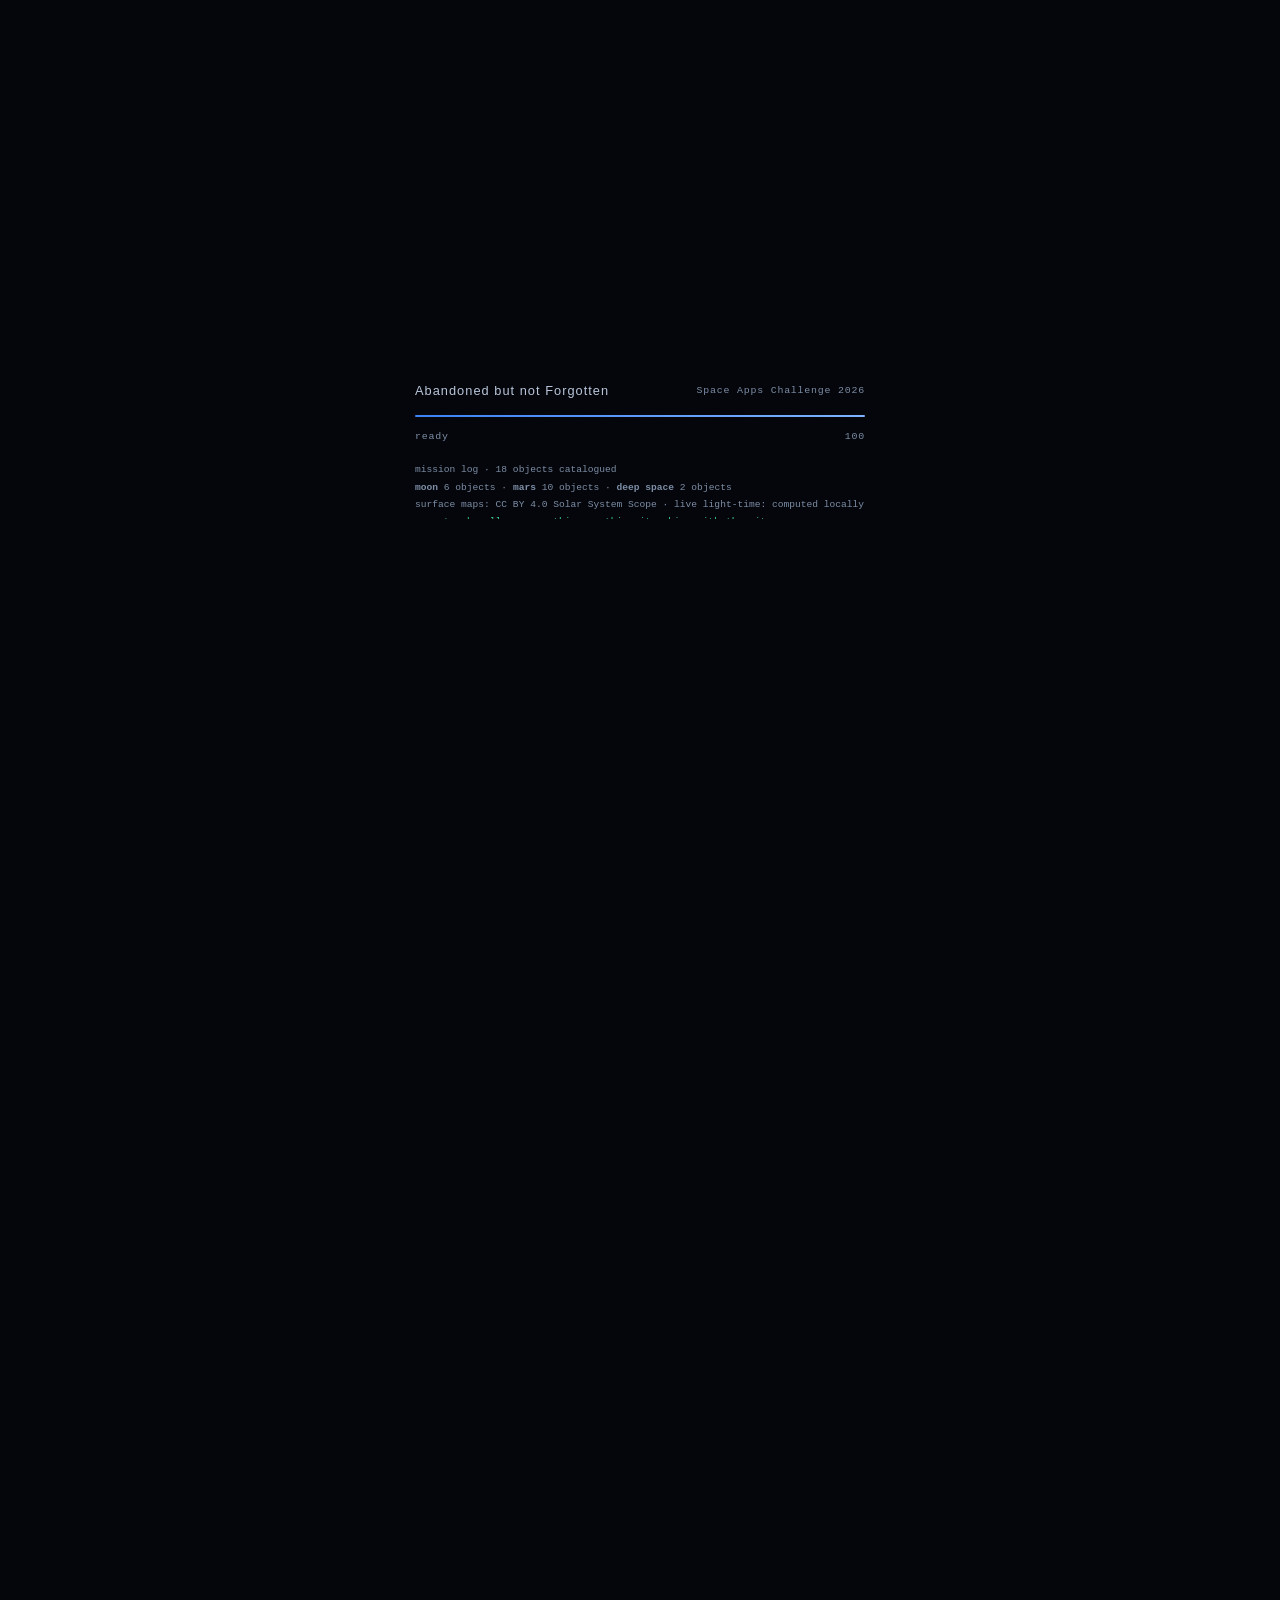
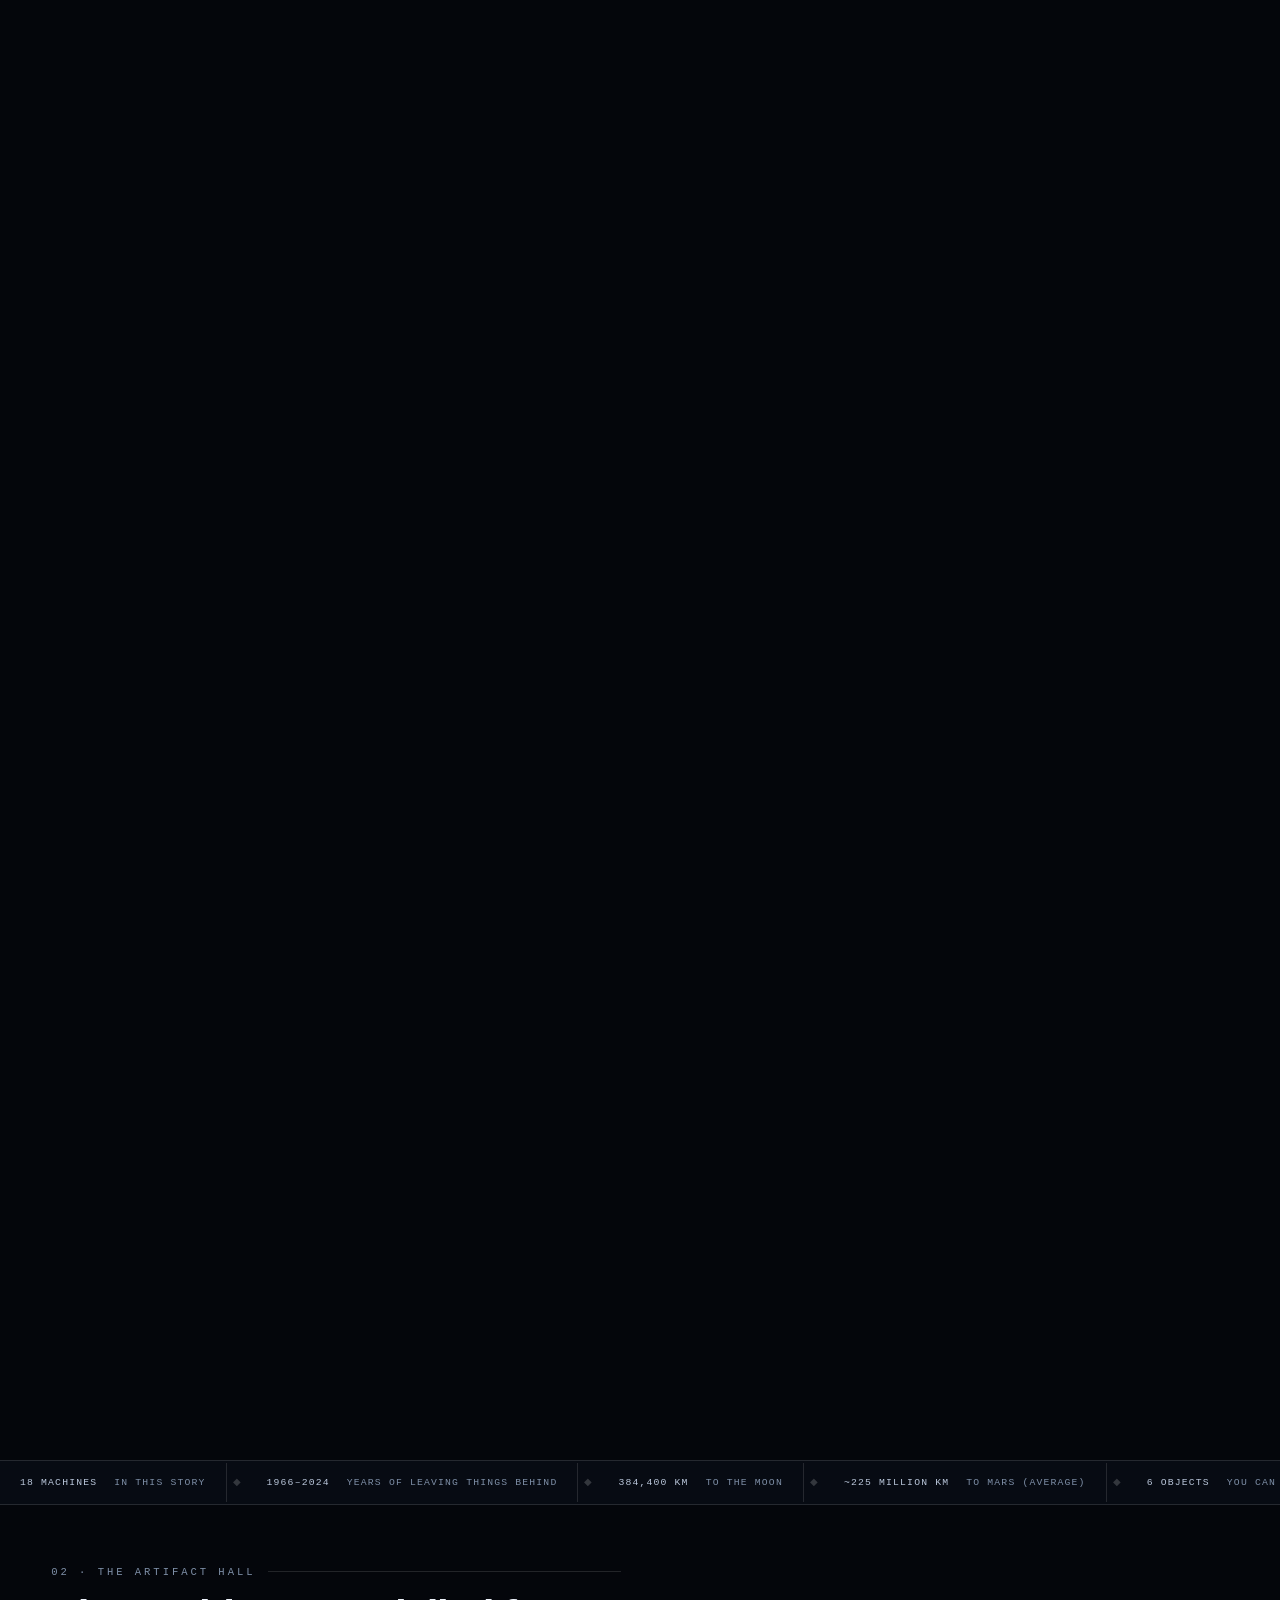
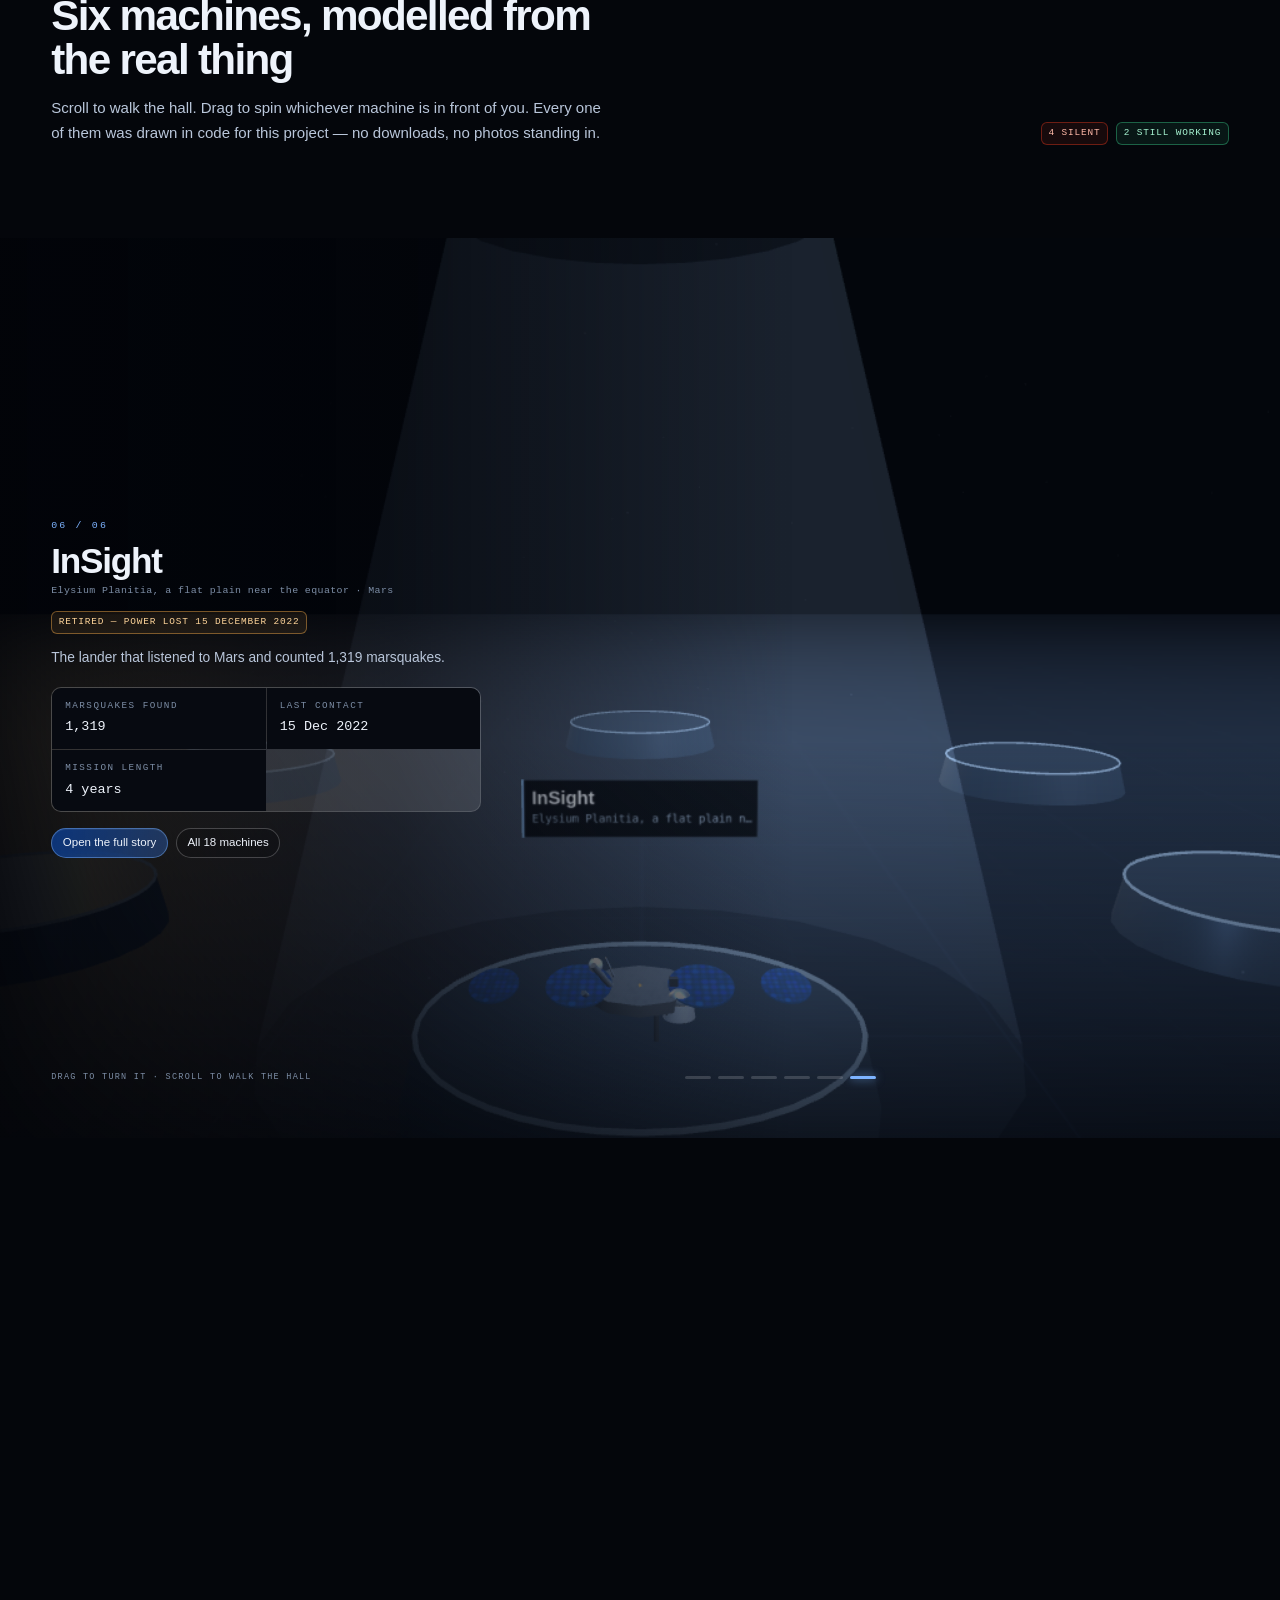
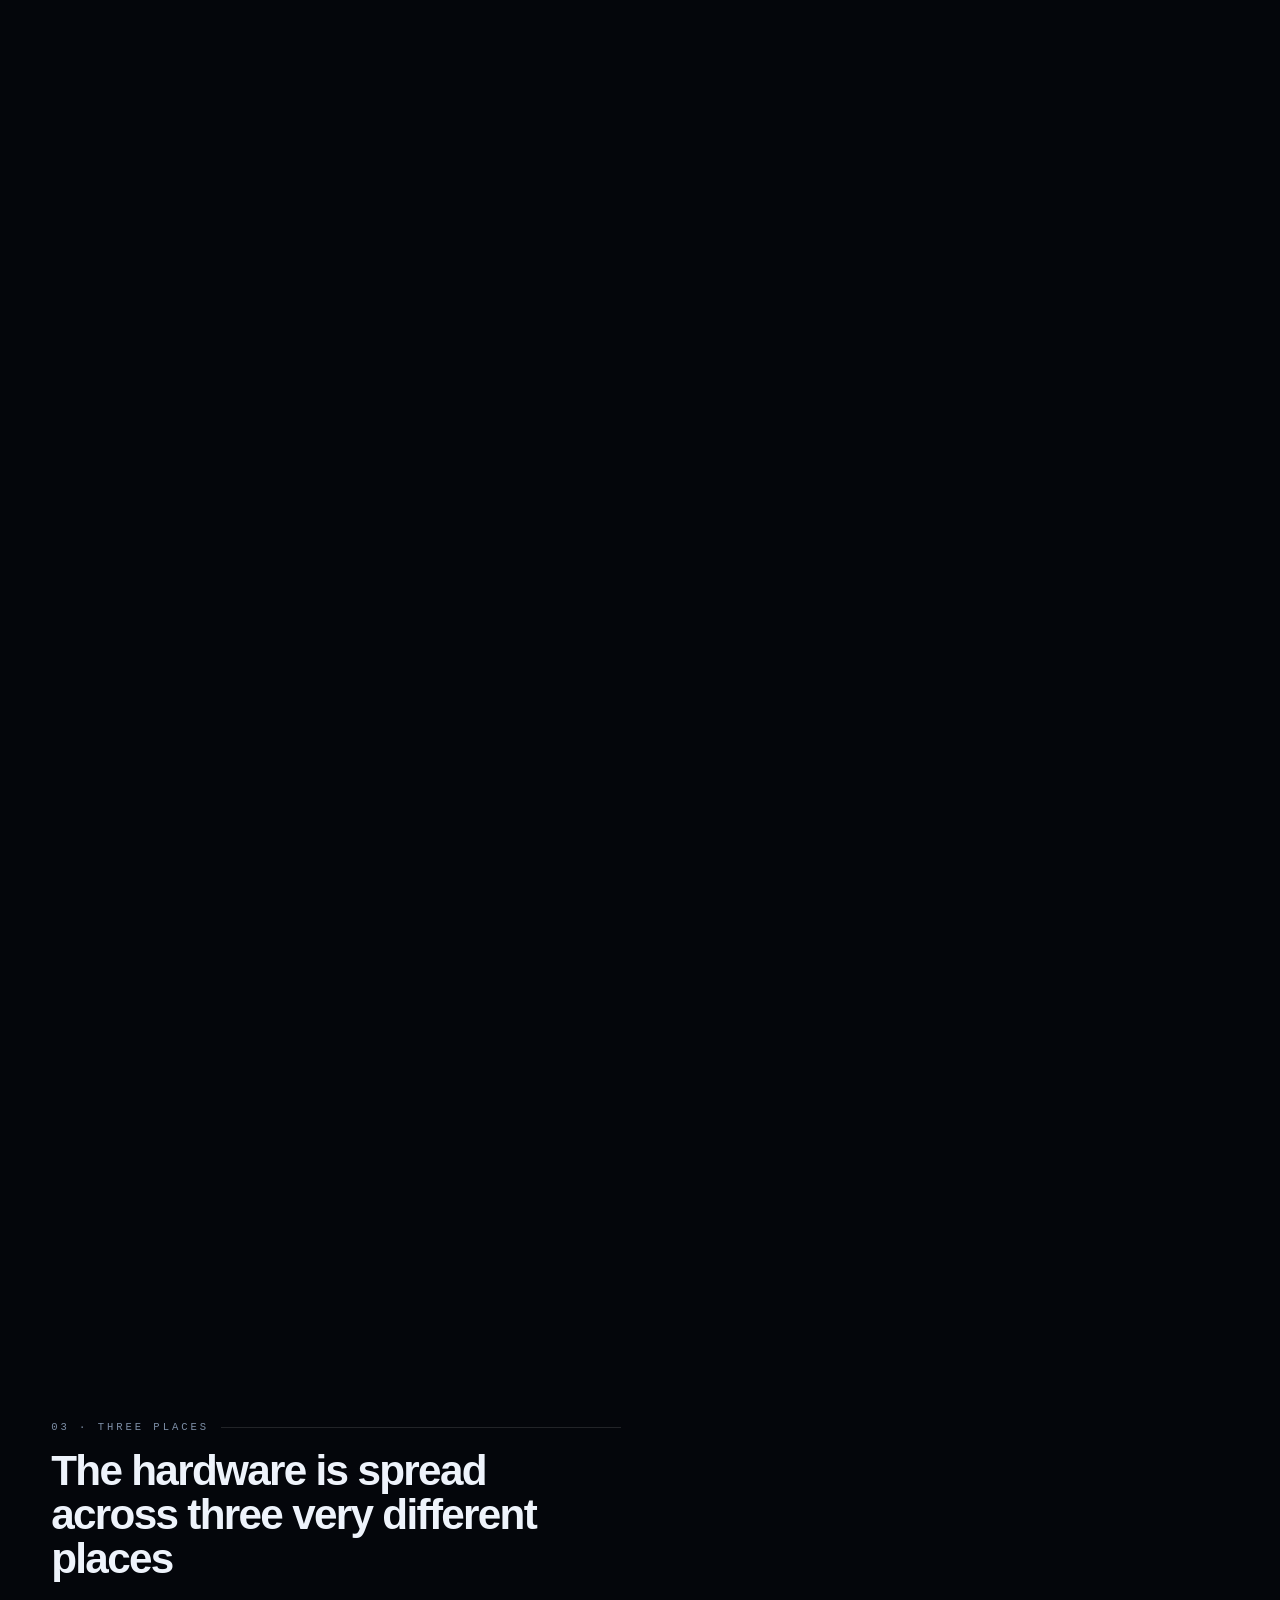
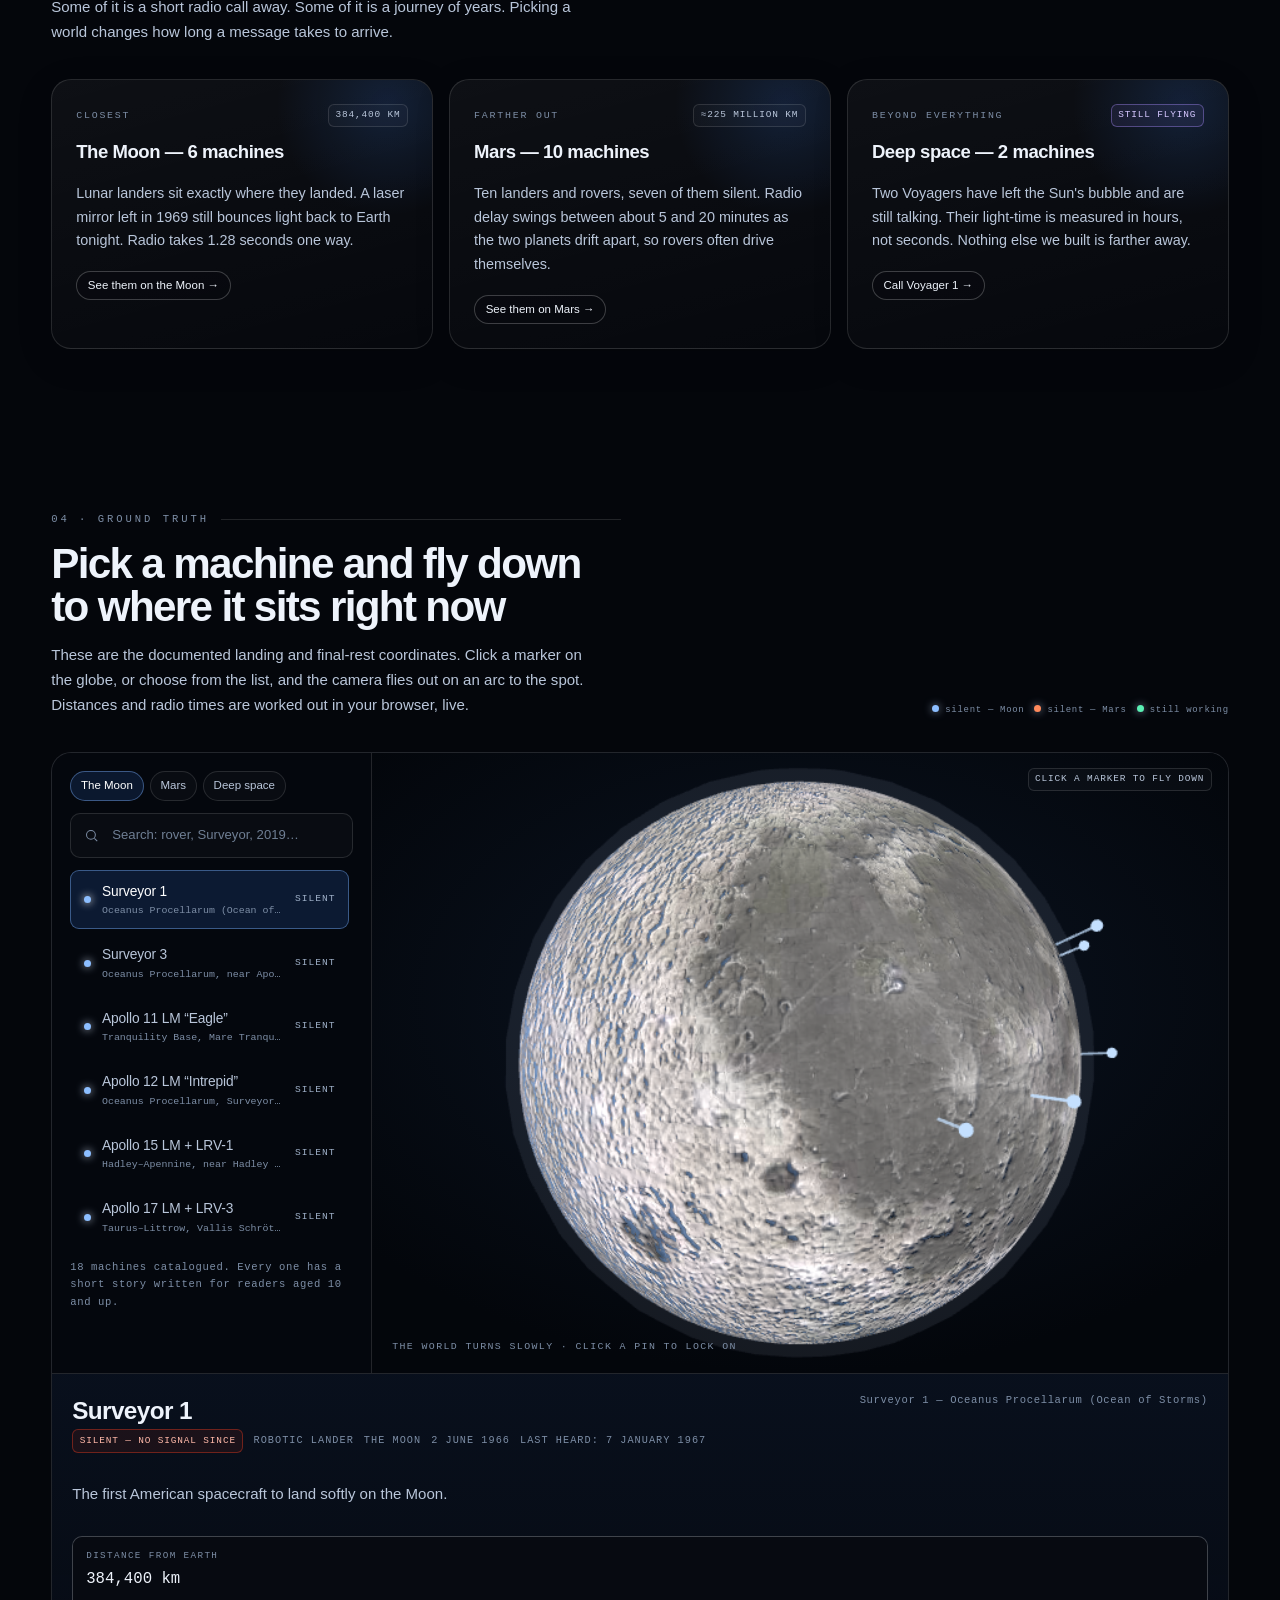
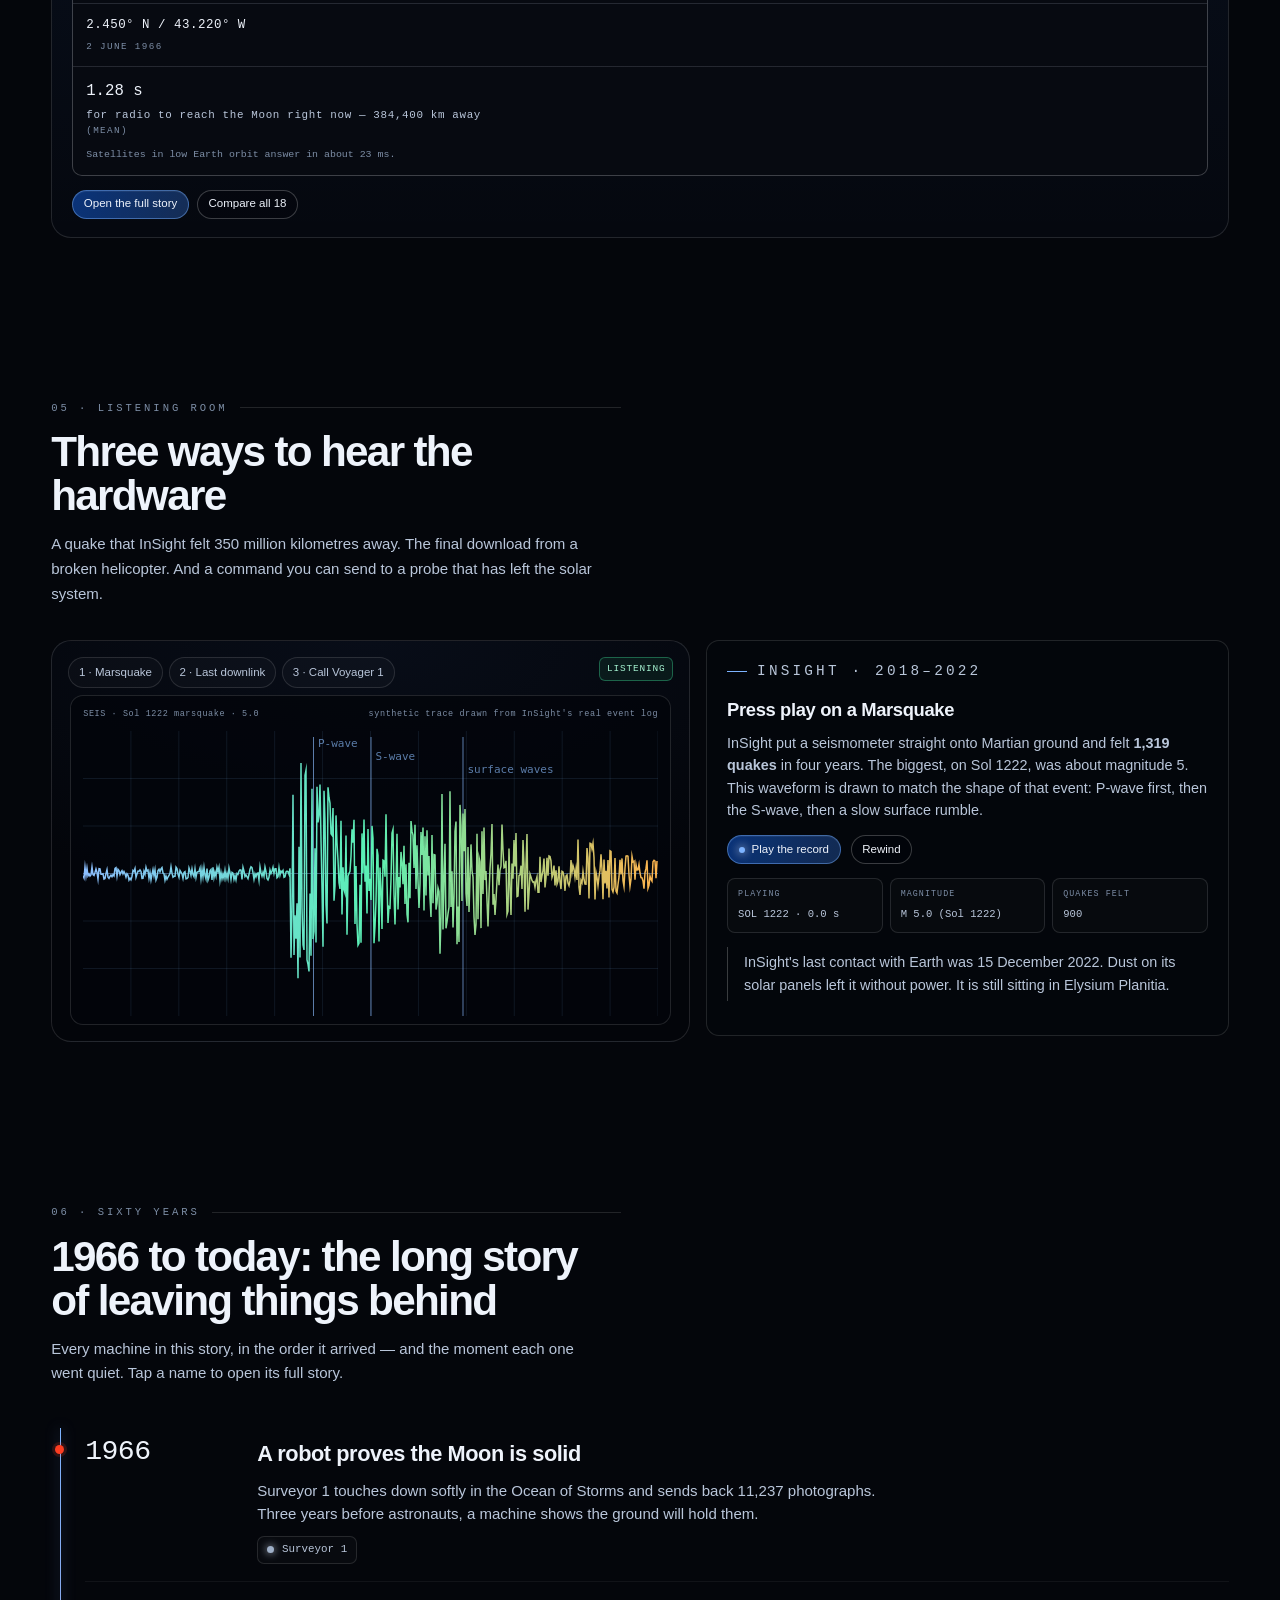
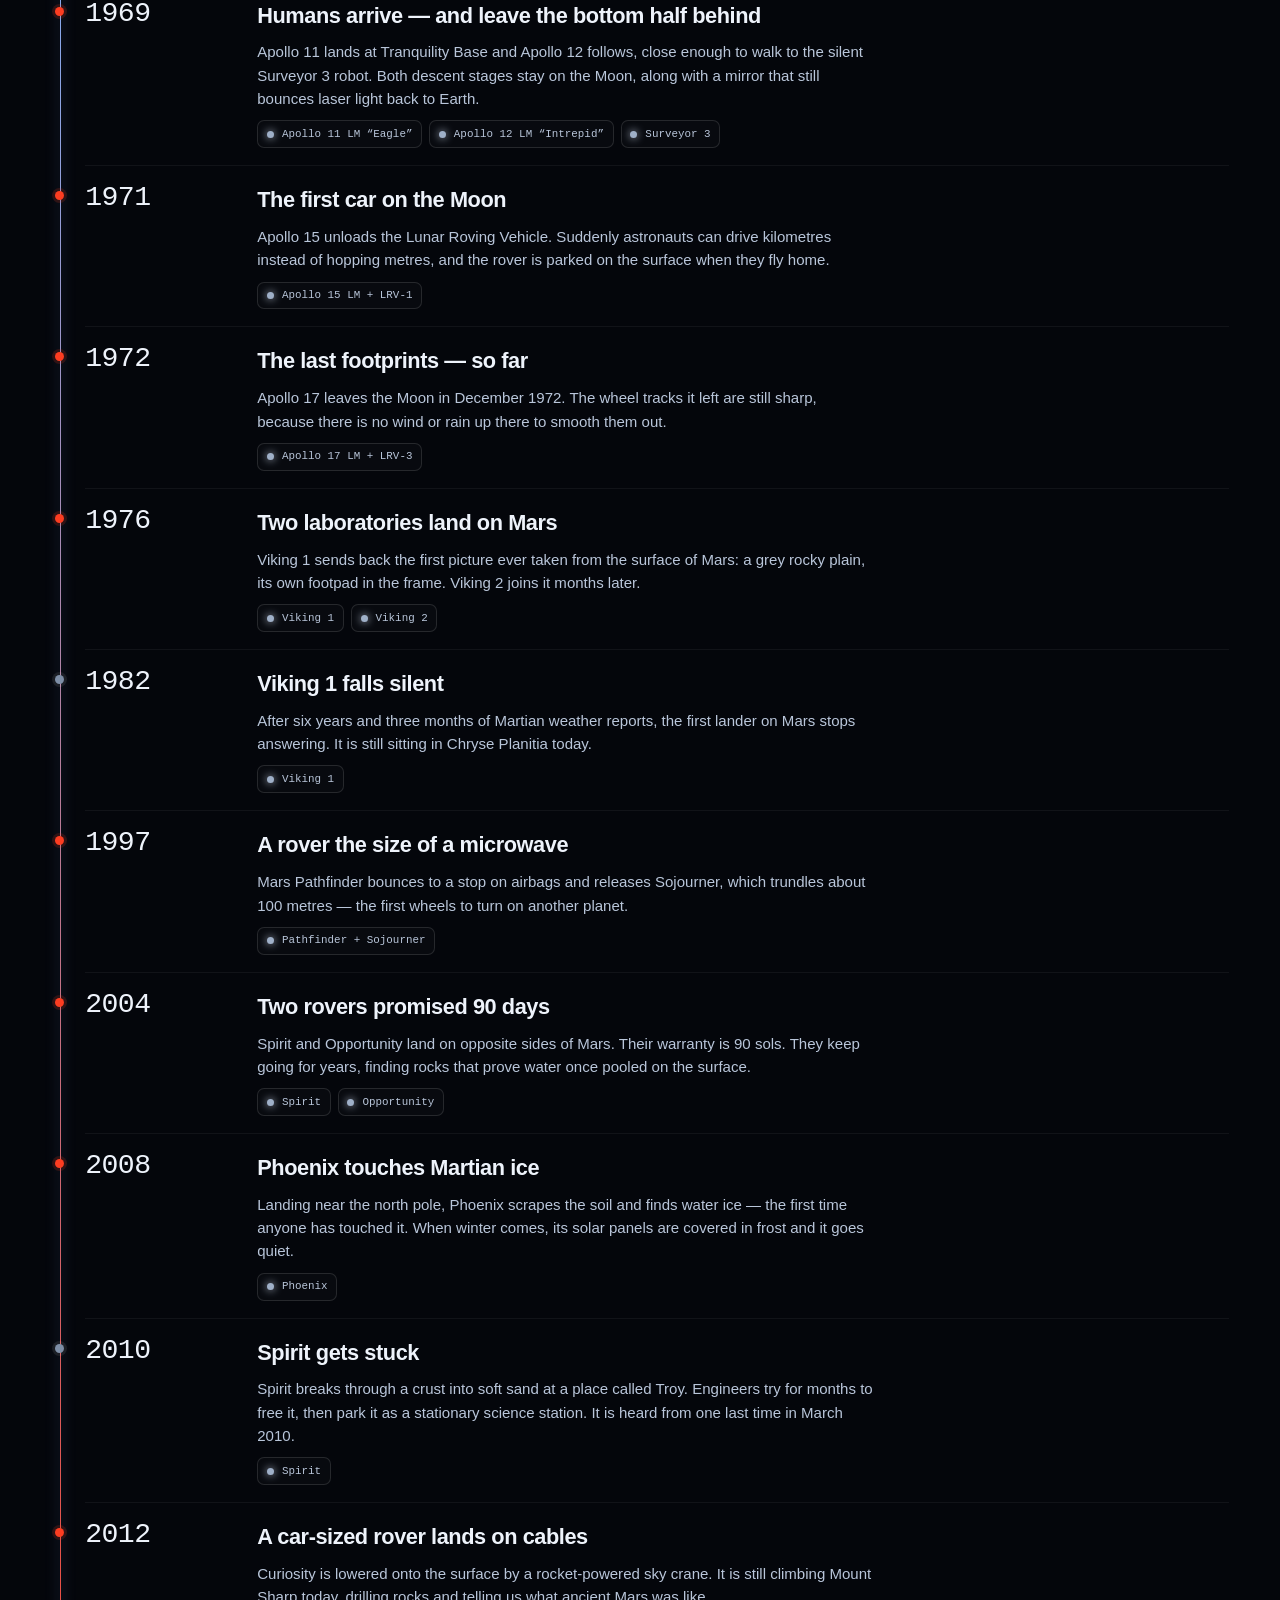
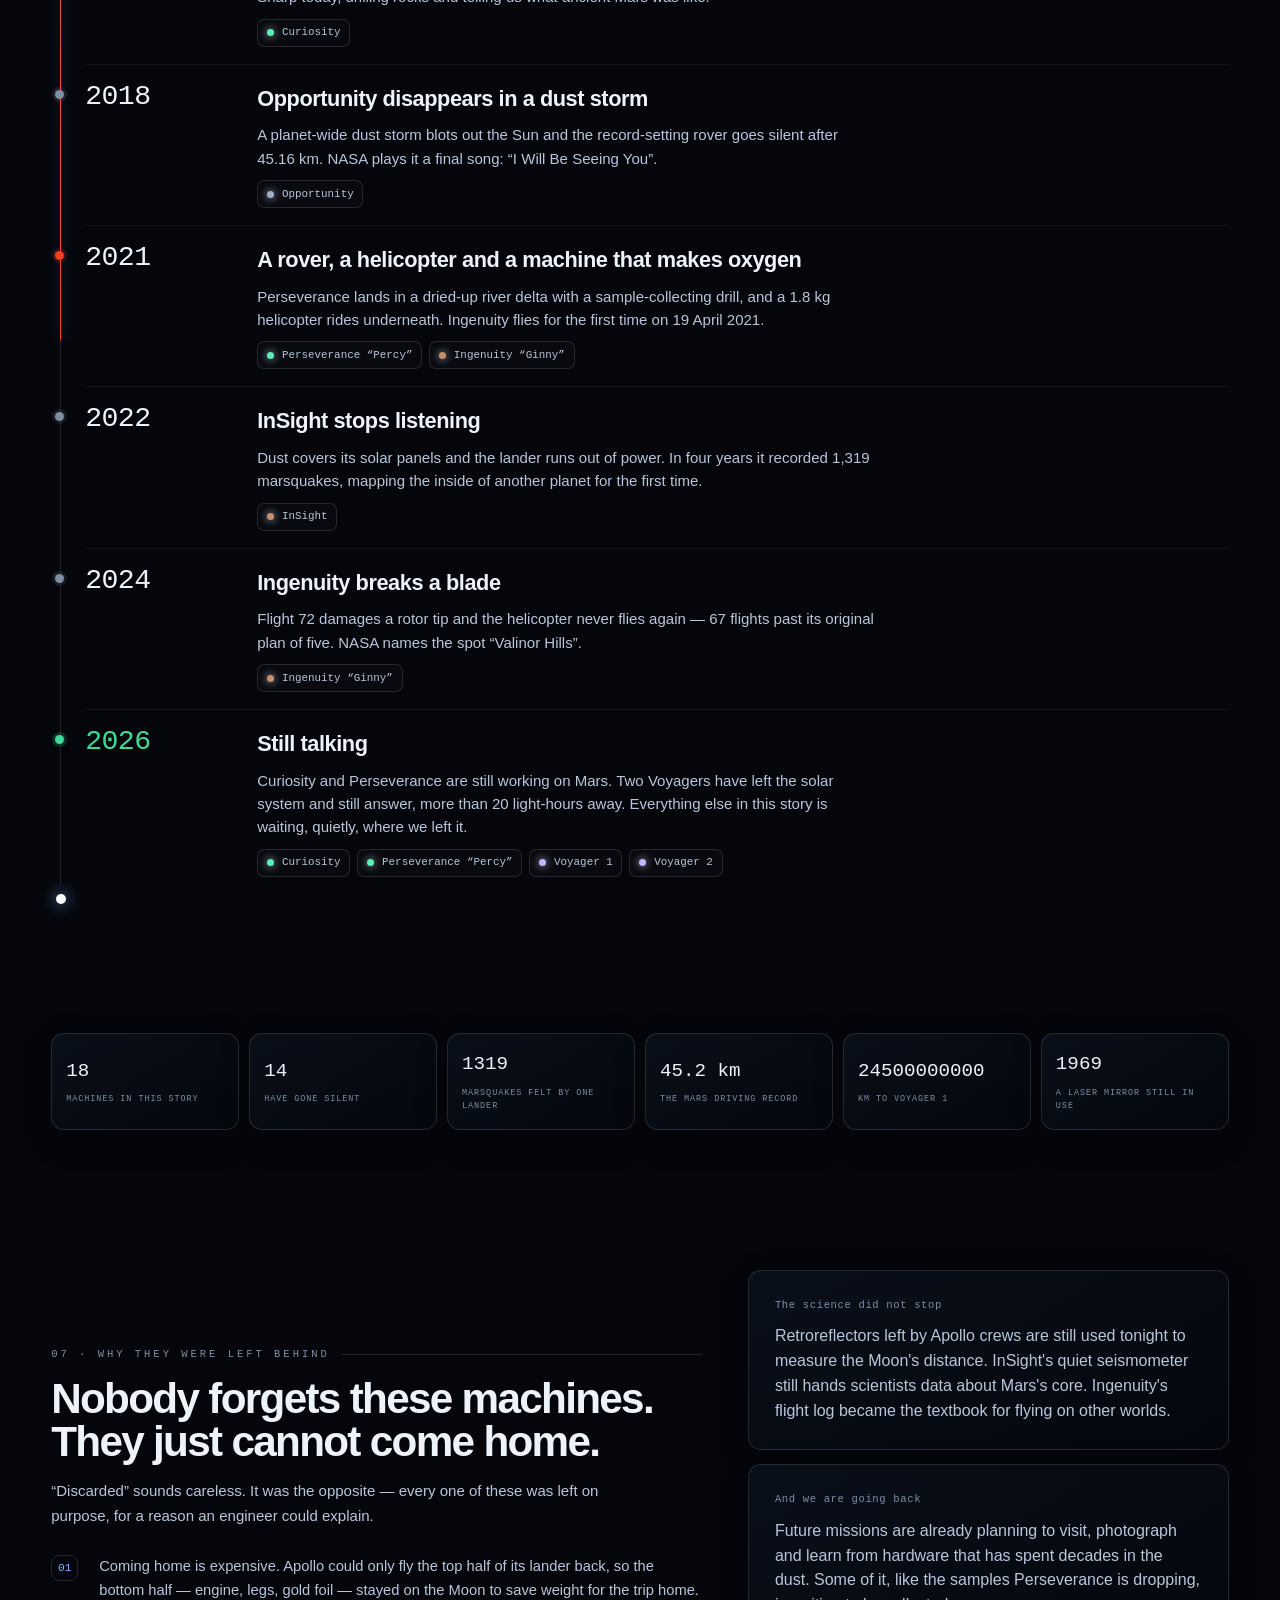
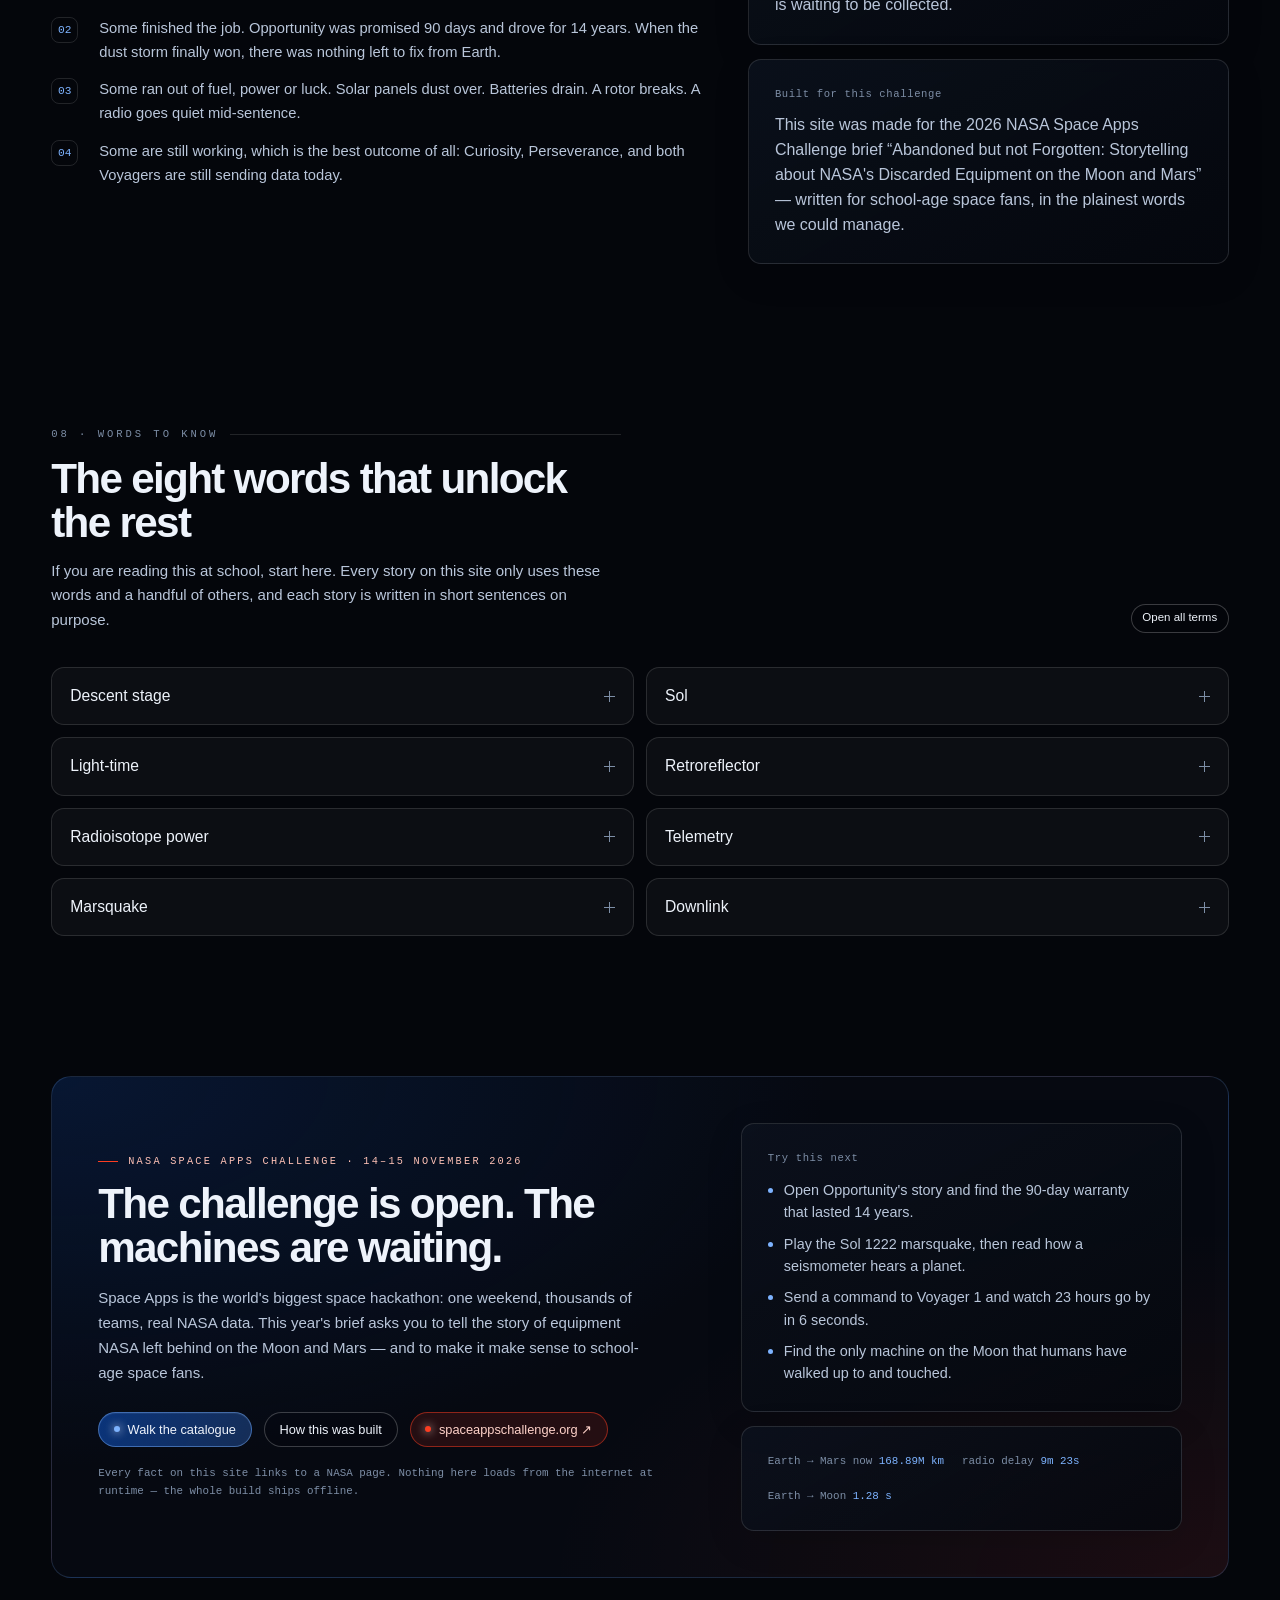
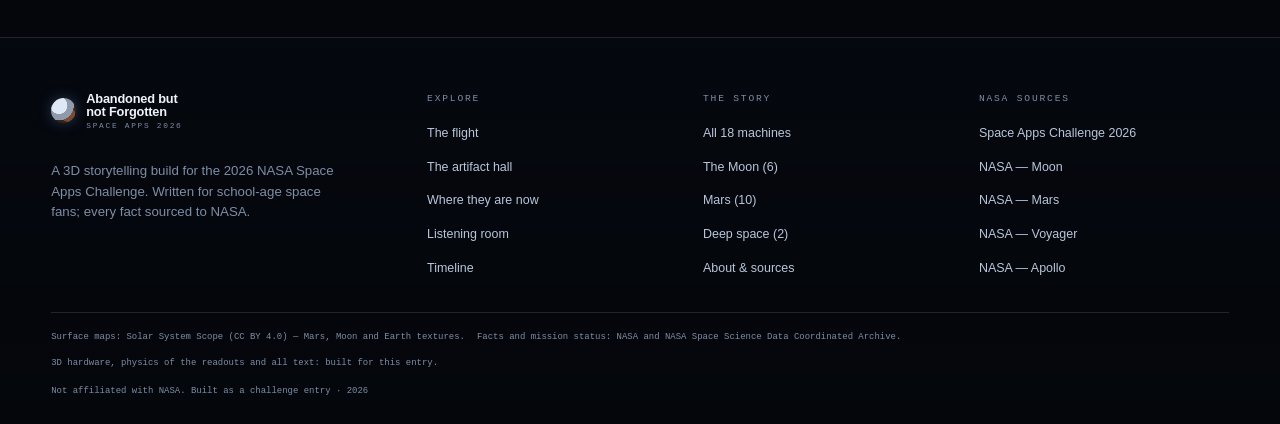
==== index.html @ 7de6fc60 "Initial commit: Abandoned but not Forgotten 3D NASA Space Apps project" ====
<!doctype html>
<html lang="en">
<head>
<meta charset="utf-8">
<meta name="viewport" content="width=device-width, initial-scale=1">
<title>Abandoned but not Forgotten — the machines NASA left on the Moon and Mars</title>
<meta name="description" content="A 3D story for the NASA Space Apps Challenge 2026: the landers, rovers and probes NASA left behind on the Moon, on Mars and in deep space — and the science they made possible.">
<meta name="theme-color" content="#04060b">
<link rel="icon" href="data:image/svg+xml,%3Csvg xmlns='http://www.w3.org/2000/svg' viewBox='0 0 32 32'%3E%3Ccircle cx='16' cy='16' r='14' fill='%230b3d91'/%3E%3Ccircle cx='12' cy='12' r='6' fill='%23dfe8f5'/%3E%3Ccircle cx='21' cy='21' r='5' fill='%237a4b34'/%3E%3C/svg%3E">
<link rel="stylesheet" href="css/main.css">
<link rel="stylesheet" href="css/components.css">
</head>
<body class="page-home">

<!-- ══════════════════════════════════════════════════════ loader -->
<div id="loader">
  <div class="loader-in">
    <div class="loader-top">
      <b>Abandoned but not Forgotten</b>
      <span>Space Apps Challenge 2026</span>
    </div>
    <div class="loader-bar"><i id="loader-fill"></i></div>
    <div class="loader-top" style="margin-top:12px">
      <span id="loader-status">spinning up the renderer</span>
      <span id="loader-pct">00</span>
    </div>
    <div class="loader-log mono">
      <div>mission log · 18 objects catalogued</div>
      <div><b>moon</b> 6 objects · <b>mars</b> 10 objects · <b>deep space</b> 2 objects</div>
      <div>surface maps: CC BY 4.0 Solar System Scope · live light-time: computed locally</div>
      <div class="ok">no network calls · everything on this site ships with the site</div>
    </div>
  </div>
</div>

<!-- ══════════════════════════════════════════════════════ nav -->
<header class="nav" id="site-head">
  <div class="nav__in">
    <a class="brand" href="index.html">
      <span class="brand__mark" aria-hidden="true"></span>
      <span>Abandoned but<br>not Forgotten<small>Space Apps 2026</small></span>
    </a>
    <nav class="nav__links" aria-label="Sections">
      <a href="#flight" data-spy="flight">The flight</a>
      <a href="#hall" data-spy="hall">The hall</a>
      <a href="#explorer" data-spy="explorer">Where they are</a>
      <a href="#signal" data-spy="signal">Listening room</a>
      <a href="#timeline" data-spy="timeline">Timeline</a>
      <a href="catalog.html">Catalogue</a>
    </nav>
    <div class="nav__cta">
      <button class="motion" type="button" data-motion-toggle aria-label="Motion level: Balanced">
        <span class="motion__bars" aria-hidden="true"><i></i><i></i><i></i></span>
        <span class="motion__txt"><b data-motion-label>Balanced</b><small>motion</small></span>
      </button>
      <a class="btn btn--sm btn--primary" href="catalog.html"><span class="dot"></span>All 18 machines</a>
    </div>
    <button class="burger" data-nav-toggle aria-expanded="false" aria-label="Open menu">
      <span></span><span></span>
    </button>
  </div>
</header>

<div class="sheet" id="nav-sheet">
  <div class="wrap">
    <a href="#flight">The flight</a>
    <a href="#hall">The hall — turn the hardware in 3D</a>
    <a href="#explorer">Where they are now</a>
    <a href="#signal">Listening room</a>
    <a href="#timeline">Timeline 1966 → today</a>
    <a href="#why">Why they were left behind</a>
    <a href="#glossary">Words to know</a>
    <a href="catalog.html">The catalogue — 18 machines</a>
    <a href="about.html">About this build</a>
    <button class="sheet-motion" type="button" data-motion-toggle aria-label="Motion level: Balanced">
      <span>Motion level<small>tap to change</small></span><b data-motion-label>Balanced</b>
    </button>
    <a class="btn btn--primary" href="catalog.html">Open the catalogue</a>
  </div>
</div>

<!-- ══════════════════════════════════════════════════════ 01 · the flight -->
<section class="journey" id="flight" style="--journey-len:340vh">
  <div class="journey__pin">
    <div class="journey__frame"><canvas id="flight-canvas"></canvas></div>

    <div class="journey__ui">
      <div class="hero-copy">
        <span class="hero-badge"><s aria-hidden="true"></s>NASA Space Apps Challenge 2026 · Abandoned but not Forgotten</span>
        <h1 class="display hero-title">We left our machines on the Moon and on Mars. They are still there.</h1>
        <p class="lede hero-lede">A descent stage at Tranquility Base. Rovers parked in the dust. Fourteen machines that have gone quiet, and four that still answer. Scroll through a few light 3D waypoints — then turn the hardware in your hands.</p>
      </div>

      <div class="hero-actions">
        <a class="btn btn--primary" href="#hall"><span class="dot"></span>Enter the hall</a>
        <a class="btn btn--ghost" href="#explorer">Find them on the map</a>
      </div>

      <div class="hero-stats">
        <div><b>18</b><span>machines in this story</span></div>
        <div><b>14</b><span>have gone silent</span></div>
        <div><b>4</b><span>still answer</span></div>
        <div><b data-live-mars>—</b><span>Earth to Mars today</span></div>
        <div><b data-live-mars-light>—</b><span>radio one-way</span></div>
      </div>

      <article class="beat" data-side="left">
        <span class="beat__no">01 · leaving Earth</span>
        <h3>Everything starts with a launch</h3>
        <p>Six days of flying gets a spacecraft to the Moon. Seven months gets it to Mars. Whatever you send has to work — because you cannot pop back to fix it.</p>
        <div class="beat__meta"><span>Earth escape</span><span>Moon: ~3 days</span><span>Mars: ~7 months</span></div>
      </article>

      <article class="beat" data-side="right">
        <span class="beat__no">02 · the Moon, our first workshop</span>
        <h3>Twelve people walked here. They left 6 machines behind.</h3>
        <p>Descent stages, rovers, a laser mirror and a robot called Surveyor 3 that Apollo 12 astronauts walked over to and cut pieces off. The Moon has no wind and no rain, so everything is exactly where it was left.</p>
        <div class="beat__meta"><span>384,400 km away</span><span>radio delay 1.28 s</span><span>footprints since 1969</span></div>
      </article>

      <article class="beat" data-side="left">
        <span class="beat__no">03 · Mars, the long quiet</span>
        <h3>Ten machines, and a dust storm that ended one</h3>
        <p>Viking landed in 1976 and sent home the first picture from another planet's surface. Spirit, Opportunity, Phoenix, InSight and Ingenuity have all gone quiet since. Curiosity and Perseverance are still driving.</p>
        <div class="beat__meta"><span>average 225 million km</span><span>radio delay 5–20 min</span><span>1,319 marsquakes felt</span></div>
      </article>

      <article class="beat" data-side="right">
        <span class="beat__no">04 · and two that never stopped</span>
        <h3>Far past the planets, two Voyagers are still calling home</h3>
        <p>Launched in 1977, both left the solar system. Their signal is weaker than a watch battery and takes more than 20 hours to reach us — but they answer. Voyager 2 is still the only visitor to Uranus and Neptune.</p>
        <div class="beat__meta"><span>24 billion km</span><span>light-time ≈ 23 h</span><span>still flying</span></div>
      </article>

      <div class="journey-readout">
        <div>distance to target <b>—</b></div>
        <div>radio one-way <b>—</b></div>
        <div>route flown <b>—</b></div>
      </div>
      <div class="hud" aria-hidden="true"><i class="is-on"></i><i></i><i></i><i></i></div>
      <div class="scroll-cue"><span>scroll to fly</span><i aria-hidden="true"></i></div>
    </div>
    <p class="webgl-note">This browser cannot show 3D — the story below reads perfectly on its own.</p>
  </div>
</section>

<!-- ══════════════════════════════════════════════════════ ticker -->
<div class="strip" aria-hidden="true">
  <div class="strip__row" id="strip-track"></div>
</div>

<!-- ══════════════════════════════════════════════════════ 02 · the hall -->
<section class="section--tight" aria-labelledby="hall-title">
  <div class="wrap">
    <div class="section-head">
      <div class="section-head__l">
        <div class="sec-num">02 · the artifact hall</div>
        <h2 class="h2" id="hall-title">Six machines, modelled from the real thing</h2>
        <p class="lede">Scroll to walk the hall. Drag to spin whichever machine is in front of you. Every one of them was drawn in code for this project — no downloads, no photos standing in.</p>
      </div>
      <div class="pill-row">
        <span class="tag tag--silent">4 silent</span>
        <span class="tag tag--active">2 still working</span>
      </div>
    </div>
  </div>
</section>

<section class="gallery" id="hall" style="--gallery-len:300vh">
  <div class="gallery__pin">
    <div class="gallery__canvas"><canvas id="hall-canvas"></canvas></div>
    <div class="gallery__veil" aria-hidden="true"></div>
    <div class="hall-drag gallery-drag" aria-hidden="true"></div>

    <div class="gallery__ui">
      <div class="artifact-card hall-panel">
        <div class="artifact-card__idx" data-hall-idx>01 / 06</div>
        <h3 class="hall-name" data-hall-name>Apollo 11 LM “Eagle”</h3>
        <div class="artifact-card__site" data-hall-site>Tranquility Base · The Moon</div>
        <div class="hall-tagline"><span class="tag tag--silent" data-hall-tag>Silent</span></div>
        <p class="hall-story" data-hall-story>The base of the first spacecraft to land humans on the Moon — and it is still there.</p>
        <div class="specs hall-stats" data-hall-specs></div>
        <div class="artifact-card__acts">
          <button class="btn btn--primary btn--sm" data-hall-open data-object="apollo11lm">Open the full story</button>
          <a class="btn btn--sm btn--ghost" href="catalog.html">All 18 machines</a>
        </div>
      </div>
    </div>

    <div class="gallery__nav">
      <span class="gallery__hint">drag to turn it · scroll to walk the hall</span>
      <div class="gallery__dots hall-dots">
        <button data-hall-dot aria-label="Machine 1"></button>
        <button data-hall-dot aria-label="Machine 2"></button>
        <button data-hall-dot aria-label="Machine 3"></button>
        <button data-hall-dot aria-label="Machine 4"></button>
        <button data-hall-dot aria-label="Machine 5"></button>
        <button data-hall-dot aria-label="Machine 6"></button>
      </div>
    </div>
    <p class="webgl-note">3D is unavailable here — the six machines are in the catalogue below.</p>
  </div>
</section>

<!-- ══════════════════════════════════════════════════════ 03 · three worlds -->
<section class="section" id="worlds">
  <div class="wrap">
    <div class="section-head">
      <div class="section-head__l">
        <div class="sec-num">03 · three places</div>
        <h2 class="h2">The hardware is spread across three very different places</h2>
        <p class="lede">Some of it is a short radio call away. Some of it is a journey of years. Picking a world changes how long a message takes to arrive.</p>
      </div>
    </div>
    <div class="grid grid--3">
      <article class="card console console--pad" data-reveal>
        <div class="card__glow" aria-hidden="true"></div>
        <div class="card__top"><span class="card-body">Closest</span><span class="tag">384,400 km</span></div>
        <h3 class="card__name" style="margin-top:14px">The Moon — 6 machines</h3>
        <p class="card__body">Lunar landers sit exactly where they landed. A laser mirror left in 1969 still bounces light back to Earth tonight. Radio takes 1.28 seconds one way.</p>
        <div class="card__foot">
          <a class="btn btn--sm btn--ghost" href="#explorer">See them on the Moon →</a>
        </div>
      </article>
      <article class="card console console--pad" data-reveal>
        <div class="card__glow" aria-hidden="true"></div>
        <div class="card__top"><span class="card-body">Farther out</span><span class="tag">≈225 million km</span></div>
        <h3 class="card__name" style="margin-top:14px">Mars — 10 machines</h3>
        <p class="card__body">Ten landers and rovers, seven of them silent. Radio delay swings between about 5 and 20 minutes as the two planets drift apart, so rovers often drive themselves.</p>
        <div class="card__foot">
          <a class="btn btn--sm btn--ghost" href="#explorer">See them on Mars →</a>
        </div>
      </article>
      <article class="card console console--pad" data-reveal>
        <div class="card__glow" aria-hidden="true"></div>
        <div class="card__top"><span class="card-body">Beyond everything</span><span class="tag tag--travelling">Still flying</span></div>
        <h3 class="card__name" style="margin-top:14px">Deep space — 2 machines</h3>
        <p class="card__body">Two Voyagers have left the Sun's bubble and are still talking. Their light-time is measured in hours, not seconds. Nothing else we built is farther away.</p>
        <div class="card__foot">
          <a class="btn btn--sm btn--ghost" href="#signal">Call Voyager 1 →</a>
        </div>
      </article>
    </div>
  </div>
</section>

<!-- ══════════════════════════════════════════════════════ 04 · explorer -->
<section class="section explorer" id="explorer">
  <div class="wrap">
    <div class="section-head">
      <div class="section-head__l">
        <div class="sec-num">04 · ground truth</div>
        <h2 class="h2">Pick a machine and fly down to where it sits right now</h2>
        <p class="lede">These are the documented landing and final-rest coordinates. Click a marker on the globe, or choose from the list, and the camera flies out on an arc to the spot. Distances and radio times are worked out in your browser, live.</p>
      </div>
      <div class="explorer__legend" style="position:static">
        <span><i class="legend-dot" style="background:#8cbeff"></i>silent — Moon</span>
        <span><i class="legend-dot" style="background:#ff8a5c"></i>silent — Mars</span>
        <span><i class="legend-dot" style="background:#5af0b4"></i>still working</span>
      </div>
    </div>

    <div class="explorer__stage explorer-stage">
      <div class="explorer-body">
        <aside class="explorer-side">
          <div class="explorer-tabs">
            <button class="chip is-active" data-body="moon">The Moon</button>
            <button class="chip" data-body="mars">Mars</button>
            <button class="chip" data-body="deep">Deep space</button>
          </div>
          <div class="search">
            <svg viewBox="0 0 24 24" aria-hidden="true"><circle cx="11" cy="11" r="7"></circle><path d="M16.5 16.5 21 21"></path></svg>
            <input type="search" data-object-search placeholder="Search: rover, Surveyor, 2019…" aria-label="Search the hardware">
          </div>
          <div class="explorer-list" data-object-list role="list"></div>
          <p class="fineprint">18 machines catalogued. Every one has a short story written for readers aged 10 and up.</p>
        </aside>

        <div class="explorer__canvas">
          <canvas id="globe-canvas"></canvas>
          <div class="explorer__hud explorer-hud" data-explorer-hud>
            <span class="tag">click a marker to fly down</span>
          </div>
          <div class="explorer-hint">the world turns slowly · click a pin to lock on</div>
          <div data-deep></div>
        </div>
      </div>

      <div class="explorer-panel" data-explorer-panel>
        <div class="explorer-panel__top">
          <div>
            <h3 data-explorer-name>—</h3>
            <div class="explorer-meta" data-explorer-meta></div>
          </div>
          <span class="fineprint" data-explorer-stagetitle>The Moon</span>
        </div>
        <p class="lede" data-explorer-story style="max-width:86ch">—</p>
        <div class="explorer-readout">
          <div><span>distance from Earth</span><b data-explorer-distance>—</b></div>
          <div data-explorer-coords></div>
          <div data-explorer-light></div>
        </div>
        <div class="pill-row">
          <button class="btn btn--sm btn--primary" data-object="apollo11lm">Open the full story</button>
          <a class="btn btn--sm btn--ghost" href="catalog.html">Compare all 18</a>
        </div>
      </div>
    </div>
  </div>
</section>

<!-- ══════════════════════════════════════════════════════ 05 · signal lab -->
<section class="section" id="signal">
  <div class="wrap">
    <div class="section-head">
      <div class="section-head__l">
        <div class="sec-num">05 · listening room</div>
        <h2 class="h2">Three ways to hear the hardware</h2>
        <p class="lede">A quake that InSight felt 350 million kilometres away. The final download from a broken helicopter. And a command you can send to a probe that has left the solar system.</p>
      </div>
    </div>

    <div class="signal-grid">
      <div class="signal-stage">
        <div class="signal-stage__canvas">
          <canvas id="signal-canvas"></canvas>
          <div class="seismo-overlay" data-signal-panel="insight">
            <div class="seismo-wrap">
              <div class="scope__leg scope__leg--top">
                <span>SEIS · Sol 1222 marsquake · 5.0</span>
                <span>synthetic trace drawn from InSight's real event log</span>
              </div>
              <canvas id="seismo-canvas"></canvas>
            </div>
          </div>
        </div>
        <div class="signal-stage__tabs">
          <button class="chip is-on" data-signal-mode="insight">1 · Marsquake</button>
          <button class="chip" data-signal-mode="ingenuity">2 · Last downlink</button>
          <button class="chip" data-signal-mode="voyager">3 · Call Voyager 1</button>
        </div>
        <div class="signal-stage__badge"><span class="tag tag--active">listening</span></div>
      </div>

      <div>
        <div class="signal-panel-in" data-signal-panel="insight">
          <p class="kicker kicker--blue">InSight · 2018–2022</p>
          <h3>Press play on a Marsquake</h3>
          <p>InSight put a seismometer straight onto Martian ground and felt <b>1,319 quakes</b> in four years. The biggest, on Sol 1222, was about magnitude 5. This waveform is drawn to match the shape of that event: P-wave first, then the S-wave, then a slow surface rumble.</p>
          <div class="signal-actions">
            <button class="btn btn--primary btn--sm" data-seismo-play><span class="dot"></span>Play the record</button>
            <button class="btn btn--ghost btn--sm" data-seismo-reset>Rewind</button>
          </div>
          <div class="signal-readout">
            <div><span>playing</span><b data-seismo-clock>SOL 1222 · 0.0 s</b></div>
            <div><span>magnitude</span><b data-seismo-mag>M 5.0 (Sol 1222)</b></div>
            <div><span>quakes felt</span><b data-seismo-count>900</b></div>
          </div>
          <p class="note" style="margin-top:14px">InSight's last contact with Earth was 15 December 2022. Dust on its solar panels left it without power. It is still sitting in Elysium Planitia.</p>
        </div>

        <div class="signal-panel-in" data-signal-panel="ingenuity">
          <p class="kicker kicker--blue">Ingenuity · the last flight</p>
          <h3>Download the final frames</h3>
          <p>The helicopter was built for <b>5 flights</b> and made <b>72</b>. On flight 72 a rotor blade broke and it never flew again. Watch its last data downlink come home through a Mars orbiter relay.</p>
          <div class="signal-actions">
            <button class="btn btn--primary btn--sm" data-burst-run><span class="dot"></span>Start the download</button>
            <span class="tag tag--retired" data-burst-state>link idle</span>
          </div>
          <div class="progress"><i data-burst-fill></i></div>
          <div class="log-box" data-burst-log></div>
        </div>

        <div class="signal-panel-in" data-signal-panel="voyager">
          <p class="kicker kicker--blue">Voyager 1 · still answering</p>
          <h3>Send a command and wait</h3>
          <p>Voyager 1 is about <b data-voyager-dist>24.50B km from Earth</b>. Radio travels at the speed of light, so your command still needs the better part of a day to arrive — and the reply needs the same again on the way back.</p>
          <div class="dsn">
            <div class="dsn__route">
              <div class="dsn__node"><b>Earth</b><span>Command</span></div>
              <div class="dsn__line"><i data-voyager-bar></i></div>
              <div class="dsn__node"><b>V1</b><span>24 billion km</span></div>
            </div>
            <div class="dsn__log">
              <div><b>timeline</b> <span data-voyager-clock>0.0 hours of 22.7 h</span></div>
              <div data-voyager-state>Outbound leg: the command is on its way at light speed.</div>
            </div>
            <div class="signal-actions">
              <button class="btn btn--primary btn--sm" data-voyager-send><span class="dot dot--red"></span>Send command</button>
              <span class="fineprint">1 second here = about 4 hours of real waiting</span>
            </div>
          </div>
        </div>
      </div>
    </div>
  </div>
</section>

<!-- ══════════════════════════════════════════════════════ 06 · timeline -->
<section class="section" id="timeline">
  <div class="wrap">
    <div class="section-head">
      <div class="section-head__l">
        <div class="sec-num">06 · sixty years</div>
        <h2 class="h2">1966 to today: the long story of leaving things behind</h2>
        <p class="lede">Every machine in this story, in the order it arrived — and the moment each one went quiet. Tap a name to open its full story.</p>
      </div>
    </div>
    <div class="timeline__rail">
      <div class="timeline-rail">
        <span class="timeline-fill" data-timeline-fill aria-hidden="true"></span>
        <span class="timeline-knob" data-timeline-knob aria-hidden="true"></span>
        <ol id="timeline-track" style="list-style:none;margin:0;padding:0"></ol>
      </div>
    </div>
  </div>
</section>

<!-- ══════════════════════════════════════════════════════ 07 · numbers -->
<section class="section--tight" id="numbers">
  <div class="wrap">
    <div class="fact-row">
      <div class="fact console"><b><span data-count="18">18</span></b><span>machines in this story</span></div>
      <div class="fact console"><b><span data-count="14">14</span></b><span>have gone silent</span></div>
      <div class="fact console"><b><span data-count="1319">1,319</span></b><span>marsquakes felt by one lander</span></div>
      <div class="fact console"><b><span data-count="45.16">45.16</span> km</b><span>the Mars driving record</span></div>
      <div class="fact console"><b><span data-count="24500000000">24.5B</span></b><span>km to Voyager 1</span></div>
      <div class="fact console"><b><span data-count="1969">1969</span></b><span>a laser mirror still in use</span></div>
    </div>
  </div>
</section>

<!-- ══════════════════════════════════════════════════════ 08 · why -->
<section class="section" id="why">
  <div class="wrap">
    <div class="split split--wideL">
      <div>
        <div class="sec-num">07 · why they were left behind</div>
        <h2 class="h2">Nobody forgets these machines. They just cannot come home.</h2>
        <p class="lede">“Discarded” sounds careless. It was the opposite — every one of these was left on purpose, for a reason an engineer could explain.</p>
        <ul class="step-list" style="margin-top:26px">
          <li>Coming home is expensive. Apollo could only fly the top half of its lander back, so the bottom half — engine, legs, gold foil — stayed on the Moon to save weight for the trip home.</li>
          <li>Some finished the job. Opportunity was promised 90 days and drove for 14 years. When the dust storm finally won, there was nothing left to fix from Earth.</li>
          <li>Some ran out of fuel, power or luck. Solar panels dust over. Batteries drain. A rotor breaks. A radio goes quiet mid-sentence.</li>
          <li>Some are still working, which is the best outcome of all: Curiosity, Perseverance, and both Voyagers are still sending data today.</li>
        </ul>
      </div>
      <div class="stack">
        <div class="console console--pad">
          <p class="fineprint">The science did not stop</p>
          <p style="margin:10px 0 0;color:var(--ink-2)">Retroreflectors left by Apollo crews are still used tonight to measure the Moon's distance. InSight's quiet seismometer still hands scientists data about Mars's core. Ingenuity's flight log became the textbook for flying on other worlds.</p>
        </div>
        <div class="console console--pad">
          <p class="fineprint">And we are going back</p>
          <p style="margin:10px 0 0;color:var(--ink-2)">Future missions are already planning to visit, photograph and learn from hardware that has spent decades in the dust. Some of it, like the samples Perseverance is dropping, is waiting to be collected.</p>
        </div>
        <div class="console console--pad">
          <p class="fineprint">Built for this challenge</p>
          <p style="margin:10px 0 0;color:var(--ink-2)">This site was made for the 2026 NASA Space Apps Challenge brief “Abandoned but not Forgotten: Storytelling about NASA's Discarded Equipment on the Moon and Mars” — written for school-age space fans, in the plainest words we could manage.</p>
        </div>
      </div>
    </div>
  </div>
</section>

<!-- ══════════════════════════════════════════════════════ 09 · glossary -->
<section class="section" id="glossary">
  <div class="wrap">
    <div class="section-head">
      <div class="section-head__l">
        <div class="sec-num">08 · words to know</div>
        <h2 class="h2">The eight words that unlock the rest</h2>
        <p class="lede">If you are reading this at school, start here. Every story on this site only uses these words and a handful of others, and each story is written in short sentences on purpose.</p>
      </div>
      <button class="btn btn--ghost btn--sm" data-glossary-toggle>Open all terms</button>
    </div>
    <div id="glossary-list"></div>
  </div>
</section>

<!-- ══════════════════════════════════════════════════════ 10 · CTA -->
<section class="section--tight">
  <div class="wrap">
    <div class="cta-panel">
      <div class="split">
        <div>
          <p class="kicker kicker--red">NASA Space Apps Challenge · 14–15 November 2026</p>
          <h2 class="h2">The challenge is open. The machines are waiting.</h2>
          <p class="lede" style="margin-top:16px">Space Apps is the world's biggest space hackathon: one weekend, thousands of teams, real NASA data. This year's brief asks you to tell the story of equipment NASA left behind on the Moon and Mars — and to make it make sense to school-age space fans.</p>
          <div class="cta-row">
            <a class="btn btn--primary" href="catalog.html"><span class="dot"></span>Walk the catalogue</a>
            <a class="btn btn--ghost" href="about.html">How this was built</a>
            <a class="btn btn--red" href="https://www.spaceappschallenge.org/2026/" target="_blank" rel="noopener"><span class="dot dot--red"></span>spaceappschallenge.org ↗</a>
          </div>
          <p class="cta-note">Every fact on this site links to a NASA page. Nothing here loads from the internet at runtime — the whole build ships offline.</p>
        </div>
        <div class="stack">
          <div class="console console--pad">
            <p class="fineprint">Try this next</p>
            <ul class="dots" style="margin-top:12px">
              <li>Open Opportunity's story and find the 90-day warranty that lasted 14 years.</li>
              <li>Play the Sol 1222 marsquake, then read how a seismometer hears a planet.</li>
              <li>Send a command to Voyager 1 and watch 23 hours go by in 6 seconds.</li>
              <li>Find the only machine on the Moon that humans have walked up to and touched.</li>
            </ul>
          </div>
          <div class="console console--pad">
            <div class="now-line">
              <span>Earth → Mars now <b data-live-mars>—</b></span>
              <span>radio delay <b data-live-mars-light>—</b></span>
              <span>Earth → Moon <b data-live-moon-light>1.28 s</b></span>
            </div>
          </div>
        </div>
      </div>
    </div>
  </div>
</section>

<!-- ══════════════════════════════════════════════════════ footer -->
<footer class="footer">
  <div class="wrap">
    <div class="footer__grid">
      <div>
        <a class="brand" href="index.html" style="margin-bottom:18px">
          <span class="brand__mark" aria-hidden="true"></span>
          <span>Abandoned but<br>not Forgotten<small>Space Apps 2026</small></span>
        </a>
        <p class="small" style="max-width:40ch">A 3D storytelling build for the 2026 NASA Space Apps Challenge. Written for school-age space fans; every fact sourced to NASA.</p>
      </div>
      <div>
        <h4>Explore</h4>
        <ul>
          <li><a href="#flight">The flight</a></li>
          <li><a href="#hall">The artifact hall</a></li>
          <li><a href="#explorer">Where they are now</a></li>
          <li><a href="#signal">Listening room</a></li>
          <li><a href="#timeline">Timeline</a></li>
        </ul>
      </div>
      <div>
        <h4>The story</h4>
        <ul>
          <li><a href="catalog.html">All 18 machines</a></li>
          <li><a href="catalog.html#catalog">The Moon (6)</a></li>
          <li><a href="catalog.html">Mars (10)</a></li>
          <li><a href="catalog.html">Deep space (2)</a></li>
          <li><a href="about.html">About &amp; sources</a></li>
        </ul>
      </div>
      <div>
        <h4>NASA sources</h4>
        <ul>
          <li><a href="https://www.spaceappschallenge.org/2026/" target="_blank" rel="noopener">Space Apps Challenge 2026</a></li>
          <li><a href="https://science.nasa.gov/moon/" target="_blank" rel="noopener">NASA — Moon</a></li>
          <li><a href="https://science.nasa.gov/mars/" target="_blank" rel="noopener">NASA — Mars</a></li>
          <li><a href="https://science.nasa.gov/mission/voyager/" target="_blank" rel="noopener">NASA — Voyager</a></li>
          <li><a href="https://www.nasa.gov/the-apollo-program/" target="_blank" rel="noopener">NASA — Apollo</a></li>
        </ul>
      </div>
    </div>
    <div class="footer__bottom">
      <div class="credits">
        <span>Surface maps: Solar System Scope (CC BY 4.0) — Mars, Moon and Earth textures.</span>
        <span>Facts and mission status: NASA and NASA Space Science Data Coordinated Archive.</span>
        <span>3D hardware, physics of the readouts and all text: built for this entry.</span>
      </div>
      <div>
        <span>Not affiliated with NASA. Built as a challenge entry · <span data-year>2026</span></span>
      </div>
    </div>
  </div>
</footer>

<!-- ══════════════════════════════════════════════════════ story modal -->
<div class="modal" id="object-modal" aria-hidden="true" role="dialog" aria-modal="true" aria-label="Machine story">
  <div class="modal-backdrop"></div>
  <div class="modal__in" data-modal-scroll>
    <button class="modal__close" data-modal-close aria-label="Close story">
      <svg viewBox="0 0 24 24" width="16" height="16" fill="none" stroke="currentColor" stroke-width="1.7" aria-hidden="true"><path d="M6 6l12 12M18 6L6 18"></path></svg>
    </button>
    <div data-modal-body></div>
  </div>
</div>

<script src="vendor/three.min.js"></script>
<script src="js/core.js"></script>
<script src="js/data.js"></script>
<script src="js/hw.js"></script>
<script src="js/artifacts.js"></script>
<script src="js/journey.js"></script>
<script src="js/globes.js"></script>
<script src="js/signal.js"></script>
<script src="js/timeline.js"></script>
<script src="js/pages.js"></script>
</body>
</html>
---- css/main.css ----
/* ======================================================================
   ABANDONED BUT NOT FORGOTTEN — visual system
   Local CSS only. The Balanced default keeps the story clear and light.
   ====================================================================== */
:root{
  --bg:#04060b;--bg-2:#070b13;--bg-3:#0a101a;
  --ink:#eef3fb;--ink-2:#b9c6da;--ink-3:#7d8ea6;
  --blue:#3b82f6;--blue-bright:#7db3ff;--nasa-blue:#0b3d91;--red:#fc3d21;
  --amber:#ffb44d;--green:#3ddc97;--violet:#a78bfa;
  --line:rgba(255,255,255,.12);--line-2:rgba(255,255,255,.22);
  --panel:rgba(255,255,255,.035);--panel-2:rgba(255,255,255,.065);
  --radius:13px;--radius-lg:20px;--nav-h:70px;
  --shell:min(1200px,92vw);
  --ease:cubic-bezier(.16,1,.3,1);--ease-soft:cubic-bezier(.4,0,.2,1);
  --mono:"SFMono-Regular",ui-monospace,Menlo,Consolas,"Liberation Mono",monospace;
  --sans:"Inter","SF Pro Display",-apple-system,BlinkMacSystemFont,"Segoe UI",Roboto,Helvetica,Arial,sans-serif;
  font-synthesis-weight:none;
}
*,*::before,*::after{box-sizing:border-box}
html{scroll-behavior:smooth;color-scheme:dark;-webkit-text-size-adjust:100%}
@media(prefers-reduced-motion:reduce){html{scroll-behavior:auto}}
body{margin:0;background:var(--bg);color:var(--ink);font-family:var(--sans);font-size:16px;line-height:1.55;-webkit-font-smoothing:antialiased;overflow-x:hidden}
body.is-locked,html.is-locked{overflow:hidden}
img,svg{max-width:100%}canvas{display:block}
[hidden]{display:none!important}
a{color:inherit;text-decoration:none}
button,input,textarea,select{font:inherit;color:inherit}
button{border:0;background:none}
button:focus-visible,a:focus-visible,input:focus-visible{outline:2px solid var(--blue-bright);outline-offset:3px}
::selection{background:rgba(59,130,246,.35);color:#fff}

/* type and layout */
.wrap{width:var(--shell);margin-inline:auto}
.section{position:relative;padding:clamp(68px,9vh,116px) 0}
.section--tight{position:relative;padding:clamp(42px,6.5vh,78px) 0}
.display{font-size:clamp(2.15rem,4.8vw,4.25rem);font-weight:600;line-height:.99;letter-spacing:-.045em;margin:0}
.h2{font-size:clamp(1.9rem,3.3vw,3.05rem);font-weight:600;line-height:1.04;letter-spacing:-.04em;margin:0}
.h3{font-size:clamp(1.2rem,2vw,1.65rem);font-weight:600;line-height:1.1;letter-spacing:-.025em;margin:0}
.lede{max-width:66ch;color:var(--ink-2);font-size:clamp(.94rem,1.15vw,1.08rem);line-height:1.65}
.small{font-size:.83rem;color:var(--ink-3)}
.mono{font-family:var(--mono)}
.kicker{display:flex;align-items:center;gap:10px;font-family:var(--mono);font-size:.64rem;letter-spacing:.22em;line-height:1.4;text-transform:uppercase;color:var(--ink-3);margin:0 0 14px}
.kicker::before{content:"";width:20px;height:1px;background:var(--blue-bright);flex:0 0 auto}
.kicker--red{color:#ffc2b6}.kicker--red::before{background:var(--red)}
.kicker--blue{color:#bad3ff}.kicker--blue::before{background:var(--blue-bright)}
.fineprint{margin:0;font-family:var(--mono);font-size:.64rem;letter-spacing:.07em;line-height:1.65;color:var(--ink-3)}
.blue{color:var(--blue-bright)}
.stack{display:grid;gap:14px}
.split{display:grid;grid-template-columns:1fr 1fr;gap:clamp(24px,4vw,54px);align-items:center}
.split--wideL{grid-template-columns:1.12fr .88fr;align-items:start}
.grid{display:grid;gap:16px}
.grid--2{grid-template-columns:repeat(2,minmax(0,1fr))}
.grid--3{grid-template-columns:repeat(3,minmax(0,1fr))}
.grid--4{grid-template-columns:repeat(4,minmax(0,1fr))}
.section-head{display:flex;align-items:flex-end;justify-content:space-between;gap:24px;flex-wrap:wrap;margin-bottom:30px}
.section-head__l{max-width:72ch}
.section-head h2{margin-bottom:12px}
.section-head .lede{margin:0}
.sec-num{display:flex;align-items:center;gap:12px;font-family:var(--mono);font-size:.62rem;letter-spacing:.24em;text-transform:uppercase;color:var(--ink-3);margin:0 0 13px}
.sec-num::after{content:"";height:1px;background:var(--line);flex:1}
.pill-row,.tag-row{display:flex;align-items:center;gap:8px;flex-wrap:wrap}
.note{padding-left:15px;border-left:1px solid var(--line-2);color:var(--ink-3);font-size:.84rem;line-height:1.6}

/* buttons, tags, data panels */
.btn{position:relative;display:inline-flex;align-items:center;justify-content:center;gap:.6em;padding:.72em 1.15em;border:1px solid var(--line-2);border-radius:999px;background:rgba(255,255,255,.045);color:var(--ink);font-size:.8rem;font-weight:500;line-height:1.2;white-space:nowrap;cursor:pointer;transition:background .2s ease,border-color .2s ease,transform .2s ease}
.btn:hover{background:rgba(255,255,255,.09);border-color:rgba(255,255,255,.36);transform:translateY(-1px)}
.btn:active{transform:translateY(0)}
.btn--primary{background:linear-gradient(115deg,rgba(11,61,145,.82),rgba(59,130,246,.3));border-color:rgba(125,179,255,.45);box-shadow:inset 0 1px rgba(255,255,255,.06)}
.btn--primary:hover{background:linear-gradient(115deg,rgba(11,61,145,.95),rgba(59,130,246,.42));border-color:var(--blue-bright)}
.btn--ghost{background:rgba(4,6,11,.15)}
.btn--sm{padding:.58em .92em;font-size:.72rem}
.btn--red{border-color:rgba(252,61,33,.5);background:rgba(252,61,33,.12);color:#ffd3ca}
.btn--red:hover{background:rgba(252,61,33,.2);border-color:var(--red)}
.dot{width:6px;height:6px;flex:0 0 auto;border-radius:50%;background:var(--blue-bright);box-shadow:0 0 10px currentColor}
.dot--red{background:var(--red)}
.tag{display:inline-flex;align-items:center;gap:7px;padding:.36em .7em;border-radius:6px;border:1px solid var(--line);background:rgba(255,255,255,.025);font-family:var(--mono);font-size:.59rem;letter-spacing:.09em;text-transform:uppercase;color:var(--ink-2);white-space:nowrap}
.tag--silent{border-color:rgba(252,61,33,.38);color:#ffb9a9;background:rgba(252,61,33,.08)}
.tag--active{border-color:rgba(61,220,151,.38);color:#a6f4d2;background:rgba(61,220,151,.08)}
.tag--travelling{border-color:rgba(167,139,250,.4);color:#d5c7ff;background:rgba(167,139,250,.08)}
.tag--retired{border-color:rgba(255,180,77,.42);color:#ffd59a;background:rgba(255,180,77,.08)}
.chip{display:inline-flex;align-items:center;justify-content:center;gap:.45em;padding:.47em .85em;border:1px solid var(--line);border-radius:999px;background:rgba(255,255,255,.025);color:var(--ink-2);font-size:.72rem;cursor:pointer;transition:background .2s,border-color .2s,color .2s}
.chip:hover,.chip.is-active{background:rgba(59,130,246,.14);border-color:rgba(125,179,255,.42);color:#fff}
.console{position:relative;border:1px solid var(--line);border-radius:var(--radius);background:linear-gradient(150deg,rgba(12,18,30,.8),rgba(5,8,14,.88));box-shadow:0 10px 36px rgba(0,0,0,.14)}
.console--pad{padding:clamp(18px,2.1vw,26px)}
.card{position:relative;overflow:hidden;border-radius:var(--radius-lg);border:1px solid var(--line);background:linear-gradient(165deg,rgba(255,255,255,.045),rgba(255,255,255,.012));padding:24px}
.card__glow{position:absolute;right:-70px;top:-90px;width:230px;height:230px;border-radius:50%;background:radial-gradient(circle,rgba(59,130,246,.16),transparent 68%);pointer-events:none}
.card__top{position:relative;display:flex;align-items:center;justify-content:space-between;gap:10px}
.card-body{position:relative;font-family:var(--mono);font-size:.62rem;letter-spacing:.15em;text-transform:uppercase;color:var(--ink-3)}
.card__name{position:relative;font-size:1.16rem;letter-spacing:-.025em;font-weight:600;line-height:1.2}
.card__body{position:relative;color:var(--ink-2);font-size:.9rem;line-height:1.65;margin:10px 0 18px}
.card__foot{position:relative;display:flex;align-items:center;justify-content:space-between;gap:12px;flex-wrap:wrap}
.legend-dot{display:inline-block;width:7px;height:7px;border-radius:50%;margin-right:6px;box-shadow:0 0 8px currentColor}

/* loader */
#loader{position:fixed;inset:0;z-index:120;display:grid;place-items:center;background:#04060b;transition:opacity .55s ease,visibility .55s ease}
#loader.is-done{opacity:0;visibility:hidden;pointer-events:none}
.loader-in{width:min(450px,84vw)}
.loader-top{display:flex;justify-content:space-between;align-items:center;gap:16px;color:var(--ink-3);font-family:var(--mono);font-size:.62rem;letter-spacing:.08em}
.loader-top b{color:var(--ink-2);font-family:var(--sans);font-size:.8rem;font-weight:500;letter-spacing:.08em}
.loader-bar{height:2px;margin-top:14px;background:rgba(255,255,255,.1);border-radius:2px;overflow:hidden}
.loader-bar i{display:block;width:0;height:100%;background:linear-gradient(90deg,var(--blue),var(--blue-bright));transition:width .3s ease}
.loader-log{height:auto;max-height:6em;margin-top:17px;overflow:hidden;font-family:var(--mono);font-size:.6rem;line-height:1.8;color:var(--ink-3)}
.loader-log .ok{color:var(--green)}
body.is-ready #loader{opacity:0;visibility:hidden;pointer-events:none}

/* fixed navigation */
.nav{position:fixed;top:0;left:0;right:0;height:var(--nav-h);z-index:90;display:flex;align-items:center;border-bottom:1px solid transparent;transition:background .25s ease,border-color .25s ease,transform .25s ease}
.nav.is-solid,.nav.is-stuck{background:rgba(4,6,11,.91);border-bottom-color:var(--line)}
html[data-motion="full"] .nav.is-solid,html[data-motion="full"] .nav.is-stuck{backdrop-filter:blur(14px);-webkit-backdrop-filter:blur(14px)}
.nav.is-hidden{transform:translateY(-105%)}
.nav__in{width:var(--shell);margin-inline:auto;display:flex;align-items:center;gap:20px}
.brand{display:inline-flex;align-items:center;gap:10px;flex:0 0 auto;font-size:.8rem;font-weight:600;line-height:1.05;letter-spacing:-.015em}
.brand__mark{position:relative;width:25px;height:25px;flex:0 0 auto;border-radius:50%;background:radial-gradient(circle at 32% 30%,#dfe8f5 0 34%,#8f9bab 35% 60%,transparent 61%),radial-gradient(circle at 68% 66%,#7a4b34 0 30%,#3b2418 31% 62%,transparent 63%),linear-gradient(140deg,#0b3d91,#04060b);box-shadow:0 0 16px -4px rgba(125,179,255,.65)}
.brand small{display:block;margin-top:3px;font-family:var(--mono);font-size:.49rem;letter-spacing:.22em;color:var(--ink-3);text-transform:uppercase;font-weight:400}
.nav__links{display:flex;align-items:center;gap:2px;margin-left:auto;white-space:nowrap}
.nav__links a{padding:.46em .68em;border-radius:999px;color:var(--ink-2);font-size:.7rem;transition:background .18s,color .18s}
.nav__links a:hover,.nav__links a.is-on{color:var(--ink);background:rgba(255,255,255,.06)}
.nav__cta{display:flex;align-items:center;gap:8px}
.burger{display:none;width:38px;height:38px;align-items:center;justify-content:center;flex-direction:column;gap:5px;border:1px solid var(--line);border-radius:10px;background:var(--panel);cursor:pointer}
.burger span{display:block;width:15px;height:1.5px;background:var(--ink);transition:transform .2s}
.sheet{position:fixed;inset:var(--nav-h) 0 auto;z-index:89;display:grid;gap:2px;padding:14px 0 22px;background:rgba(4,6,11,.98);border-bottom:1px solid var(--line);opacity:0;visibility:hidden;transform:translateY(-8px);transition:opacity .2s ease,transform .2s ease,visibility .2s ease}
.sheet.is-open{opacity:1;visibility:visible;transform:none}
.sheet a{display:block;padding:.72em 0;border-bottom:1px solid rgba(255,255,255,.065);color:var(--ink-2);font-size:.9rem}
.sheet .btn{margin-top:10px;justify-content:center}

/* the main scroll-controlled flight */
.journey{position:relative;height:var(--journey-len,340vh)}
.journey__pin{position:sticky;top:0;height:100vh;height:100svh;overflow:hidden;background:#010307}
.journey__frame{position:absolute;inset:0;background:#010307;overflow:hidden}
.journey__frame canvas{width:100%;height:100%;display:block}
.journey__ui{position:absolute;inset:0;z-index:4;width:var(--shell);margin-inline:auto;pointer-events:none}
.hero-copy{position:absolute;top:46%;left:0;right:0;transform:translateY(-50%);text-align:center}
.hero-title{max-width:22ch;margin:0 auto;text-wrap:balance;text-shadow:0 4px 36px rgba(1,3,6,.32)}
.hero-lede{max-width:52ch;margin:18px auto 0;color:var(--ink-2);text-shadow:0 2px 28px rgba(1,3,6,.88);font-size:.98rem}
.hero-badge{display:inline-flex;align-items:center;gap:9px;margin-bottom:18px;padding:.42em .8em;border:1px solid rgba(252,61,33,.3);border-radius:999px;background:rgba(252,61,33,.07);font-family:var(--mono);font-size:.55rem;letter-spacing:.17em;text-transform:uppercase;color:#ffd0c7}
.hero-badge s{display:inline-block;width:5px;height:5px;border-radius:50%;background:var(--red);box-shadow:0 0 8px var(--red);text-decoration:none}
.hero-actions{position:absolute;left:0;right:0;bottom:12%;display:flex;justify-content:center;gap:10px;pointer-events:auto;flex-wrap:wrap}
.hero-stats{position:absolute;left:0;right:0;bottom:5.8%;display:flex;justify-content:center;gap:clamp(16px,3vw,36px);text-align:center}
.hero-stats div{min-width:70px}
.hero-stats b{display:block;font-family:var(--mono);font-size:.92rem;font-weight:500;color:var(--ink)}
.hero-stats span{display:block;margin-top:6px;font-family:var(--mono);font-size:.49rem;letter-spacing:.17em;text-transform:uppercase;color:var(--ink-3)}
.scroll-cue{position:absolute;left:50%;bottom:2.2%;transform:translateX(-50%);display:grid;justify-items:center;gap:8px;font-family:var(--mono);font-size:.52rem;letter-spacing:.24em;text-transform:uppercase;color:var(--ink-3)}
.scroll-cue i{position:relative;display:block;width:1px;height:26px;overflow:hidden;background:linear-gradient(180deg,var(--line-2),transparent)}
.scroll-cue i::after{content:"";position:absolute;left:0;top:-26px;width:1px;height:26px;background:var(--blue-bright);animation:cue 2.4s var(--ease-soft) infinite}
@keyframes cue{0%{transform:translateY(0)}65%,100%{transform:translateY(52px)}}
.beat{position:absolute;left:0;bottom:24%;max-width:38ch;padding:18px 22px;border-left:1px solid rgba(252,61,33,.5);border-radius:0 12px 12px 0;background:radial-gradient(120% 140% at 0 60%,rgba(2,4,9,.84),rgba(2,4,9,.25) 65%,transparent);opacity:0;will-change:opacity,transform}
.beat[data-side="right"]{left:auto;right:0;text-align:right;border-left:0;border-right:1px solid rgba(59,130,246,.5);border-radius:12px 0 0 12px;background:radial-gradient(120% 140% at 100% 60%,rgba(2,4,9,.84),rgba(2,4,9,.25) 65%,transparent)}
.beat__no{display:block;margin-bottom:9px;font-family:var(--mono);font-size:.59rem;letter-spacing:.22em;color:var(--blue-bright)}
.beat h3{margin:0 0 7px;font-size:clamp(1.18rem,2.25vw,1.85rem);font-weight:600;letter-spacing:-.03em;line-height:1.08;text-shadow:0 2px 28px rgba(0,0,0,.85)}
.beat p{margin:0;color:var(--ink-2);font-size:.84rem;text-shadow:0 2px 24px rgba(0,0,0,.9)}
.beat .beat__meta{display:flex;gap:8px;flex-wrap:wrap;margin-top:12px;font-family:var(--mono);font-size:.53rem;letter-spacing:.1em;text-transform:uppercase;color:var(--ink-3)}
.beat[data-side="right"] .beat__meta{justify-content:flex-end}
.hud{position:absolute;right:0;bottom:27%;display:grid;gap:7px;justify-items:end;font-family:var(--mono);font-size:.58rem;color:var(--ink-3)}
.hud i{display:block;width:15px;height:1.5px;background:rgba(255,255,255,.2);transition:width .2s,background .2s}
.hud i.is-on{width:27px;background:var(--blue-bright)}
.journey-readout{position:absolute;left:0;bottom:27%;font-family:var(--mono);font-size:.6rem;line-height:1.8;color:var(--ink-3);opacity:0}
.journey-readout b{color:var(--blue-bright);font-weight:400}
.webgl-note{display:none;position:absolute;left:0;right:0;bottom:12%;z-index:8;text-align:center;font-family:var(--mono);font-size:.66rem;color:var(--ink-3)}
.no-webgl .webgl-note{display:block}

/* lightweight fact strip */
.strip{position:relative;overflow-x:auto;scrollbar-width:none;border-top:1px solid var(--line);border-bottom:1px solid var(--line);background:var(--bg-2)}
.strip::-webkit-scrollbar{display:none}
.strip__row{display:flex;align-items:center;gap:0;width:max-content}
.strip__row span{display:flex;align-items:center;gap:8px;padding:12px 20px;border-right:1px solid var(--line);font-family:var(--mono);font-size:.61rem;letter-spacing:.12em;text-transform:uppercase;color:var(--ink-3);white-space:nowrap}
.strip__row b{color:var(--ink-2);font-weight:500}
.strip__row i{font-style:normal;color:var(--ink-3)}
.strip__row .strip-sep{padding-inline:5px;border:0;color:rgba(255,255,255,.18)}
html[data-motion="full"] .strip{overflow:hidden}
html[data-motion="full"] .strip__row{animation:slide 42s linear infinite}
.strip__row:hover{animation-play-state:paused}
@keyframes slide{from{transform:translateX(0)}to{transform:translateX(-50%)}}

/* artifact hall */
.gallery{position:relative;height:var(--gallery-len,300vh)}
.gallery__pin{position:sticky;top:0;height:100vh;height:100svh;overflow:hidden;background:#03060c}
.gallery__canvas{position:absolute;inset:0}
.gallery__canvas canvas{width:100%;height:100%;display:block}
.gallery__veil{position:absolute;inset:0;pointer-events:none;background:linear-gradient(90deg,rgba(2,4,9,.94) 0%,rgba(2,4,9,.62) 31%,transparent 62%),linear-gradient(0deg,rgba(2,4,9,.8),transparent 44%)}
.gallery__ui{position:absolute;inset:0;z-index:5;width:var(--shell);margin-inline:auto;display:flex;align-items:center;pointer-events:none}
.artifact-card{width:min(430px,42vw);pointer-events:auto}
.artifact-card__idx{font-family:var(--mono);font-size:.62rem;letter-spacing:.22em;color:var(--blue-bright)}
.artifact-card h3{margin:9px 0 4px;font-size:clamp(1.4rem,2.75vw,2.25rem);line-height:1.04;letter-spacing:-.035em;font-weight:600}
.artifact-card__site{font-family:var(--mono);font-size:.62rem;color:var(--ink-3);letter-spacing:.04em}
.artifact-card p{margin:13px 0 0;color:var(--ink-2);font-size:.86rem;line-height:1.6}
.artifact-card__acts{display:flex;gap:8px;flex-wrap:wrap;margin-top:16px}
.specs{display:grid;grid-template-columns:1fr 1fr;gap:1px;background:var(--line);border:1px solid var(--line);border-radius:9px;overflow:hidden;margin-top:15px}
.specs>div{display:grid;gap:4px;padding:9px 11px;background:rgba(5,8,14,.72)}
.specs span{font-family:var(--mono);font-size:.53rem;letter-spacing:.13em;text-transform:uppercase;color:var(--ink-3)}
.specs b{font-family:var(--mono);font-size:.76rem;font-weight:400;color:var(--ink)}
.gallery__nav{position:absolute;left:0;right:0;bottom:6%;z-index:7;display:flex;align-items:center;justify-content:space-between;gap:20px;width:var(--shell);margin:auto;pointer-events:none}
.gallery__hint{font-family:var(--mono);font-size:.53rem;letter-spacing:.15em;text-transform:uppercase;color:var(--ink-3)}
.gallery__dots{display:flex;align-items:center;gap:7px;pointer-events:auto}
.gallery__dots button{width:22px;height:3px;border-radius:2px;background:rgba(255,255,255,.18);cursor:pointer}
.gallery__dots button.is-on{background:var(--blue-bright);box-shadow:0 0 10px rgba(125,179,255,.6)}

/* numeric facts and CTA */
.fact-row{display:grid;grid-template-columns:repeat(6,minmax(0,1fr));gap:10px}
.fact{padding:16px 14px;min-height:96px;display:flex;flex-direction:column;justify-content:center;gap:7px}
.fact b{font-family:var(--mono);font-size:clamp(.95rem,1.5vw,1.3rem);font-weight:500;white-space:nowrap}
.fact>span{font-family:var(--mono);font-size:.53rem;letter-spacing:.11em;text-transform:uppercase;color:var(--ink-3)}
.cta-panel{position:relative;overflow:hidden;padding:clamp(24px,4vw,46px);border:1px solid rgba(125,179,255,.18);border-radius:var(--radius-lg);background:radial-gradient(110% 130% at 0 0,rgba(11,61,145,.26),transparent 60%),radial-gradient(100% 120% at 100% 100%,rgba(252,61,33,.09),transparent 58%),#060911}
.cta-panel .split{grid-template-columns:1.15fr .85fr;align-items:center}
.cta-row{display:flex;gap:9px;flex-wrap:wrap;margin-top:22px}
.cta-note{margin:15px 0 0;font-family:var(--mono);font-size:.58rem;line-height:1.6;color:var(--ink-3)}
.now-line{display:flex;gap:14px;flex-wrap:wrap;font-family:var(--mono);font-size:.62rem;color:var(--ink-3)}
.now-line b{color:var(--blue-bright);font-weight:400}
.step-list{display:grid;gap:13px;margin:0;padding:0;list-style:none;counter-reset:step}
.step-list li{position:relative;display:grid;grid-template-columns:28px 1fr;gap:12px;color:var(--ink-2);font-size:.88rem;line-height:1.62;counter-increment:step}
.step-list li::before{content:counter(step,decimal-leading-zero);display:grid;place-items:center;width:27px;height:25px;border:1px solid var(--line);border-radius:7px;font-family:var(--mono);font-size:.58rem;color:var(--blue-bright)}

/* page-head, breadcrumbs, search and catalog toolbar */
.page-head{position:relative;padding:calc(var(--nav-h) + 58px) 0 26px;overflow:hidden}
.page-head::before{content:"";position:absolute;left:50%;top:-30%;width:110vw;height:52vh;transform:translateX(-50%);pointer-events:none;background:radial-gradient(closest-side,rgba(11,61,145,.26),transparent 72%)}
.page-head .wrap{position:relative}
.crumbs{display:flex;align-items:center;gap:9px;margin:0 0 20px;font-family:var(--mono);font-size:.62rem;color:var(--ink-3)}
.crumbs a:hover{color:var(--ink)}
.page-head .display{max-width:25ch}
.page-head .lede{max-width:70ch}
.catalog-toolbar{display:grid;gap:12px;margin:0 0 18px}
.search{position:relative;display:flex;align-items:center;min-height:43px;border:1px solid var(--line);border-radius:10px;background:rgba(255,255,255,.025)}
.search svg{width:17px;height:17px;margin-left:13px;fill:none;stroke:var(--ink-3);stroke-width:1.6}
.search input{width:100%;min-width:0;padding:11px 13px;border:0;outline:0;background:transparent;color:var(--ink);font-size:.82rem}
.search input::placeholder{color:#6f7f94}
.filters{display:flex;align-items:center;gap:7px;flex-wrap:wrap;margin:0}
.filters em{margin-right:4px;font-family:var(--mono);font-size:.57rem;font-style:normal;letter-spacing:.13em;text-transform:uppercase;color:var(--ink-3)}
.result-line{font-family:var(--mono);font-size:.64rem;color:var(--ink-3)}
.empty{margin-top:20px;padding:24px;border:1px solid var(--line);border-radius:var(--radius);background:var(--panel);color:var(--ink-2)}

/* explorer frame, search list and live map */
.explorer__legend{display:flex;align-items:center;gap:10px;flex-wrap:wrap;font-family:var(--mono);font-size:.56rem;letter-spacing:.08em;color:var(--ink-3)}
.explorer__stage{overflow:hidden;border:1px solid var(--line);border-radius:var(--radius-lg);background:#05080f}
.explorer__canvas{position:relative;min-height:440px;overflow:hidden;background:radial-gradient(90% 80% at 50% 40%,#0b1422,#03060b 75%)}
.explorer__canvas>canvas{position:absolute;inset:0;width:100%;height:100%}
.explorer__hud{position:absolute;right:16px;top:15px;z-index:3;transition:opacity .2s}
.explorer-hint{position:absolute;left:17px;bottom:14px;z-index:3;font-family:var(--mono);font-size:.53rem;letter-spacing:.12em;text-transform:uppercase;color:var(--ink-3)}
.explorer-hud.is-hovering{color:#fff}
.explorer-panel{border-top:1px solid var(--line);padding:18px 20px 20px;background:linear-gradient(180deg,rgba(59,130,246,.055),transparent);display:grid;gap:12px}
.explorer-panel__top{display:flex;justify-content:space-between;align-items:flex-start;gap:14px;flex-wrap:wrap}
.explorer-panel h3{margin:0;font-size:clamp(1.08rem,1.8vw,1.45rem);letter-spacing:-.025em}
.explorer-meta{display:flex;align-items:center;gap:8px;flex-wrap:wrap;font-family:var(--mono);font-size:.57rem;letter-spacing:.08em;text-transform:uppercase;color:var(--ink-3)}
.explorer-readout{display:grid;grid-template-columns:1fr 1fr 1.4fr;gap:1px;border:1px solid var(--line);border-radius:9px;overflow:hidden;background:var(--line)}
.explorer-readout>div{min-width:0;padding:10px 12px;background:#070a11}
.explorer-readout span{display:block;font-family:var(--mono);font-size:.53rem;letter-spacing:.12em;text-transform:uppercase;color:var(--ink-3)}
.explorer-readout b{font-family:var(--mono);font-size:.8rem;font-weight:400;color:var(--ink)}
.explorer-readout i{display:block;margin-top:4px;font-family:var(--mono);font-size:.55rem;font-style:normal;line-height:1.55;color:var(--ink-3)}
.explorer-readout .wide{grid-column:span 2}

/* listening room */
.signal-grid{display:grid;grid-template-columns:minmax(0,1.1fr) minmax(300px,.9fr);gap:16px;align-items:stretch}
.signal-readout{display:grid;grid-template-columns:repeat(3,minmax(0,1fr));gap:7px;margin-top:14px}
.signal-readout>div{display:grid;gap:5px;min-width:0;padding:9px 10px;border:1px solid var(--line);border-radius:8px;background:rgba(255,255,255,.02)}
.signal-readout span{font-family:var(--mono);font-size:.52rem;letter-spacing:.13em;text-transform:uppercase;color:var(--ink-3)}
.signal-readout b{overflow:hidden;text-overflow:ellipsis;font-family:var(--mono);font-size:.66rem;font-weight:400;color:var(--ink-2);white-space:nowrap}
.scope__leg{display:flex;justify-content:space-between;gap:10px;flex-wrap:wrap;font-family:var(--mono);font-size:.53rem;letter-spacing:.07em;color:var(--ink-3)}
.dsn{display:grid;gap:12px;margin-top:14px;padding:14px;border:1px solid var(--line);border-radius:10px;background:#04070d}
.dsn__route{display:grid;grid-template-columns:auto 1fr auto;align-items:center;gap:10px}
.dsn__node{display:grid;gap:2px;font-family:var(--mono);font-size:.65rem;color:var(--ink-2)}
.dsn__node span{font-size:.52rem;color:var(--ink-3)}
.dsn__line{position:relative;height:2px;background:rgba(255,255,255,.12);overflow:hidden}
.dsn__line i{display:block;width:0;height:100%;background:var(--blue-bright)}
.dsn__log{display:grid;gap:6px;font-family:var(--mono);font-size:.59rem;color:var(--ink-3)}
.dsn__log b{color:var(--ink-2);font-weight:400}

/* modal shell */
.modal{position:fixed;inset:0;z-index:110;display:grid;place-items:center;padding:20px;opacity:0;visibility:hidden;pointer-events:none;transition:opacity .22s ease,visibility .22s ease}
.modal.is-open{opacity:1;visibility:visible;pointer-events:auto}
.modal-backdrop{position:absolute;inset:0;background:rgba(0,0,0,.78)}
html[data-motion="full"] .modal-backdrop{backdrop-filter:blur(5px);-webkit-backdrop-filter:blur(5px)}
.modal__in{position:relative;z-index:1;width:min(1160px,96vw);max-height:92vh;overflow:auto;border:1px solid rgba(255,255,255,.16);border-radius:var(--radius-lg);background:#060a12;box-shadow:0 30px 120px rgba(0,0,0,.65);transform:translateY(8px);transition:transform .22s ease}
.modal.is-open .modal__in{transform:none}
.modal__close{position:absolute;top:12px;right:12px;z-index:12;display:grid;place-items:center;width:36px;height:36px;border:1px solid var(--line);border-radius:50%;background:rgba(4,6,11,.84);color:var(--ink-2);cursor:pointer;transition:background .18s,border-color .18s}
.modal__close:hover{background:var(--panel-2);border-color:var(--line-2);color:#fff}

/* reveal defaults: no scroll-triggered transforms outside Full */
[data-reveal]{opacity:0;transform:translateY(18px);transition:opacity .55s var(--ease),transform .55s var(--ease)}
[data-reveal].is-in{opacity:1;transform:none}
html:not([data-motion="full"]) [data-reveal]{opacity:1!important;transform:none!important;transition:none!important}
html:not([data-motion="full"]) [data-split] .w{transform:none!important;transition:none!important}
html:not([data-motion="full"]) .scroll-cue i::after{animation:none}
html:not([data-motion="full"]) .tl-item--now .tl-marker span{animation:none}
html:not([data-motion="full"]) .tl-body{opacity:1;transform:none;transition:none}
html:not([data-motion="full"]) .nav.is-solid,html:not([data-motion="full"]) .nav.is-stuck{backdrop-filter:none;-webkit-backdrop-filter:none}

/* motion control */
.motion{display:inline-flex;align-items:center;gap:8px;height:32px;padding:0 11px;border:1px solid var(--line);border-radius:999px;background:var(--panel);color:var(--ink-2);cursor:pointer;transition:background .2s,border-color .2s}
.motion:hover{border-color:var(--line-2);color:var(--ink)}
.motion:focus-visible{outline:2px solid var(--blue-bright);outline-offset:2px}
.motion__bars{display:grid;gap:3px;width:12px;flex:0 0 auto}
.motion__bars i{display:block;height:1.5px;border-radius:2px;background:currentColor}
.motion__bars i:nth-child(1){width:12px}.motion__bars i:nth-child(2){width:9px}.motion__bars i:nth-child(3){width:6px}
.motion__txt{display:grid;line-height:1.05;text-align:left}
.motion__txt b{font-size:.69rem;font-weight:500}.motion__txt small{font-family:var(--mono);font-size:.47rem;letter-spacing:.17em;text-transform:uppercase;color:var(--ink-3)}
.motion[data-motion-level="balanced"] .motion__bars i:nth-child(3){opacity:.3}
.motion[data-motion-level="calm"] .motion__bars i:nth-child(n+2){opacity:.25}
.sheet-motion{display:flex;justify-content:space-between;align-items:center;width:100%;padding:.8em 0;border:0;border-bottom:1px solid rgba(255,255,255,.07);background:none;color:var(--ink-2);font:inherit;text-align:left;cursor:pointer}
.sheet-motion small{margin-left:8px;font-family:var(--mono);font-size:.55rem;letter-spacing:.14em;text-transform:uppercase;color:var(--ink-3)}
.sheet-motion b{font-family:var(--mono);font-size:.7rem;color:var(--blue-bright)}
html[data-motion="full"] .nav.is-solid,html[data-motion="full"] .nav.is-stuck{backdrop-filter:blur(14px);-webkit-backdrop-filter:blur(14px)}

/* footer */
.footer{padding:54px 0 26px;border-top:1px solid var(--line);background:linear-gradient(180deg,rgba(7,11,19,.4),rgba(4,6,11,.95))}
.footer__grid{display:grid;grid-template-columns:1.4fr repeat(3,1fr);gap:26px}
.footer h4{margin:0 0 13px;font-family:var(--mono);font-size:.6rem;letter-spacing:.19em;text-transform:uppercase;color:var(--ink-3);font-weight:500}
.footer ul{display:grid;gap:9px;margin:0;padding:0;list-style:none}
.footer ul a{color:var(--ink-2);font-size:.78rem;transition:color .2s}
.footer ul a:hover{color:var(--blue-bright)}
.footer__bottom{display:flex;justify-content:space-between;align-items:center;gap:14px;flex-wrap:wrap;margin-top:32px;padding-top:18px;border-top:1px solid var(--line);font-family:var(--mono);font-size:.56rem;color:var(--ink-3)}
.credits{display:flex;align-items:center;gap:12px;flex-wrap:wrap}

/* responsive layout */
@media(max-width:1080px){
  :root{--shell:min(1000px,92vw)}
  .nav__in{gap:12px}.nav__links a{padding-inline:.48em;font-size:.66rem}.nav__cta>.btn{display:none}
  .fact-row{grid-template-columns:repeat(3,minmax(0,1fr))}
  .footer__grid{grid-template-columns:1.3fr 1fr 1fr}
  .footer__grid>div:last-child{grid-column:2/4}
}
@media(max-width:820px){
  :root{--nav-h:62px;--shell:calc(100% - 36px)}
  .nav__links{display:none}.nav__cta>.btn{display:none}.motion__txt{display:none}.motion{padding-inline:10px}
  .burger{display:flex;margin-left:2px}
  .nav__in{gap:10px}.nav__cta{margin-left:auto}
  .section{padding:58px 0}.section--tight{padding:38px 0}
  .section-head{align-items:flex-start;margin-bottom:22px}.section-head__l{width:100%}
  .h2{font-size:clamp(1.75rem,7vw,2.4rem)}
  .journey{height:var(--journey-len,340vh)}
  .hero-copy{top:42%}.hero-title{font-size:clamp(2rem,8vw,3rem)}.hero-lede{font-size:.85rem;max-width:43ch}
  .hero-badge{font-size:.48rem;letter-spacing:.12em;max-width:90vw;white-space:normal}
  .hero-stats{display:none}.hero-actions{bottom:11%}
  .beat{left:0;right:0;bottom:27%;max-width:none;padding:14px 16px}.beat[data-side="right"]{text-align:left}.beat[data-side="right"] .beat__meta{justify-content:flex-start}
  .beat p{font-size:.77rem}.beat h3{font-size:1.2rem}
  .hud,.journey-readout{display:none}
  .gallery__ui{align-items:flex-end;padding-bottom:15vh}.gallery__veil{background:linear-gradient(0deg,rgba(2,4,9,.97),rgba(2,4,9,.75) 52%,rgba(2,4,9,.12) 100%)}
  .artifact-card{width:100%}.artifact-card p{font-size:.8rem}.gallery__hint{display:none}.gallery__nav{justify-content:center;bottom:5%}
  .specs{grid-template-columns:1fr 1fr}.hero-actions{gap:7px}
  .grid--2,.grid--3,.grid--4{grid-template-columns:1fr}
  .fact-row{grid-template-columns:repeat(2,minmax(0,1fr))}
  .explorer-body{grid-template-columns:1fr}.explorer-side{border-right:0;border-bottom:1px solid var(--line)}
  .explorer-list{max-height:200px}.explorer__canvas{height:54vh}.explorer-readout{grid-template-columns:1fr}.explorer-readout .wide{grid-column:auto}
  .signal-grid{grid-template-columns:1fr}.signal-stage__canvas{height:340px}
  .timeline__items{grid-template-columns:1fr}.tl-item{grid-template-columns:72px 1fr;gap:12px}.tl-year{font-size:1.2rem}
  .split,.split--wideL,.cta-panel .split{grid-template-columns:1fr;align-items:start}
  .step-list li{grid-template-columns:24px 1fr}
  .footer__grid{grid-template-columns:1fr 1fr}.footer__grid>div:last-child{grid-column:auto}
  .about-grid{grid-template-columns:1fr}.src-list{columns:1}
  #catalog-grid{grid-template-columns:1fr}.modal__in{width:min(96vw,760px)}.modal__body{padding:18px 15px 22px}
}
@media(max-width:480px){
  .brand{font-size:.72rem}.brand__mark{width:22px;height:22px}.brand small{font-size:.42rem}
  .hero-copy{top:39%}.hero-lede{font-size:.8rem}
  .hero-actions .btn{font-size:.67rem;padding:.65em .8em}
  .fact-row{grid-template-columns:1fr 1fr}.fact{padding:13px 10px;min-height:78px}
  .signal-stage__canvas{height:285px}.signal-readout{grid-template-columns:1fr 1fr}
  .tl-item{grid-template-columns:1fr;gap:5px}.tl-marker{left:-27px}
  .spec,.modal-stats{grid-template-columns:1fr}.modal-info{padding:18px 14px}
  .footer__grid{grid-template-columns:1fr}
  .page-head{padding-top:calc(var(--nav-h) + 38px)}
}
@media(max-height:760px){
  .hero-copy{top:39%}.hero-lede{display:none}.scroll-cue{display:none}.beat{bottom:28%}
}
@media(prefers-reduced-motion:reduce){
  html{scroll-behavior:auto}
  *,*::before,*::after{animation-duration:.01ms!important;animation-iteration-count:1!important;transition-duration:.01ms!important;scroll-behavior:auto!important}
  [data-reveal]{opacity:1!important;transform:none!important}
}
/* Balanced and Calm: no perpetual scroll garnish or reveal choreography. */
html:not([data-motion="full"]) .scroll-cue i::after,
html:not([data-motion="full"]) .tl-item--now .tl-marker span{animation:none}
html:not([data-motion="full"]) [data-reveal]{opacity:1!important;transform:none!important;transition:none!important}
html:not([data-motion="full"]) [data-split] .w{transform:none!important;transition:none!important}
html:not([data-motion="full"]) .tl-body{opacity:1;transform:none;transition:none}
html:not([data-motion="full"]) .nav.is-solid,html:not([data-motion="full"]) .nav.is-stuck{backdrop-filter:none;-webkit-backdrop-filter:none}
@media(max-width:820px){.motion__txt{display:none}.motion{padding-inline:10px}}
---- css/components.css ----
/* ==========================================================================
   ABANDONED BUT NOT FORGOTTEN — components layer
   Everything the markup and the JS-generated UI needs on top of main.css.
   ========================================================================== */

/* ---------------------------------------------------------------- shared bits */
.section-head{display:flex;justify-content:space-between;align-items:flex-end;gap:28px;flex-wrap:wrap;margin-bottom:34px}
.section-head__l{max-width:64ch}
.section-head h2{margin-bottom:14px}
.split{display:grid;grid-template-columns:1fr 1fr;gap:clamp(24px,3.6vw,56px);align-items:center}
.split--wideL{grid-template-columns:1.15fr .85fr}
.note{border-left:1px solid var(--line-2);padding:4px 0 4px 16px;color:var(--ink-3);font-size:.86rem}
.fineprint{font-family:var(--mono);font-size:.66rem;color:var(--ink-3);letter-spacing:.06em}
.pill-row{display:flex;gap:8px;flex-wrap:wrap}
.counter-row{display:grid;grid-template-columns:repeat(4,1fr);gap:14px;margin-top:38px}
.sec-num{font-family:var(--mono);font-size:.66rem;letter-spacing:.28em;color:var(--ink-3);text-transform:uppercase;display:flex;gap:12px;align-items:center;margin-bottom:14px}
.sec-num::after{content:"";flex:1;height:1px;background:var(--line)}
.now-line{display:flex;gap:18px;flex-wrap:wrap;font-family:var(--mono);font-size:.68rem;color:var(--ink-3)}
.now-line b{color:var(--blue-bright);font-weight:400}

/* ---------------------------------------------------------------- strip ticker */
.strip-item i{font-style:normal;color:var(--ink-3);margin-left:9px}
.strip-sep{padding:14px 6px!important;border-right:0!important;color:rgba(255,255,255,.18)!important;letter-spacing:0!important}
.strip__row:hover{animation-play-state:paused}

/* ---------------------------------------------------------------- hero extras */
/* the hero reads as one stacked column, so copy, buttons and readouts can never collide */
.journey__ui{display:flex;flex-direction:column;justify-content:center;align-items:center;padding-top:var(--nav-h)}
.hero-copy{position:relative;left:auto;right:auto;top:auto;transform:none;max-width:min(1120px,94vw);margin:0 auto}
.hero-title{font-size:clamp(2rem,4.6vw,4.15rem);max-width:22ch}
.hero-actions{position:relative;left:auto;right:auto;bottom:auto;margin-top:clamp(22px,4.2vh,46px)}
.hero-stats{position:relative;left:auto;right:auto;bottom:auto;margin-top:clamp(18px,3.4vh,38px)}
.hero-stats b{font-size:1.15rem}
@media (max-height:820px){
  .hero-stats{margin-top:14px}
  .hero-actions{margin-top:16px}
}
.hero-badge{display:inline-flex;align-items:center;gap:9px;padding:.42em .9em;border-radius:999px;border:1px solid var(--line-2);
  background:rgba(252,61,33,.08);font-family:var(--mono);font-size:.62rem;letter-spacing:.2em;text-transform:uppercase;color:#ffc9bd;margin-bottom:22px}
.hero-badge s{width:6px;height:6px;border-radius:50%;background:var(--red);box-shadow:0 0 12px var(--red);text-decoration:none}
.journey__ui{padding-top:0}
.beat .beat__meta{display:flex;gap:10px;flex-wrap:wrap;margin-top:14px;font-family:var(--mono);font-size:.62rem;letter-spacing:.12em;color:var(--ink-3);text-transform:uppercase}

/* ---------------------------------------------------------------- hall (3D museum) */
.hall-drag,.gallery-drag{position:absolute;inset:0;z-index:3;cursor:grab}
.hall-drag:active{cursor:grabbing}
.hall-panel{width:min(430px,44vw);pointer-events:auto}
.hall-dots{display:flex;gap:7px;margin-inline:auto}
.hall-dots button{width:26px;height:3px;border-radius:2px;background:rgba(255,255,255,.16);transition:.4s var(--ease)}
.hall-dots button.is-on{background:var(--blue-bright);box-shadow:0 0 10px rgba(125,179,255,.7)}
#hall-name,.hall-name{transition:opacity .3s ease}
#hall-story,.hall-story{transition:opacity .3s ease}
.hall-stats{display:grid;grid-template-columns:1fr 1fr;gap:1px;background:var(--line);border:1px solid var(--line);border-radius:10px;overflow:hidden;margin-top:18px}
.hall-stats div{background:#070a11;padding:11px 13px}
.hall-stats span{display:block;font-family:var(--mono);font-size:.58rem;letter-spacing:.16em;text-transform:uppercase;color:var(--ink-3)}
.hall-stats b{font-family:var(--mono);font-size:.84rem;font-weight:400}
.hall-tagline{display:flex;gap:12px;align-items:center;margin-top:12px;flex-wrap:wrap}

/* ---------------------------------------------------------------- explorer */
.obj-row{display:flex;align-items:center;gap:11px;width:100%;text-align:left;padding:.62em .8em;border-radius:9px;border:1px solid transparent;
  color:var(--ink-2);transition:.28s var(--ease-soft);cursor:pointer}
.obj-row:hover{background:var(--panel);border-color:var(--line);color:var(--ink)}
.obj-row.is-on{background:rgba(59,130,246,.16);border-color:rgba(125,179,255,.42);color:#fff}
.obj-dot{width:7px;height:7px;border-radius:50%;flex:0 0 auto;box-shadow:0 0 9px currentColor}
.obj-txt{display:grid;gap:1px;min-width:0;flex:1}
.obj-txt b{font-size:.86rem;font-weight:500;letter-spacing:-.01em;white-space:nowrap;overflow:hidden;text-overflow:ellipsis}
.obj-txt i{font-style:normal;font-family:var(--mono);font-size:.62rem;color:var(--ink-3);white-space:nowrap;overflow:hidden;text-overflow:ellipsis}
.obj-tag{font-family:var(--mono);font-size:.6rem;letter-spacing:.1em;text-transform:uppercase;flex:0 0 auto}
.obj-empty{padding:18px;color:var(--ink-3);font-size:.84rem}
.explorer-explorer{display:grid;grid-template-columns:1fr 330px;gap:0}
.explorer-body{display:grid;grid-template-columns:320px 1fr;min-height:min(72vh,620px)}
.explorer-side{border-right:1px solid var(--line);background:rgba(4,7,12,.5);padding:18px;display:flex;flex-direction:column;gap:12px;min-height:0}
.explorer-list{overflow-y:auto;max-height:min(58vh,520px);display:grid;gap:4px;padding-right:4px}
.explorer-list::-webkit-scrollbar{width:6px}
.explorer-list::-webkit-scrollbar-thumb{background:rgba(255,255,255,.14);border-radius:6px}
.explorer-tabs{display:flex;gap:6px;flex-wrap:wrap}
.explorer-panel{border-top:1px solid var(--line);padding:18px 20px;background:linear-gradient(180deg,rgba(59,130,246,.06),transparent);display:grid;gap:14px}
.explorer-panel__top{display:flex;justify-content:space-between;gap:18px;align-items:flex-start;flex-wrap:wrap}
.explorer-panel h3{margin:0;font-size:clamp(1.15rem,1.9vw,1.6rem);letter-spacing:-.025em}
.explorer-meta{display:flex;gap:10px;flex-wrap:wrap;align-items:center;font-family:var(--mono);font-size:.64rem;letter-spacing:.1em;text-transform:uppercase;color:var(--ink-3)}
.explorer-meta .tag{text-transform:uppercase}
.explorer-readout{display:grid;grid-template-columns:1fr;gap:1px;background:var(--line);border:1px solid var(--line);border-radius:10px;overflow:hidden}
.explorer-readout div{background:#070a11;padding:12px 13px;display:grid;gap:4px}
.explorer-readout span{font-family:var(--mono);font-size:.58rem;letter-spacing:.15em;text-transform:uppercase;color:var(--ink-3)}
.explorer-readout b{font-family:var(--mono);font-size:.98rem;font-weight:400;color:var(--ink)}
.explorer-readout i{font-style:normal;font-family:var(--mono);font-size:.62rem;color:var(--ink-3);line-height:1.6}
.explorer-readout span.mono{font-size:.78rem;letter-spacing:.04em;text-transform:none;color:var(--ink)}
.explorer-readout b + span,.explorer-readout i + span{letter-spacing:.06em;text-transform:none;font-size:.68rem;color:var(--ink-2)}
.explorer-readout i{font-style:normal;font-family:var(--mono);font-size:.62rem;color:var(--ink-3)}
.explorer-hint{position:absolute;left:20px;bottom:18px;z-index:3;font-family:var(--mono);font-size:.62rem;letter-spacing:.14em;text-transform:uppercase;color:var(--ink-3)}
.explorer__hud.is-hidden{opacity:0;visibility:hidden;transition:.4s}
.explorer-hud{display:flex;gap:8px;flex-wrap:wrap}

/* deep-space diagram */
[data-deep]{position:absolute;inset:0;display:none;place-items:center;padding:8% 6%;background:radial-gradient(120% 90% at 50% 40%,#070c16,#03050a 70%)}
[data-deep].is-on{display:grid}
.deep-scale{position:relative;width:100%;max-width:900px;height:190px}
.deep-sun{position:absolute;left:0;top:50%;width:14px;height:14px;margin-top:-7px;border-radius:50%;background:#ffd9a0;box-shadow:0 0 30px 8px rgba(255,190,110,.5)}
.deep-lane{position:absolute;left:0;right:0;top:50%;height:1px;background:linear-gradient(90deg,rgba(255,214,150,.5),rgba(140,190,255,.18))}
.deep-lane-label{position:absolute;left:0;top:10px;font-family:var(--mono);font-size:.6rem;letter-spacing:.2em;text-transform:uppercase;color:var(--ink-3)}
.deep-probe{position:absolute;top:50%;transform:translate(-50%,-50%);text-align:center;display:grid;gap:3px;padding:10px 12px;border-radius:10px;
  background:rgba(6,10,18,.9);border:1px solid var(--line-2);min-width:170px}
.deep-probe b{font-size:.82rem;font-weight:600}
.deep-probe i{font-style:normal;font-family:var(--mono);font-size:.7rem;color:var(--violet)}
.deep-probe em{font-style:normal;font-family:var(--mono);font-size:.6rem;color:var(--ink-3)}
.deep-probe::before{content:"";position:absolute;left:50%;bottom:100%;width:1px;height:26px;background:var(--line-2)}
.deep-probe--2::before{height:52px}
.deep-rule{position:absolute;left:0;right:0;bottom:6px;height:14px}
.deep-rule span{position:absolute;top:0;transform:translateX(-50%);font-family:var(--mono);font-size:.55rem;color:var(--ink-3)}
.deep-note{position:absolute;left:0;bottom:-52px;color:var(--ink-3);font-size:.8rem;max-width:60ch}

/* ---------------------------------------------------------------- signal lab */
[data-signal-panel]{display:none}
[data-signal-panel].is-on{display:block;animation:fadeUp .5s var(--ease) both}
@keyframes fadeUp{from{opacity:0;transform:translateY(10px)}to{opacity:1;transform:none}}
.signal-stage{position:relative;border:1px solid var(--line);border-radius:var(--radius-lg);overflow:hidden;background:radial-gradient(120% 90% at 50% 0%,#080d18,#03050a 72%)}
.signal-stage__canvas{position:relative;height:min(46vh,400px)}
.signal-stage__canvas>canvas{position:absolute;inset:0;width:100%;height:100%}
.seismo-overlay{position:absolute;inset:0;padding:54px 18px 16px;z-index:3}
.seismo-overlay .seismo-wrap{background:rgba(3,6,12,.82);backdrop-filter:blur(3px);-webkit-backdrop-filter:blur(3px);height:100%;display:flex;flex-direction:column;justify-content:center}
.seismo-overlay #seismo-canvas{height:auto;flex:1;min-height:0}
.signal-stage__tabs{position:absolute;left:16px;top:16px;z-index:4;display:flex;gap:6px;flex-wrap:wrap}
.signal-stage__badge{position:absolute;right:16px;top:16px;z-index:4;display:flex;gap:8px;align-items:center}
.signal-panel-in{border:1px solid var(--line);border-radius:var(--radius);background:rgba(4,7,12,.45);padding:20px}
.signal-panel-in h3{margin:4px 0 8px;font-size:1.15rem;letter-spacing:-.02em}
.signal-panel-in p{margin:0 0 14px;color:var(--ink-2);font-size:.9rem}
.signal-actions{display:flex;gap:10px;flex-wrap:wrap;margin-top:6px}
.progress{height:3px;border-radius:3px;background:rgba(255,255,255,.1);overflow:hidden;margin:14px 0 6px}
.progress i{display:block;height:100%;width:0;background:linear-gradient(90deg,var(--green),#9ff5d2);transition:width .3s linear}
.log-box{font-family:var(--mono);font-size:.7rem;line-height:1.85;color:var(--ink-2);border:1px solid var(--line);border-radius:10px;
  background:#04070d;padding:12px 14px;max-height:150px;overflow-y:auto;margin-top:12px}
.log-box::-webkit-scrollbar{width:6px}
.log-box::-webkit-scrollbar-thumb{background:rgba(255,255,255,.14);border-radius:6px}
.log-line{margin:0 0 4px}
.log-line::before{content:"› ";color:var(--green)}
.dsn__line i{transition:width .3s linear}
.seismo-wrap{border:1px solid var(--line);border-radius:var(--radius);background:#03060c;padding:12px 12px 8px}
#seismo-canvas{width:100%;height:186px}
.scope__leg--top{margin-bottom:10px}

/* ---------------------------------------------------------------- vertical timeline */
.timeline__rail{border-top:0;margin-top:20px;padding:0}
.timeline-rail{position:relative;padding-left:34px}
.timeline-rail::before{content:"";position:absolute;left:9px;top:8px;bottom:8px;width:1px;background:rgba(255,255,255,.1)}
.timeline-fill{position:absolute;left:9px;top:8px;bottom:8px;width:1px;background:linear-gradient(180deg,var(--blue-bright),var(--red));box-shadow:0 0 14px rgba(125,179,255,.7);transform:scaleY(0);transform-origin:top}
.timeline-knob{position:absolute;left:4.5px;width:10px;height:10px;border-radius:50%;background:#fff;box-shadow:0 0 16px #7db3ff;opacity:0;transition:opacity .4s;pointer-events:none}
.tl-item{position:relative;display:grid;grid-template-columns:150px 1fr;gap:22px;padding:17px 0;border-bottom:1px solid rgba(255,255,255,.055)}
.tl-item:last-child{border-bottom:0}
.tl-marker{position:absolute;left:-30px;top:25px}
.tl-marker span{display:block;width:9px;height:9px;border-radius:50%;background:var(--red);box-shadow:0 0 0 3px rgba(252,61,33,.16)}
.tl-item--quiet .tl-marker span{background:var(--ink-3);box-shadow:0 0 0 3px rgba(255,255,255,.08)}
.tl-item--now .tl-marker span{background:var(--green);box-shadow:0 0 0 3px rgba(61,220,151,.18);animation:pulseDot 2.4s infinite}
html[data-motion="calm"] .tl-item--now .tl-marker span{animation:none}
@keyframes pulseDot{0%,100%{transform:scale(1);opacity:1}50%{transform:scale(1.35);opacity:.7}}
.tl-year{font-family:var(--mono);font-size:clamp(1.2rem,2.2vw,1.8rem);color:var(--ink);letter-spacing:-.02em;line-height:1.1}
.tl-item--now .tl-year{color:var(--green)}
.tl-title{margin:0 0 8px;font-size:clamp(1.05rem,1.7vw,1.4rem);letter-spacing:-.02em;font-weight:600}
.tl-text{margin:0;color:var(--ink-2);font-size:.94rem;max-width:74ch}
.tl-chips{display:flex;gap:7px;flex-wrap:wrap;margin-top:10px}
.tl-chip{display:inline-flex;align-items:center;gap:8px;padding:.42em .8em;border-radius:7px;border:1px solid var(--line);
  background:rgba(255,255,255,.02);font-family:var(--mono);font-size:.68rem;color:var(--ink-2);transition:.3s;cursor:pointer}
.tl-chip:hover{border-color:var(--line-2);color:var(--ink);background:var(--panel)}
.tl-item.is-near .tl-body{opacity:1;transform:none}
.tl-body{opacity:.45;transform:translateY(6px);transition:opacity .7s var(--ease),transform .7s var(--ease)}

/* ---------------------------------------------------------------- catalogue cards */
.card-top{display:flex;justify-content:space-between;align-items:flex-start;gap:12px;flex-wrap:wrap}
.card-body{font-family:var(--mono);font-size:.62rem;letter-spacing:.18em;text-transform:uppercase;color:var(--ink-3)}
.card-name{margin:14px 0 8px;font-size:1.12rem;font-weight:600;letter-spacing:-.025em;line-height:1.15}
.card-head{margin:0;color:var(--ink-2);font-size:.9rem}
.card-sub{font-family:var(--mono);font-size:.6rem;letter-spacing:.1em;text-transform:uppercase;color:var(--ink-3)}
.card-meta{display:flex;gap:8px;flex-wrap:wrap;margin-top:16px;font-family:var(--mono);font-size:.64rem;color:var(--ink-3)}
.card-meta span{border:1px solid var(--line);border-radius:6px;padding:.3em .6em}
.card-open{display:flex;align-items:center;gap:8px;margin-top:18px;font-size:.84rem;color:var(--blue-bright);cursor:pointer;transition:.3s}
.card-open:hover{gap:13px}
.card-open .arr{transition:transform .35s var(--ease)}
.card-open:hover .arr{transform:translateX(3px)}
#catalog-grid{display:grid;grid-template-columns:repeat(3,1fr);gap:16px}
#catalog-empty{margin-top:20px}

/* ---------------------------------------------------------------- modal internals */
.modal-backdrop{position:absolute;inset:0}
.modal-scroll{max-height:88vh;overflow:auto}
.modal-grid{display:grid;grid-template-columns:1.02fr .98fr}
.modal-visual{position:relative;min-height:400px;background:radial-gradient(120% 100% at 40% 0%,#0a101d,#03050a);border-right:1px solid var(--line)}
.modal-visual canvas{width:100%;height:100%;min-height:400px;cursor:grab}
.modal-visual canvas:active{cursor:grabbing}
.modal-visual-foot{position:absolute;left:16px;right:16px;bottom:14px;display:flex;justify-content:space-between;align-items:center;gap:12px}
.modal-visual-foot .mono{font-size:.6rem;letter-spacing:.16em;text-transform:uppercase;color:var(--ink-3)}
.modal-info{padding:30px 32px 34px}
.modal-info h2{margin:8px 0 10px;font-size:clamp(1.5rem,2.6vw,2.2rem);letter-spacing:-.03em;font-weight:600;line-height:1.05}
.modal-lede{margin:0;color:var(--ink-2);font-size:1rem}
.modal-info p{color:var(--ink-2);font-size:.93rem}
.modal-h{font-family:var(--mono);font-size:.64rem;letter-spacing:.24em;text-transform:uppercase;color:var(--ink-3);margin:26px 0 12px;font-weight:500}
.spec{display:grid;grid-template-columns:1fr 1fr;gap:1px;background:var(--line);border:1px solid var(--line);border-radius:10px;overflow:hidden;margin:22px 0 6px}
.spec>div{background:#070a11;padding:12px 14px}
.spec dt{font-family:var(--mono);font-size:.56rem;letter-spacing:.16em;text-transform:uppercase;color:var(--ink-3);margin:0 0 4px}
.spec dd{margin:0;font-family:var(--mono);font-size:.84rem;color:var(--ink)}
.dots{list-style:none;margin:0;padding:0;display:grid;gap:9px}
.dots li{display:flex;gap:11px;font-size:.9rem;color:var(--ink-2)}
.dots li::before{content:"";flex:0 0 auto;width:5px;height:5px;border-radius:50%;background:var(--blue-bright);margin-top:9px}
.dots--amber li::before{background:var(--amber)}
.legacy{border-left:2px solid var(--blue);padding-left:16px;font-size:.95rem;color:var(--ink)}
.modal-stats{display:grid;grid-template-columns:repeat(3,1fr);gap:1px;background:var(--line);border:1px solid var(--line);border-radius:10px;overflow:hidden;margin-top:22px}
.modal-stats .ms{background:#070a11;padding:12px 14px}
.modal-stats b{display:block;font-family:var(--mono);font-size:1rem;font-weight:400;color:var(--ink)}
.modal-stats span{font-family:var(--mono);font-size:.58rem;letter-spacing:.14em;text-transform:uppercase;color:var(--ink-3)}
.modal-sources{display:flex;gap:10px;flex-wrap:wrap;align-items:center;margin-top:24px;padding-top:18px;border-top:1px solid var(--line)}
.modal-sources .mono{font-size:.6rem;letter-spacing:.18em;text-transform:uppercase;color:var(--ink-3)}
.modal-sources a{font-family:var(--mono);font-size:.7rem;padding:.42em .8em;border-radius:7px;border:1px solid var(--line);color:var(--ink-2);transition:.3s;display:inline-flex;gap:8px;align-items:center}
.modal-sources a:hover{border-color:var(--line-2);color:var(--ink);background:var(--panel)}
.modal-nav{display:flex;justify-content:space-between;align-items:center;gap:14px;padding:16px 22px;border-top:1px solid var(--line);flex-wrap:wrap}
.modal-nav .mono{font-size:.66rem;color:var(--ink-3)}
.mnav{font-family:var(--mono);font-size:.7rem;letter-spacing:.06em;color:var(--ink-2);padding:.5em .85em;border-radius:8px;border:1px solid var(--line);transition:.3s;cursor:pointer}
.mnav:hover{border-color:var(--line-2);color:var(--ink);background:var(--panel)}
html.is-locked{overflow:hidden}

/* ---------------------------------------------------------------- glossary + QA */
#glossary-list{display:grid;grid-template-columns:1fr 1fr;gap:12px}
.gloss{border:1px solid var(--line);border-radius:var(--radius);background:var(--panel);padding:0;overflow:hidden;transition:border-color .35s,background .35s}
.gloss[open]{border-color:var(--line-2);background:var(--panel-2)}
.gloss summary{list-style:none;cursor:pointer;display:flex;justify-content:space-between;align-items:center;gap:12px;padding:16px 18px}
.gloss summary::-webkit-details-marker{display:none}
.gloss-term{font-weight:500;font-size:.98rem}
.gloss-plus{position:relative;width:11px;height:11px;flex:0 0 auto}
.gloss-plus::before,.gloss-plus::after{content:"";position:absolute;background:var(--ink-3);transition:.35s var(--ease)}
.gloss-plus::before{left:0;top:5px;width:11px;height:1px}
.gloss-plus::after{left:5px;top:0;width:1px;height:11px}
.gloss[open] .gloss-plus::after{transform:scaleY(0)}
.gloss p{margin:0;padding:0 18px 18px;color:var(--ink-2);font-size:.88rem}
.qa{display:grid;gap:10px;margin-top:30px}
.qa-item{border:1px solid var(--line);border-radius:var(--radius);background:var(--panel);overflow:hidden}
.qa-q{width:100%;text-align:left;display:flex;justify-content:space-between;gap:14px;align-items:center;padding:17px 20px;font-size:.98rem;font-weight:500;cursor:pointer}
.qa-q span{font-family:var(--mono);color:var(--ink-3);transition:transform .35s var(--ease)}
.qa-item.is-open .qa-q span{transform:rotate(45deg)}
.qa-a{max-height:0;overflow:hidden;transition:max-height .45s var(--ease)}
.qa-item.is-open .qa-a{max-height:340px}
.qa-a p{margin:0;padding:0 20px 20px;color:var(--ink-2);font-size:.92rem}

/* ---------------------------------------------------------------- fallbacks + misc */
.no-webgl .journey__frame,.no-webgl .gallery__canvas,.no-webgl .signal-stage__canvas{background:
  radial-gradient(120% 90% at 50% 10%,#0a1224,#03050a 70%)}
.no-webgl canvas{visibility:hidden}
.webgl-note{display:none;position:absolute;inset:auto 0 20% 0;text-align:center;font-family:var(--mono);font-size:.72rem;color:var(--ink-3);z-index:9}
.no-webgl .webgl-note{display:block}
.src-list{columns:2;column-gap:34px;list-style:none;margin:0;padding:0;font-size:.84rem;color:var(--ink-2)}
.src-list li{margin:0 0 10px;break-inside:avoid}
.src-list a{color:var(--blue-bright)}
.src-list a:hover{text-decoration:underline}
.about-grid{display:grid;grid-template-columns:1.1fr .9fr;gap:clamp(24px,3.4vw,50px);align-items:start}
.credits-box{border:1px solid var(--line);border-radius:var(--radius);background:var(--panel);padding:22px;display:grid;gap:12px}
.credits-box h3{margin:0;font-size:1rem}
.credits-box p{margin:0;font-size:.85rem;color:var(--ink-2)}
.step-list{list-style:none;counter-reset:s;margin:0;padding:0;display:grid;gap:14px}
.step-list li{counter-increment:s;display:grid;grid-template-columns:34px 1fr;gap:14px;font-size:.92rem;color:var(--ink-2)}
.step-list li::before{content:counter(s,decimal-leading-zero);font-family:var(--mono);font-size:.7rem;color:var(--blue-bright);border:1px solid var(--line);border-radius:8px;height:26px;display:grid;place-items:center}
.cta-row{display:flex;gap:12px;flex-wrap:wrap;margin-top:26px}
.cta-note{margin-top:18px;font-family:var(--mono);font-size:.68rem;color:var(--ink-3)}
.tag-row{display:flex;gap:8px;flex-wrap:wrap;margin-top:16px}

@media (max-width:1080px){
  #catalog-grid{grid-template-columns:repeat(2,1fr)}
  .explorer-body{grid-template-columns:1fr}
  .explorer-side{border-right:0;border-bottom:1px solid var(--line)}
  .explorer-list{max-height:230px}
  .about-grid,.split,.split--wideL{grid-template-columns:1fr}
  .counter-row{grid-template-columns:repeat(2,1fr)}
  .tl-item{grid-template-columns:1fr;gap:8px}
}
@media (max-width:820px){
  #catalog-grid{grid-template-columns:1fr}
  #glossary-list{grid-template-columns:1fr}
  .src-list{columns:1}
  .modal-grid{grid-template-columns:1fr}
  .modal-visual{min-height:270px;border-right:0;border-bottom:1px solid var(--line)}
  .modal-visual canvas{min-height:270px}
  .modal-visual-canvas{height:56vh}
  .modal-info{padding:22px 18px 26px}
  .spec,.modal-stats{grid-template-columns:1fr}
  .explorer-readout{grid-template-columns:1fr}
  .explorer-readout .wide{grid-column:span 1}
  .counter-row{grid-template-columns:1fr 1fr}
  .deep-probe{min-width:130px;padding:8px 9px}
  .deep-note{bottom:-70px;font-size:.72rem}
  .hall-panel{width:100%}
  .section-head{margin-bottom:24px}
}
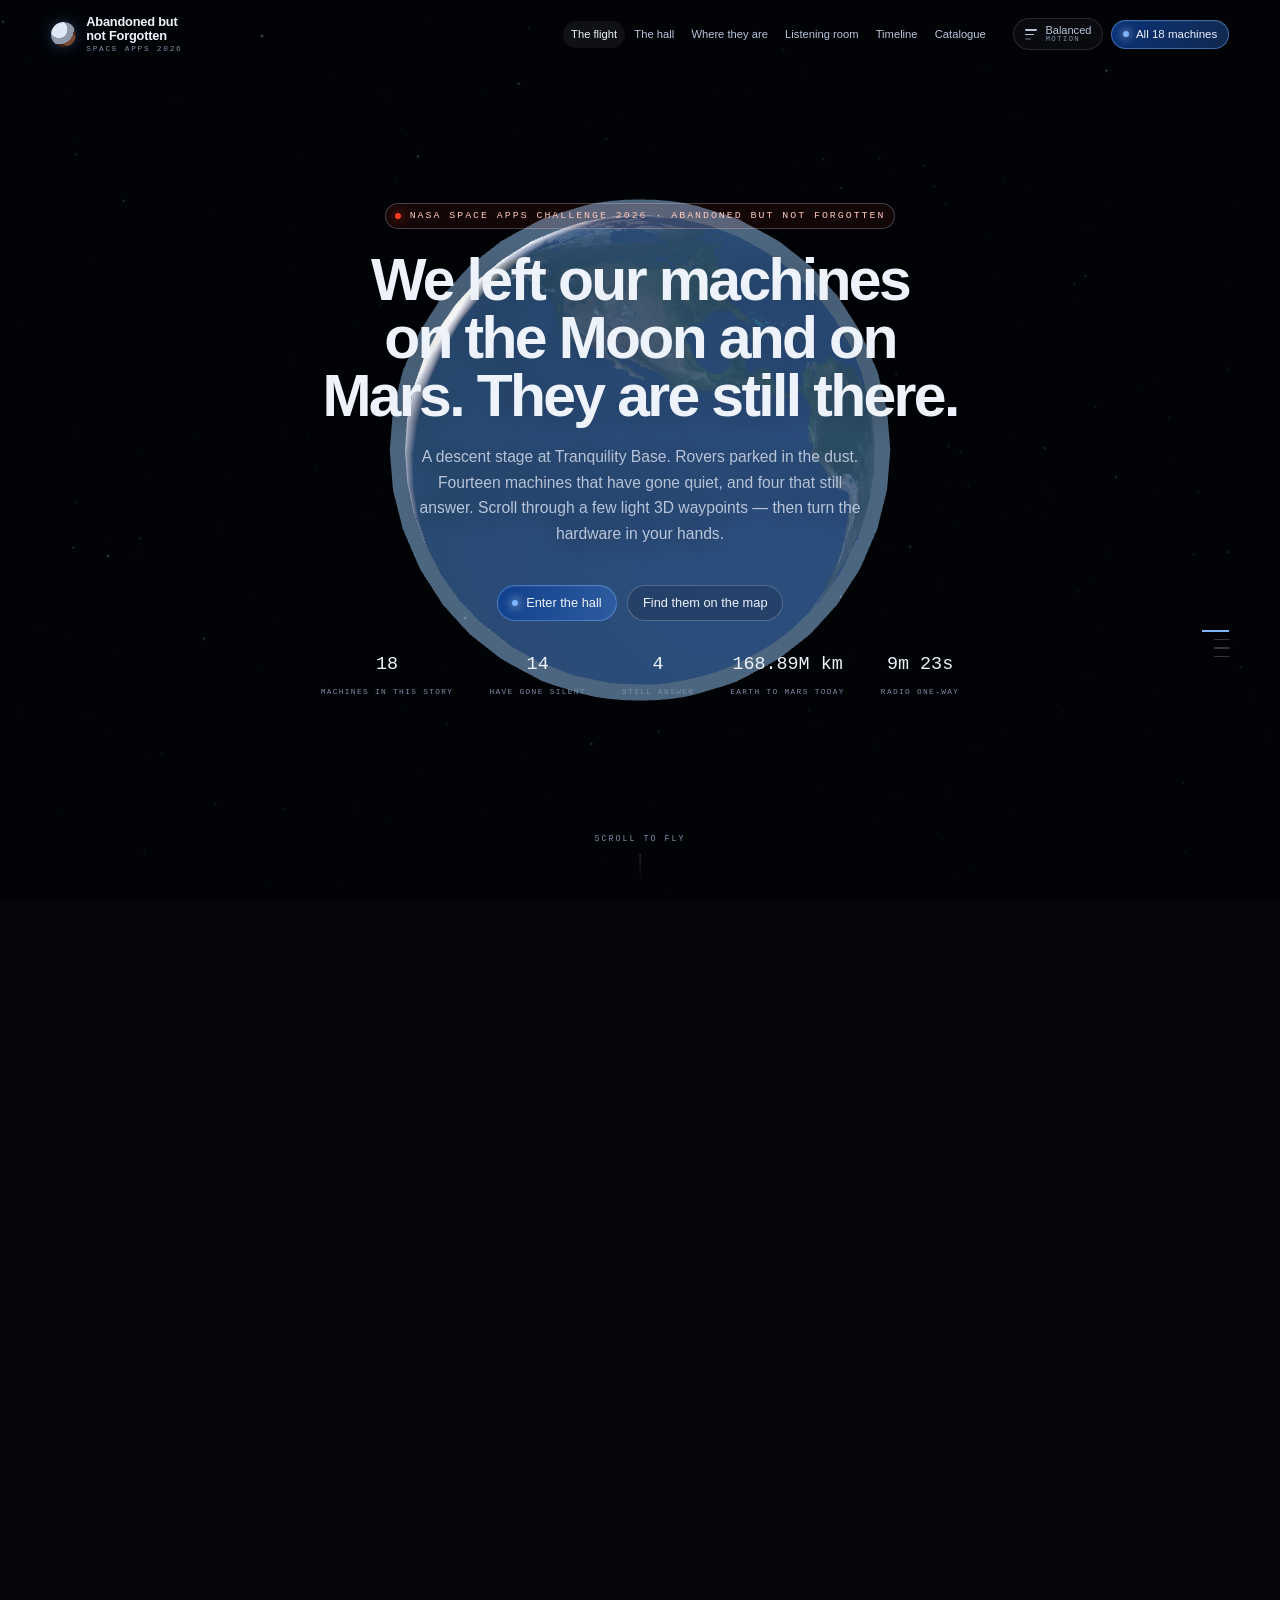
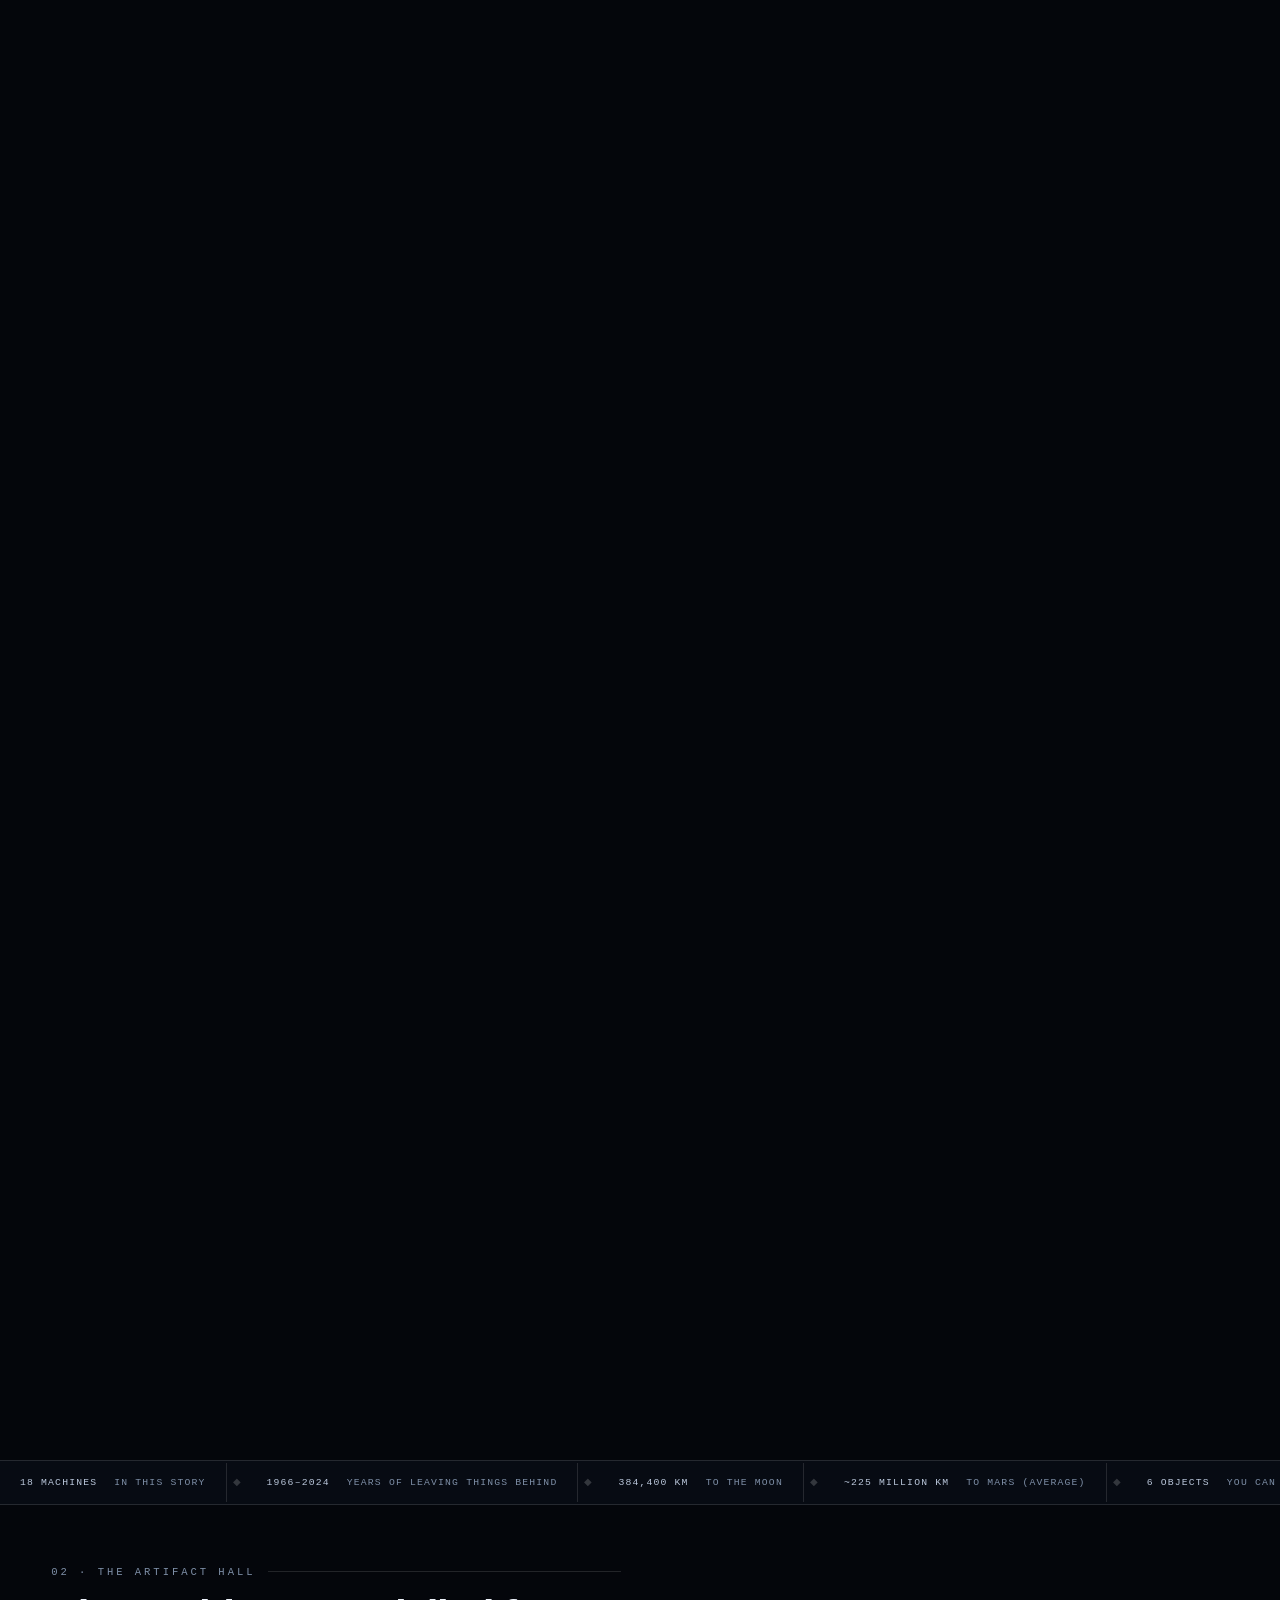
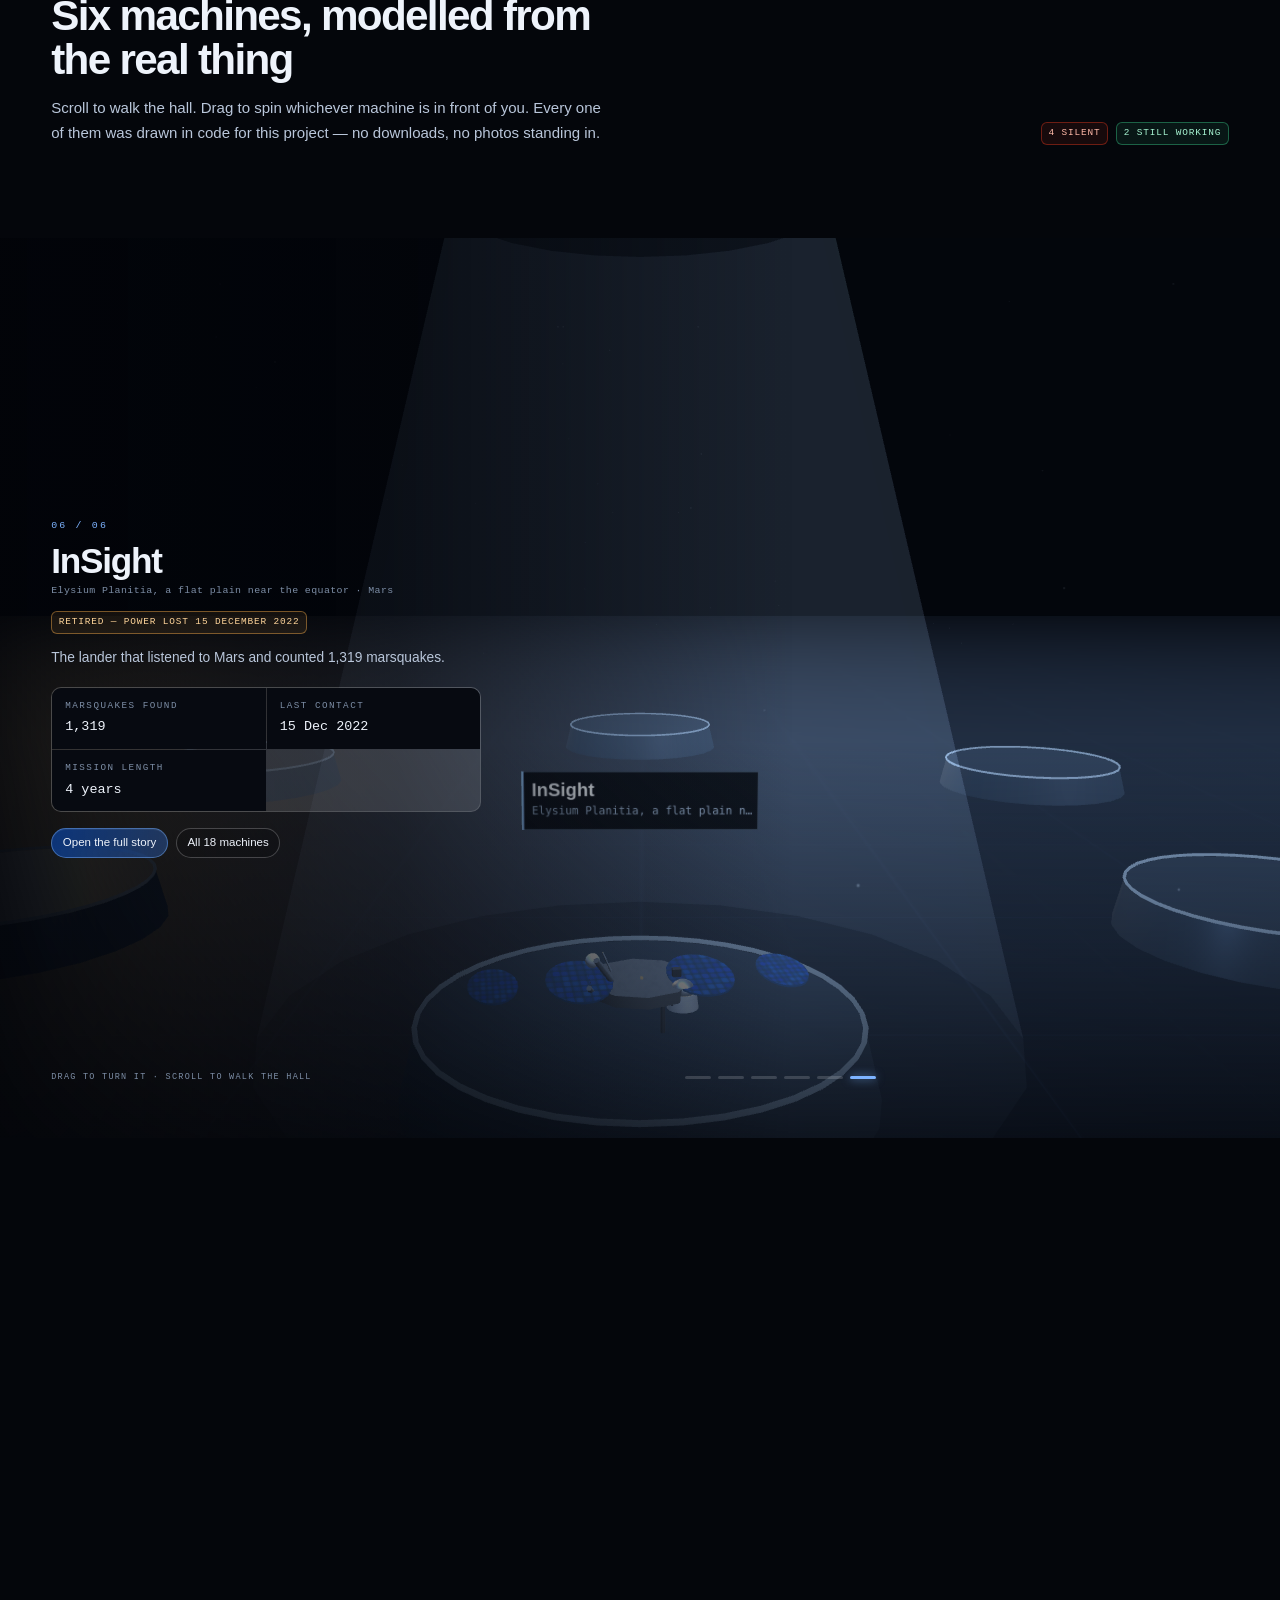
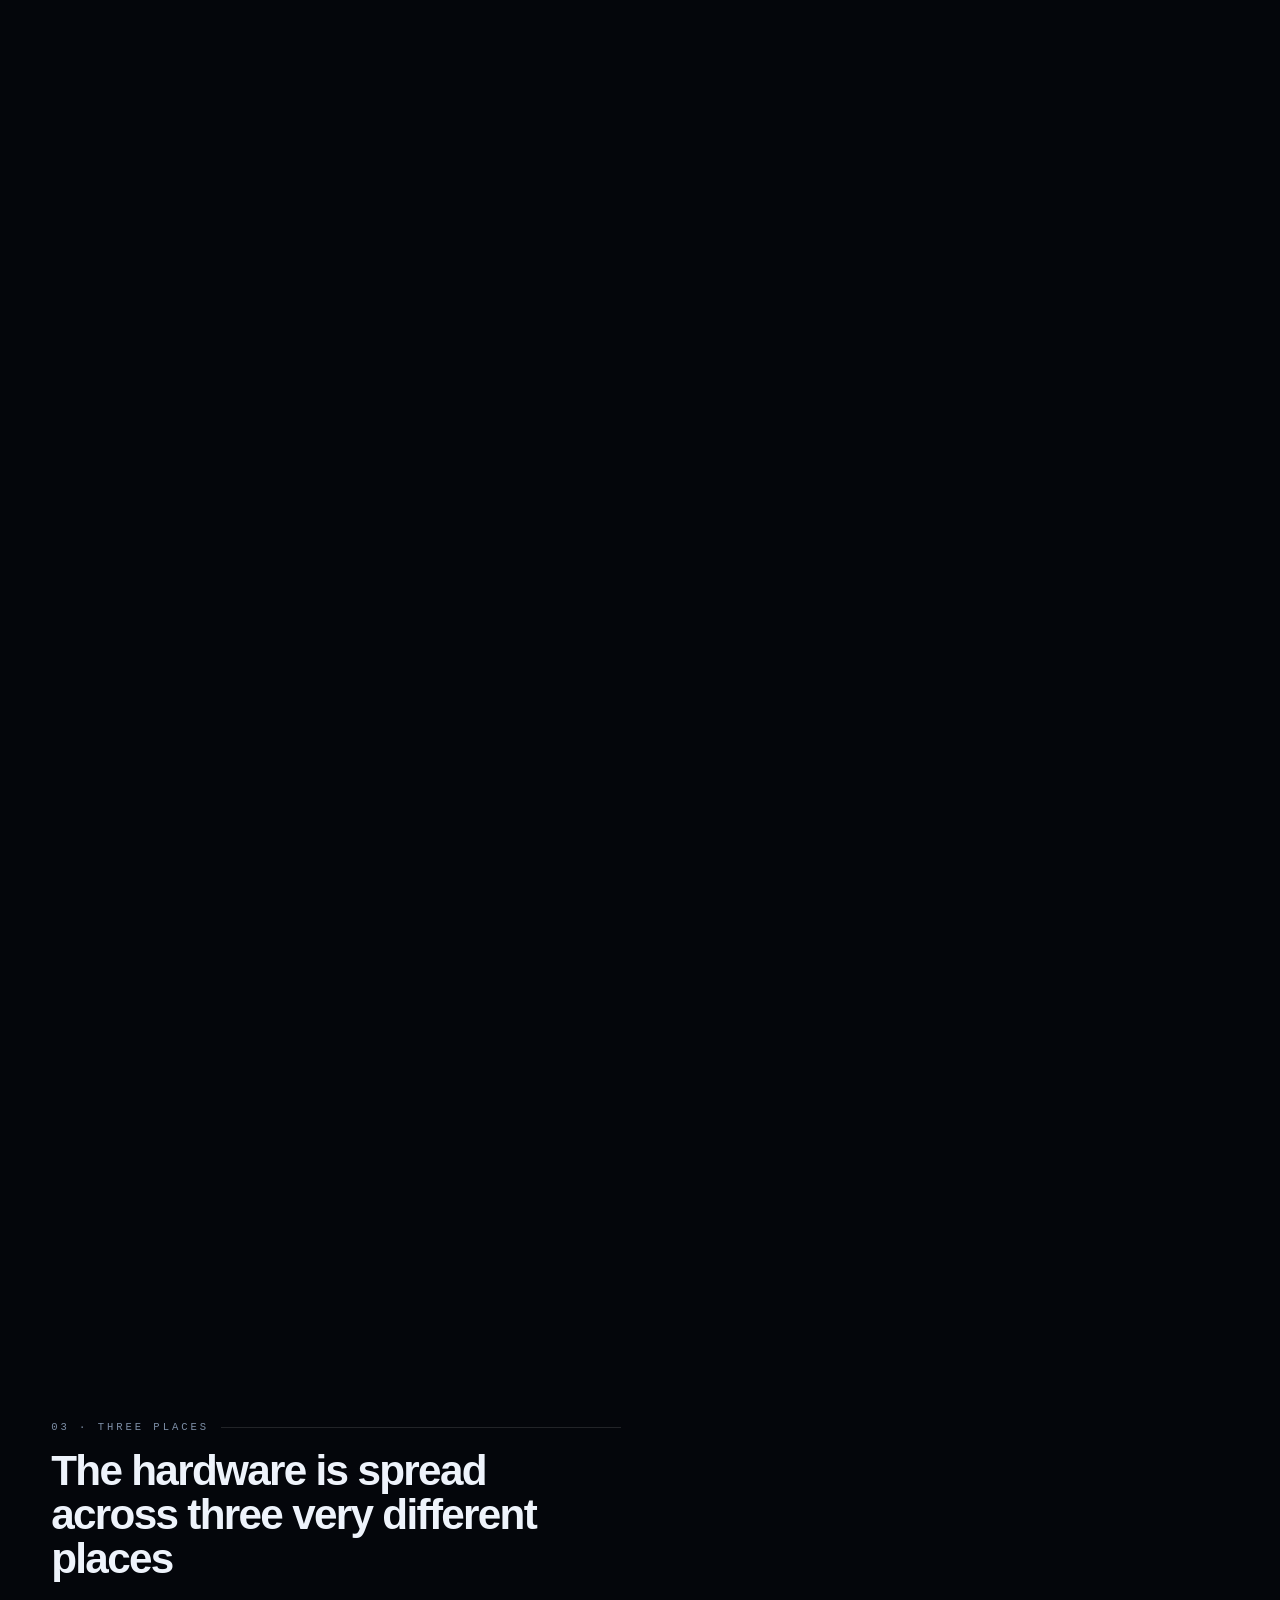
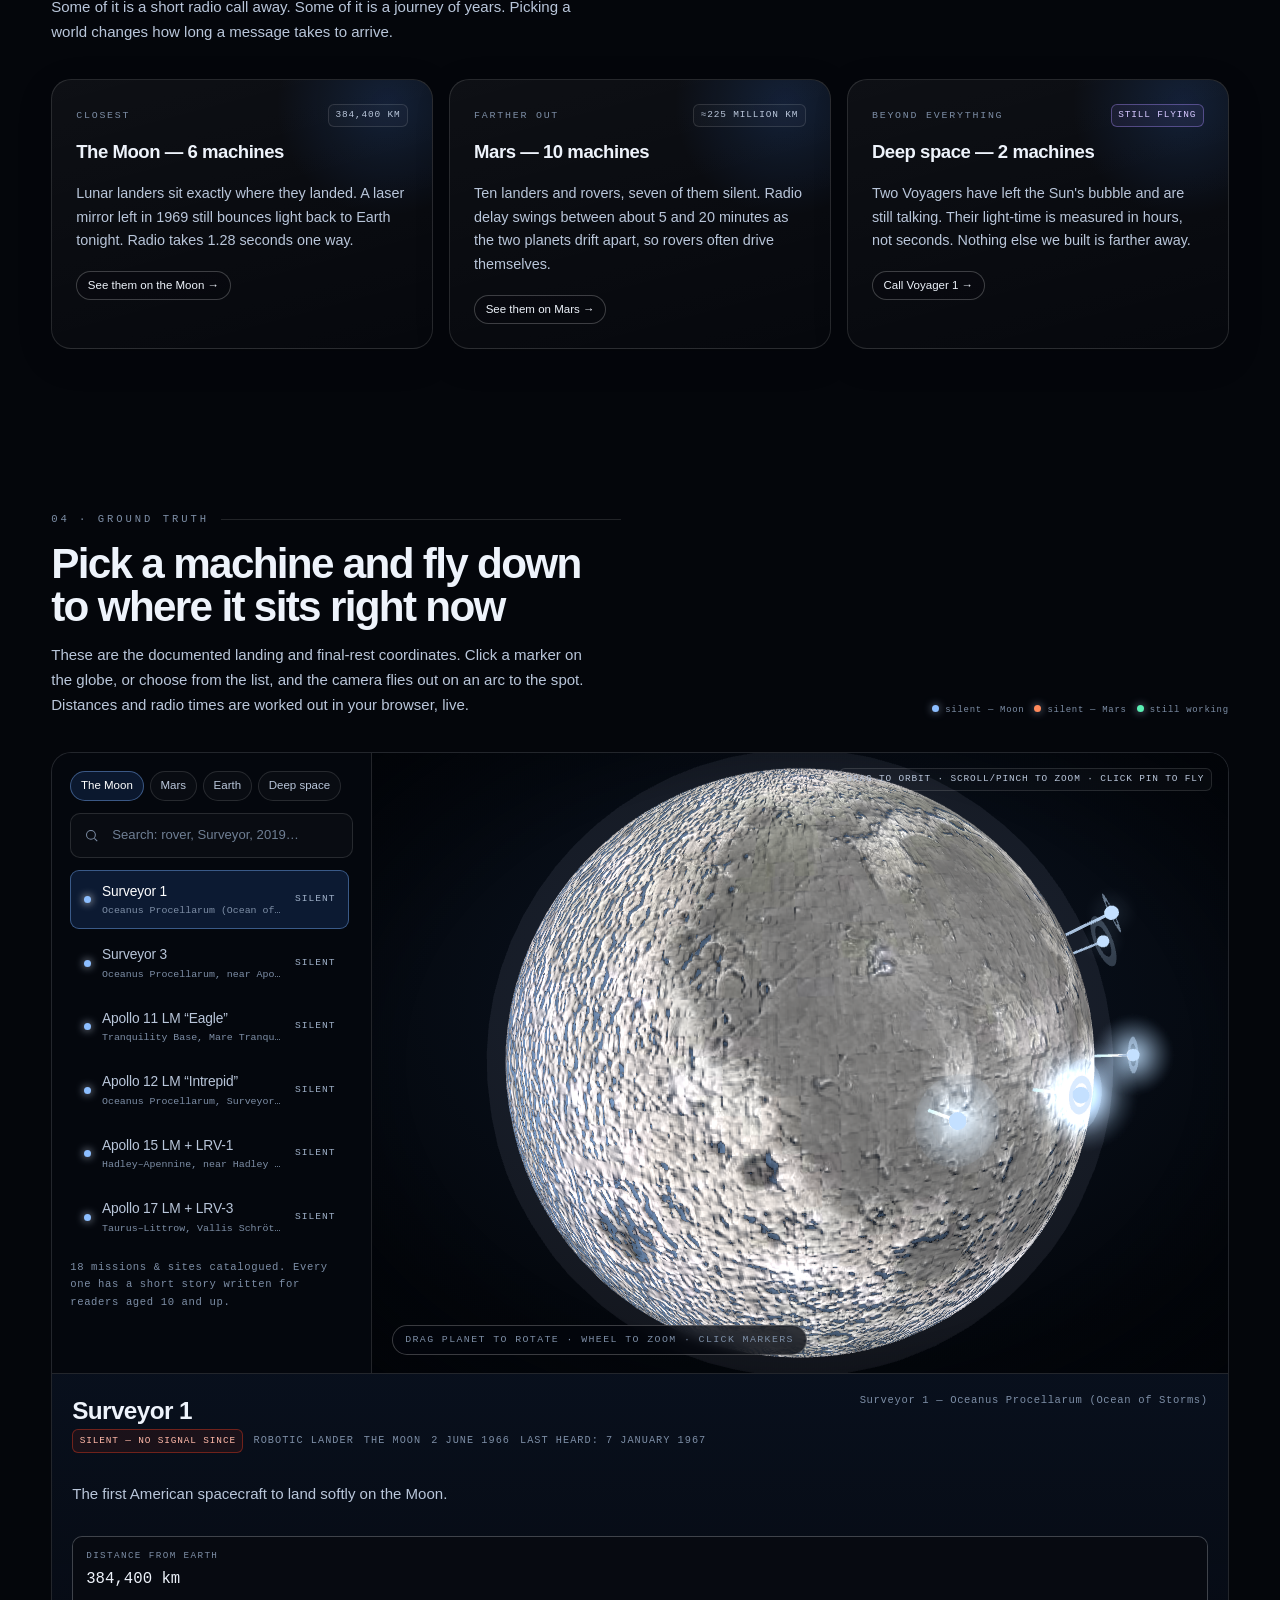
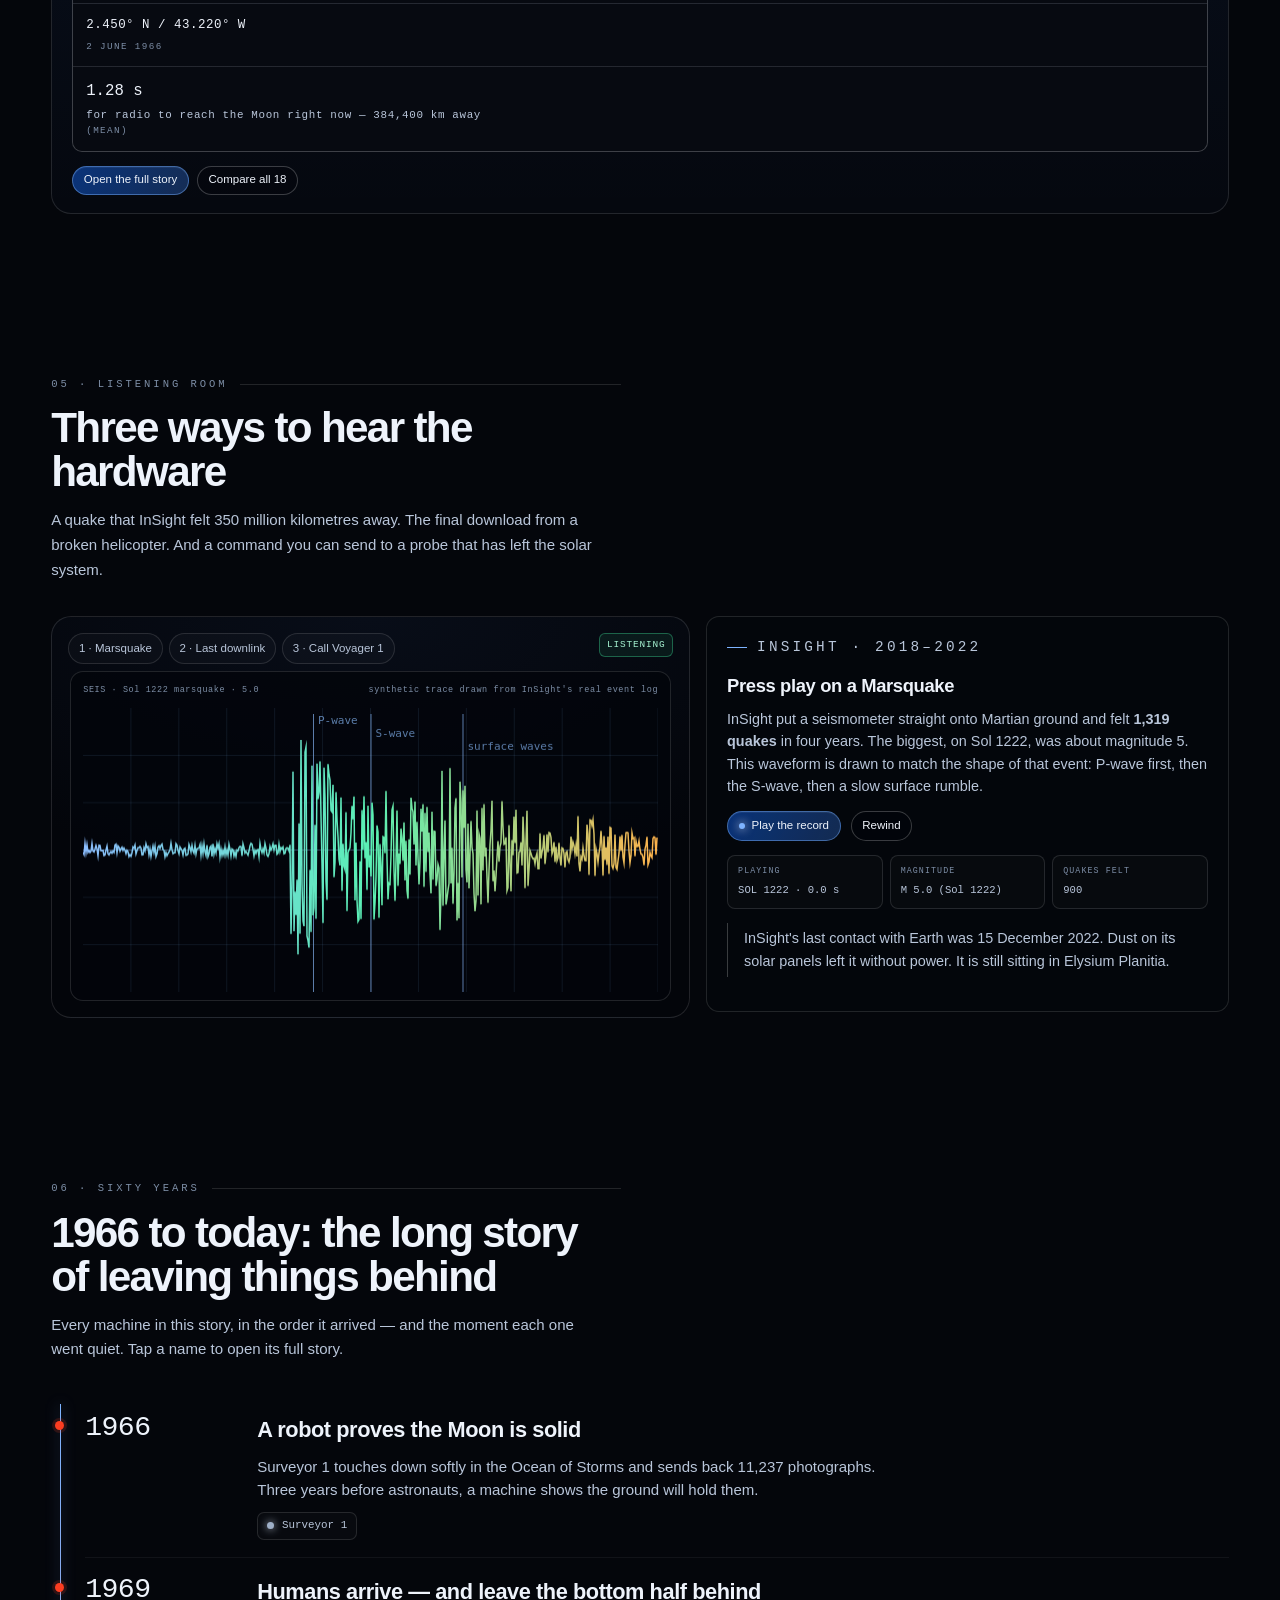
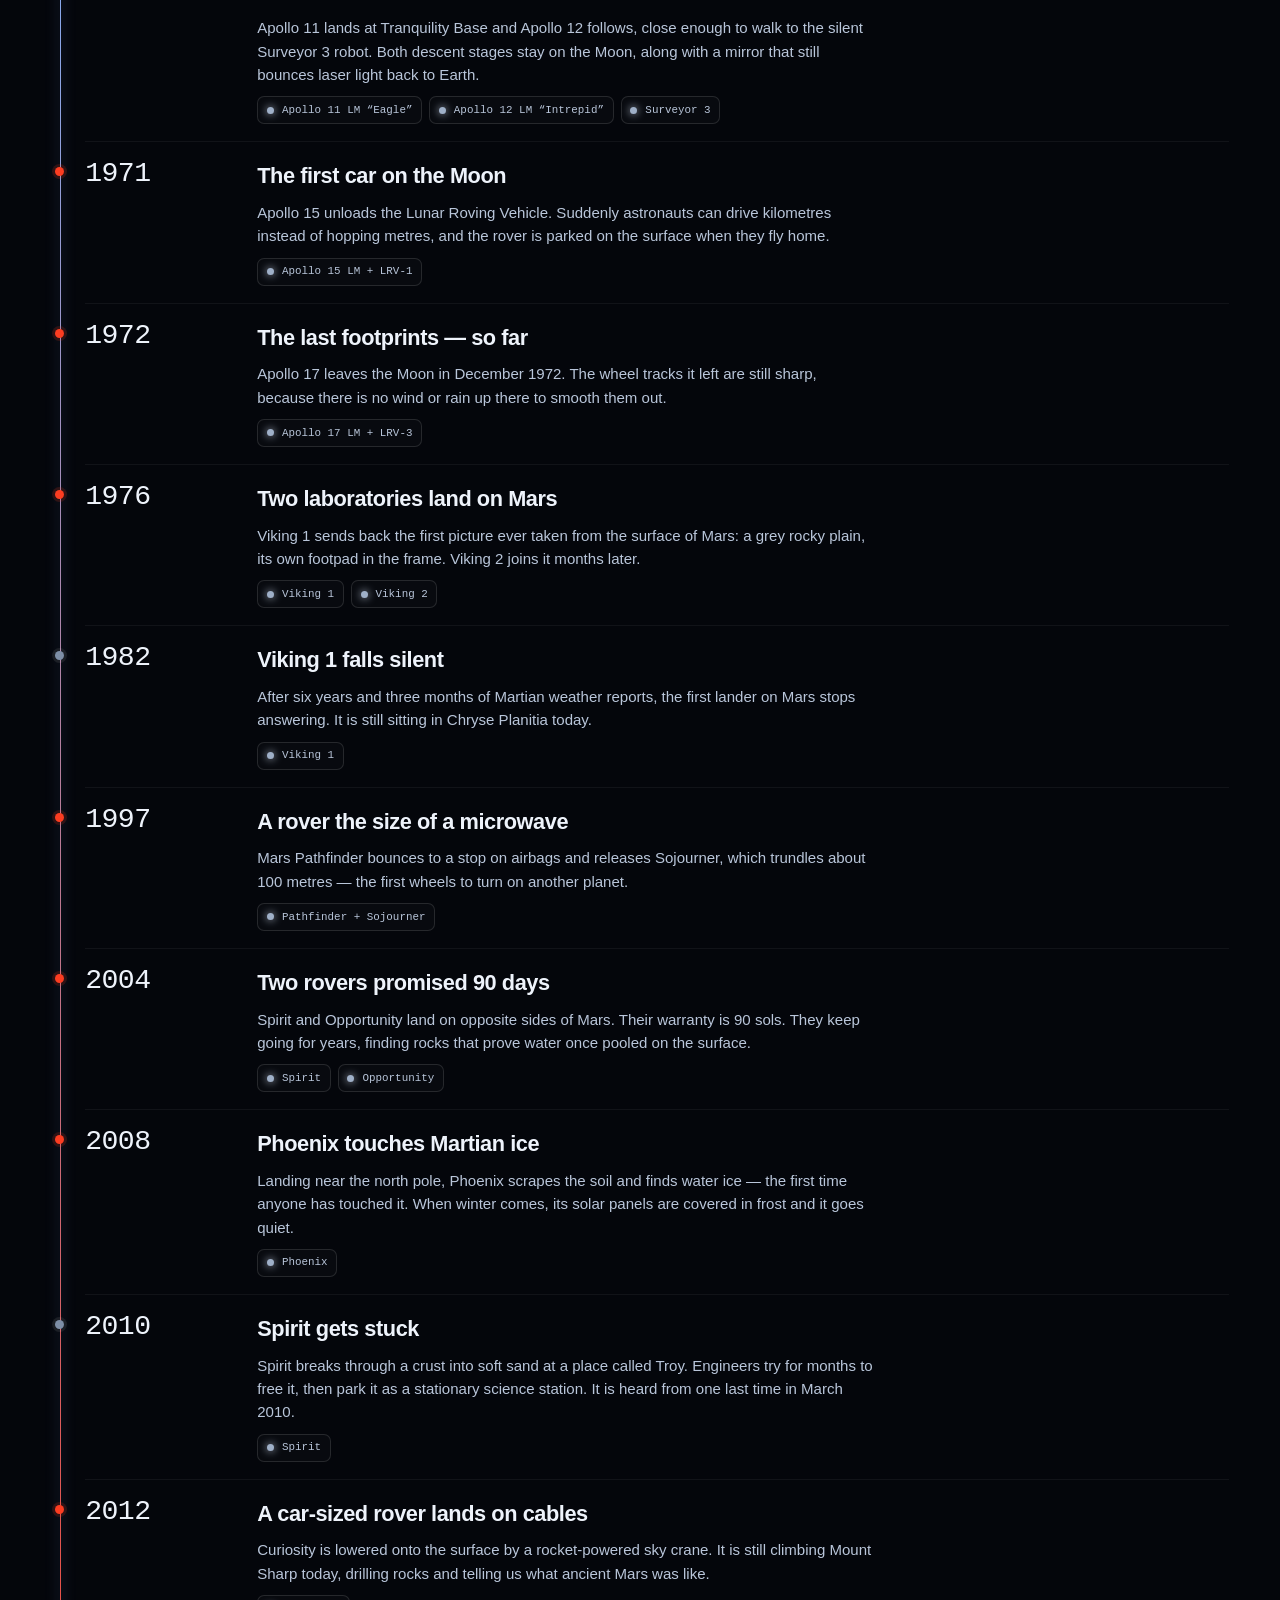
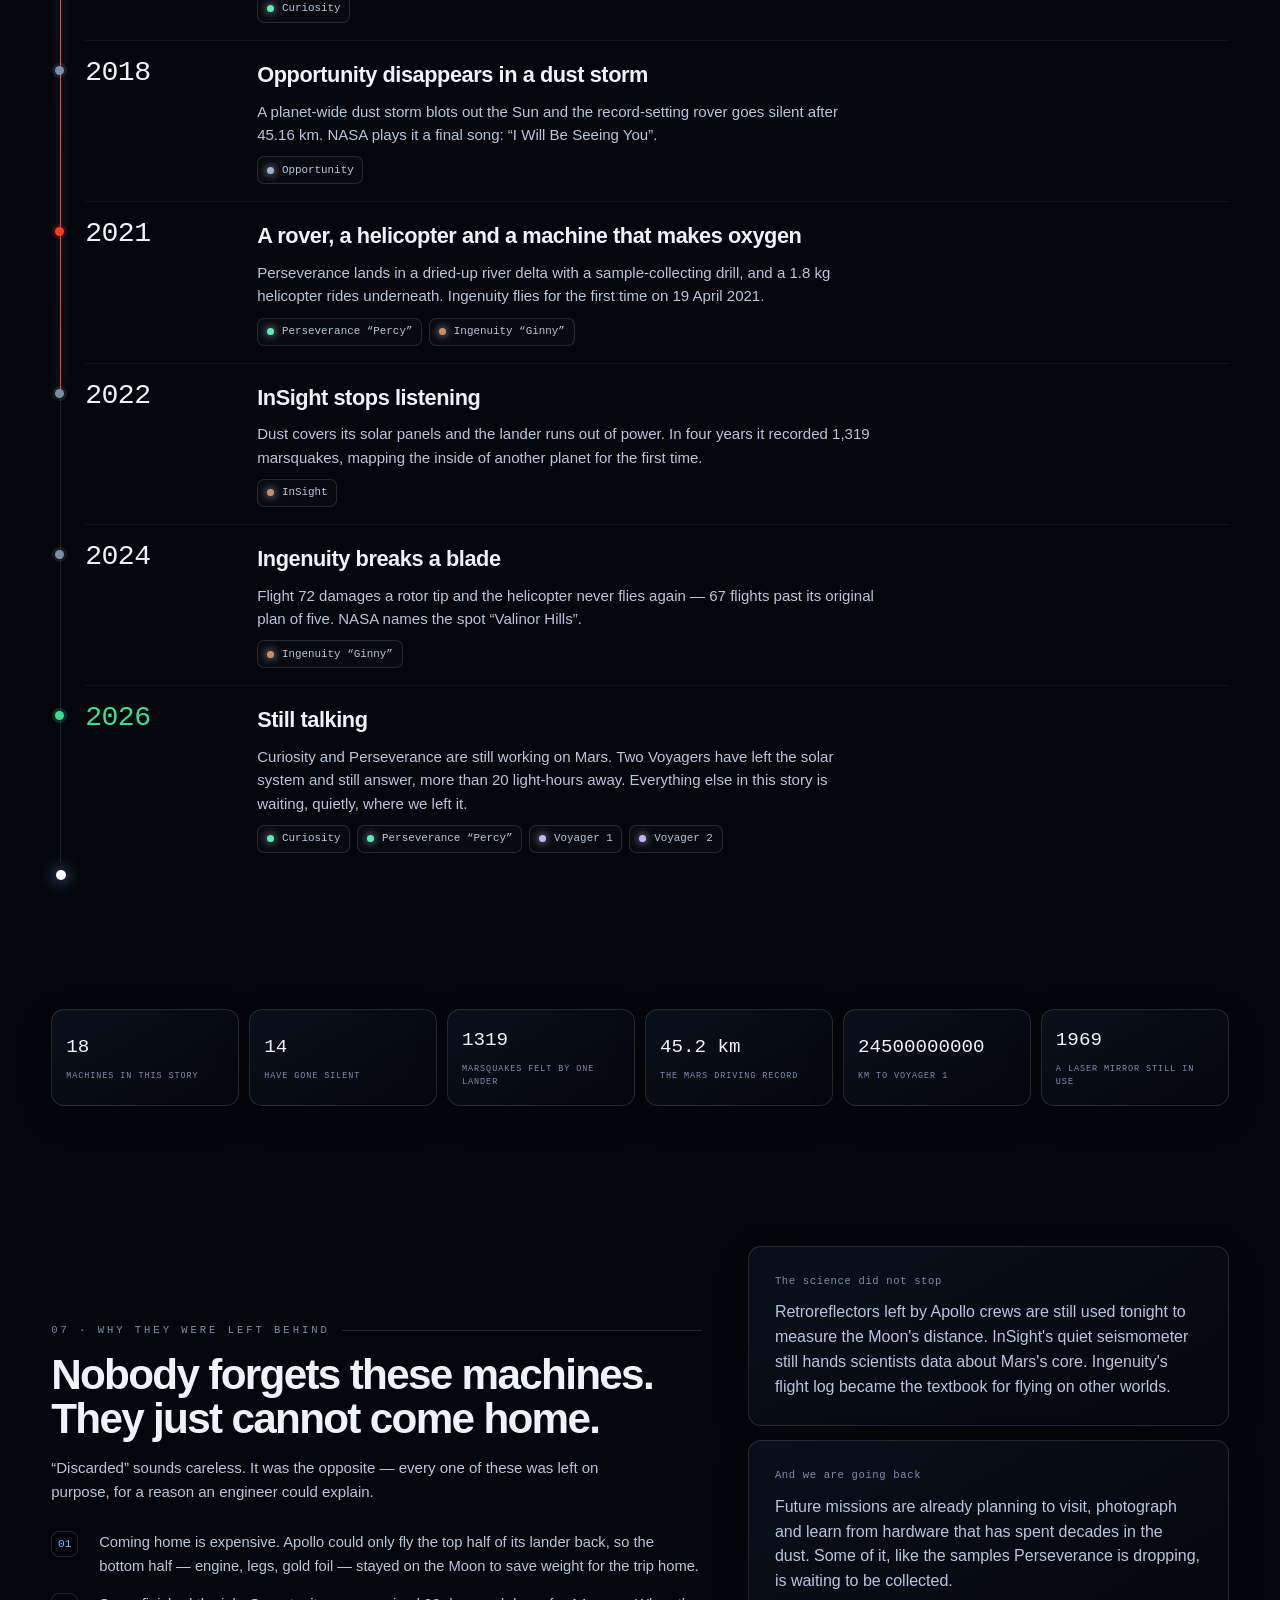
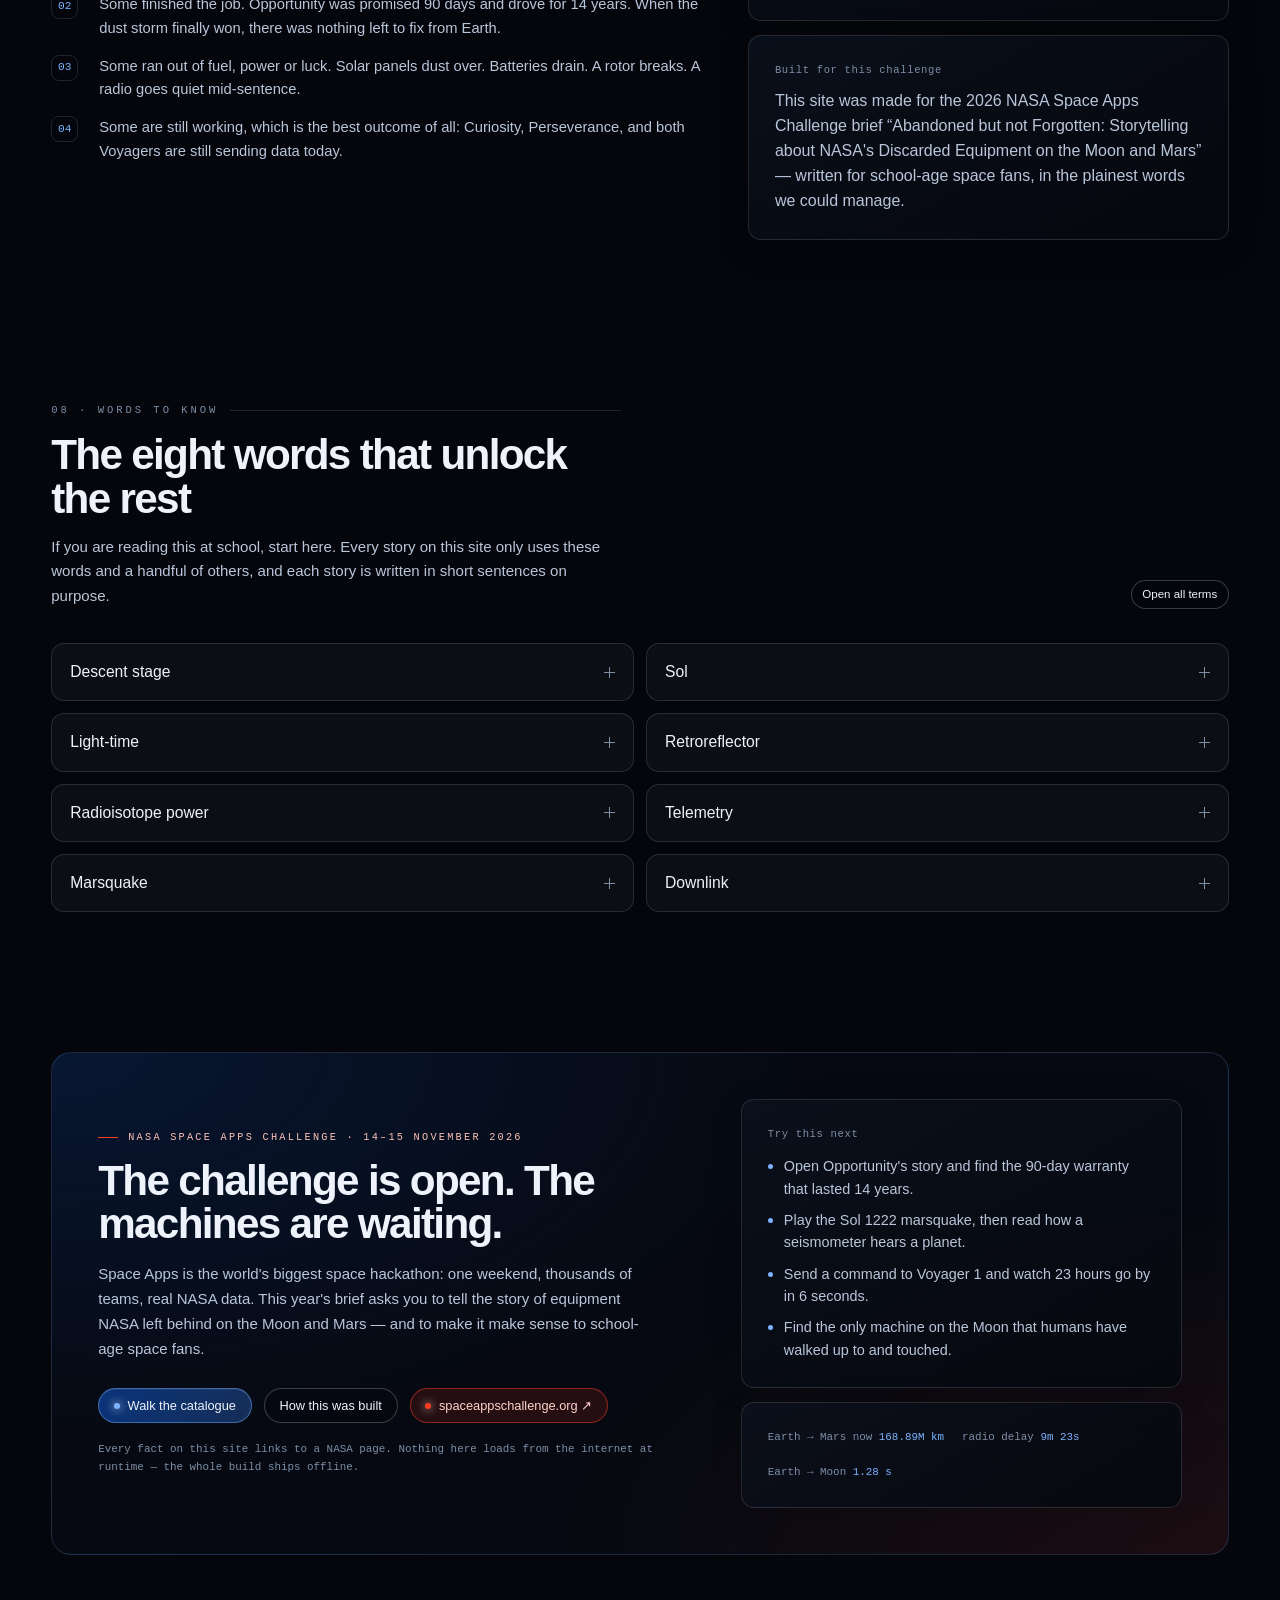
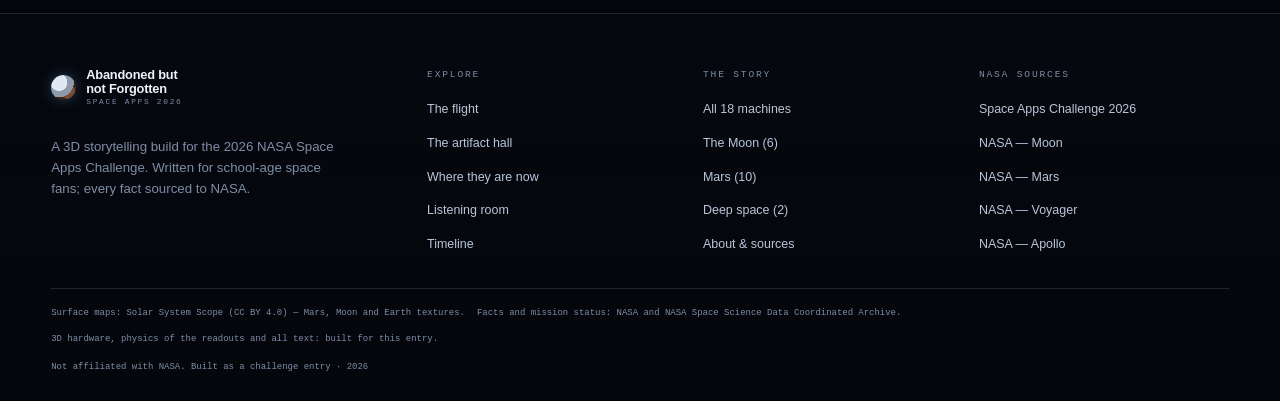
==== commit 4a007871: "feat(3d): enhance 3D planet navigation with realistic orbit drag, pinch/wheel zoom, Earth globe, and" ====
--- a/index.html
+++ b/index.html
@@ -266,6 +266,7 @@
           <div class="explorer-tabs">
             <button class="chip is-active" data-body="moon">The Moon</button>
             <button class="chip" data-body="mars">Mars</button>
+            <button class="chip" data-body="earth">Earth</button>
             <button class="chip" data-body="deep">Deep space</button>
           </div>
           <div class="search">
@@ -273,15 +274,15 @@
             <input type="search" data-object-search placeholder="Search: rover, Surveyor, 2019…" aria-label="Search the hardware">
           </div>
           <div class="explorer-list" data-object-list role="list"></div>
-          <p class="fineprint">18 machines catalogued. Every one has a short story written for readers aged 10 and up.</p>
+          <p class="fineprint">18 missions & sites catalogued. Every one has a short story written for readers aged 10 and up.</p>
         </aside>
 
         <div class="explorer__canvas">
           <canvas id="globe-canvas"></canvas>
           <div class="explorer__hud explorer-hud" data-explorer-hud>
-            <span class="tag">click a marker to fly down</span>
-          </div>
-          <div class="explorer-hint">the world turns slowly · click a pin to lock on</div>
+            <span class="tag">drag to orbit · scroll/pinch to zoom · click pin to fly</span>
+          </div>
+          <div class="explorer-hint">drag planet to rotate · wheel to zoom · click markers</div>
           <div data-deep></div>
         </div>
       </div>
--- a/css/components.css
+++ b/css/components.css
@@ -87,9 +87,12 @@
 .explorer-readout span.mono{font-size:.78rem;letter-spacing:.04em;text-transform:none;color:var(--ink)}
 .explorer-readout b + span,.explorer-readout i + span{letter-spacing:.06em;text-transform:none;font-size:.68rem;color:var(--ink-2)}
 .explorer-readout i{font-style:normal;font-family:var(--mono);font-size:.62rem;color:var(--ink-3)}
-.explorer-hint{position:absolute;left:20px;bottom:18px;z-index:3;font-family:var(--mono);font-size:.62rem;letter-spacing:.14em;text-transform:uppercase;color:var(--ink-3)}
+.explorer-hint{position:absolute;left:20px;bottom:18px;z-index:3;font-family:var(--mono);font-size:.62rem;letter-spacing:.14em;text-transform:uppercase;color:var(--ink-3);pointer-events:none;background:rgba(3,6,12,.75);padding:6px 12px;border-radius:999px;border:1px solid var(--line-2);backdrop-filter:blur(6px);-webkit-backdrop-filter:blur(6px)}
 .explorer__hud.is-hidden{opacity:0;visibility:hidden;transition:.4s}
-.explorer-hud{display:flex;gap:8px;flex-wrap:wrap}
+.explorer-hud{display:flex;gap:8px;flex-wrap:wrap;pointer-events:none}
+.explorer__canvas{position:relative;cursor:grab;touch-action:none}
+.explorer__canvas:active{cursor:grabbing}
+.explorer__canvas::after{content:"";position:absolute;inset:0;pointer-events:none;background:radial-gradient(ellipse at center,transparent 65%,rgba(1,3,7,.7) 100%)}
 
 /* deep-space diagram */
 [data-deep]{position:absolute;inset:0;display:none;place-items:center;padding:8% 6%;background:radial-gradient(120% 90% at 50% 40%,#070c16,#03050a 70%)}
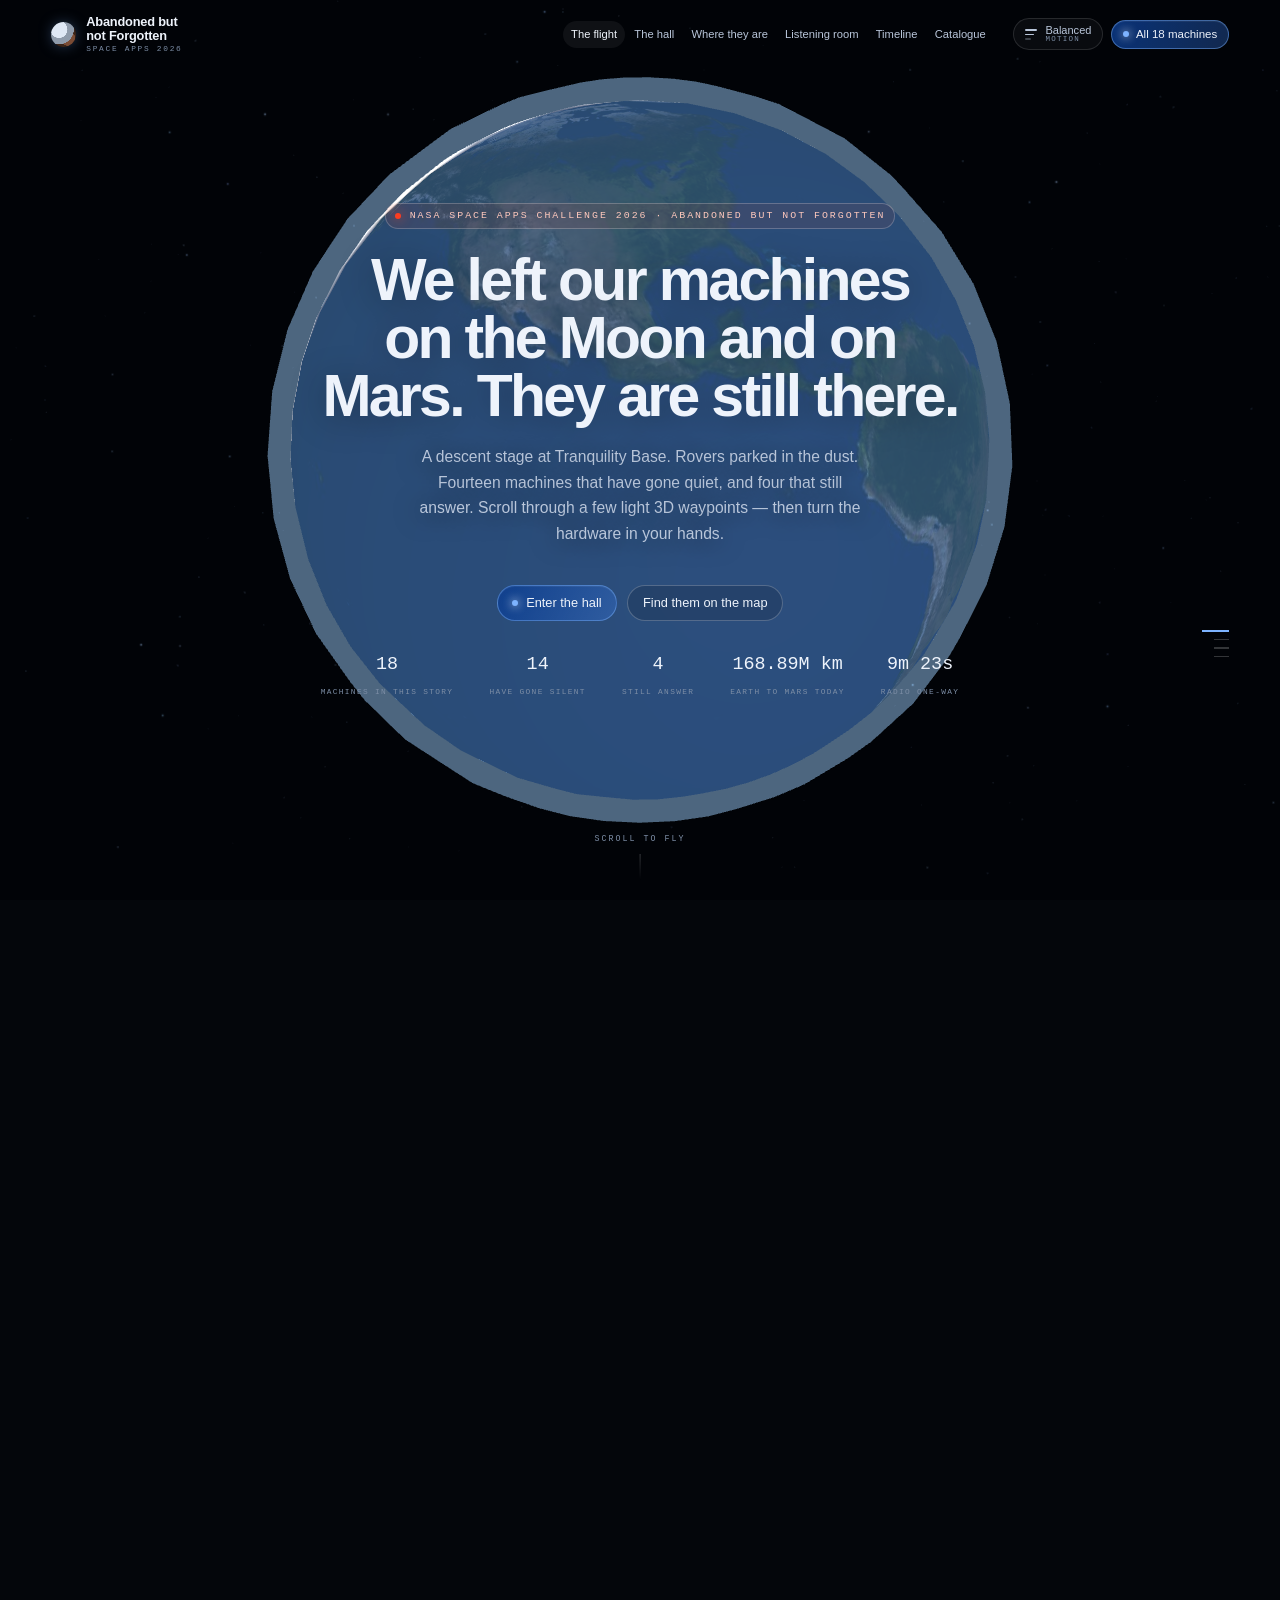
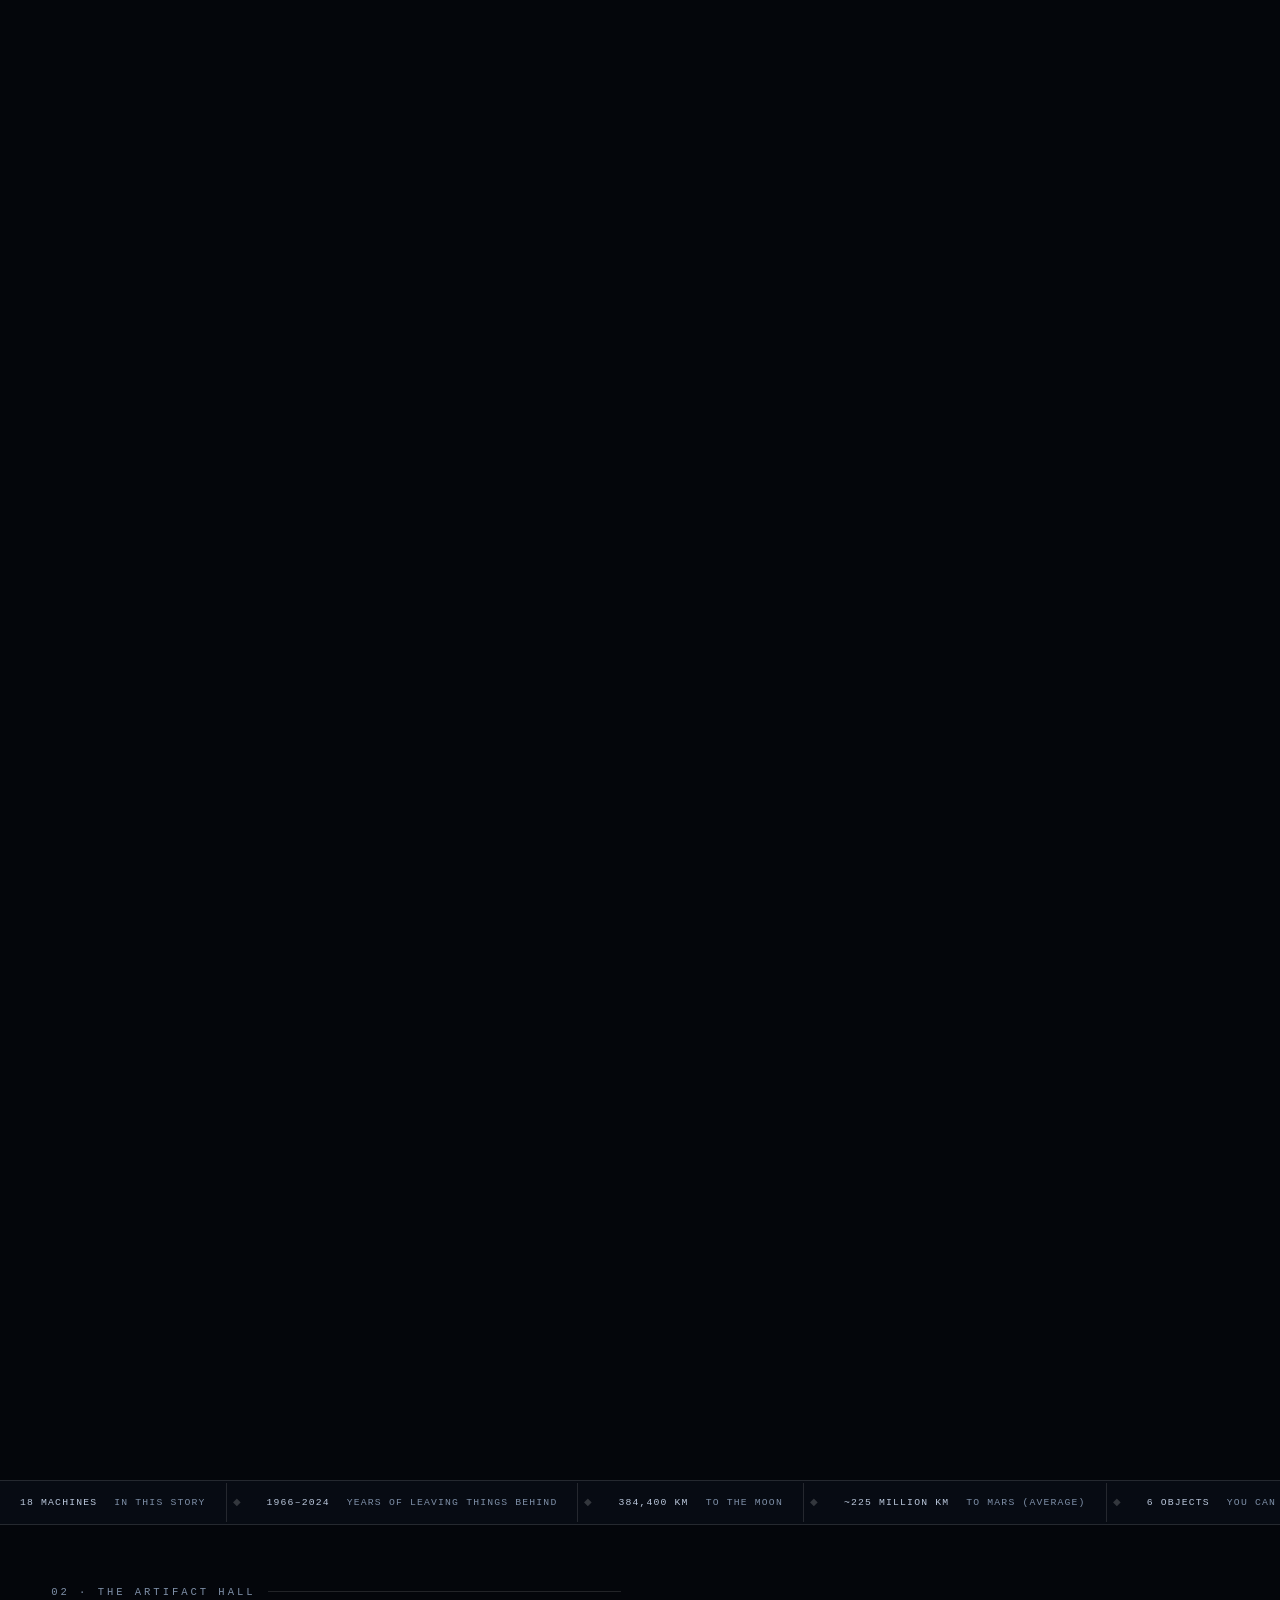
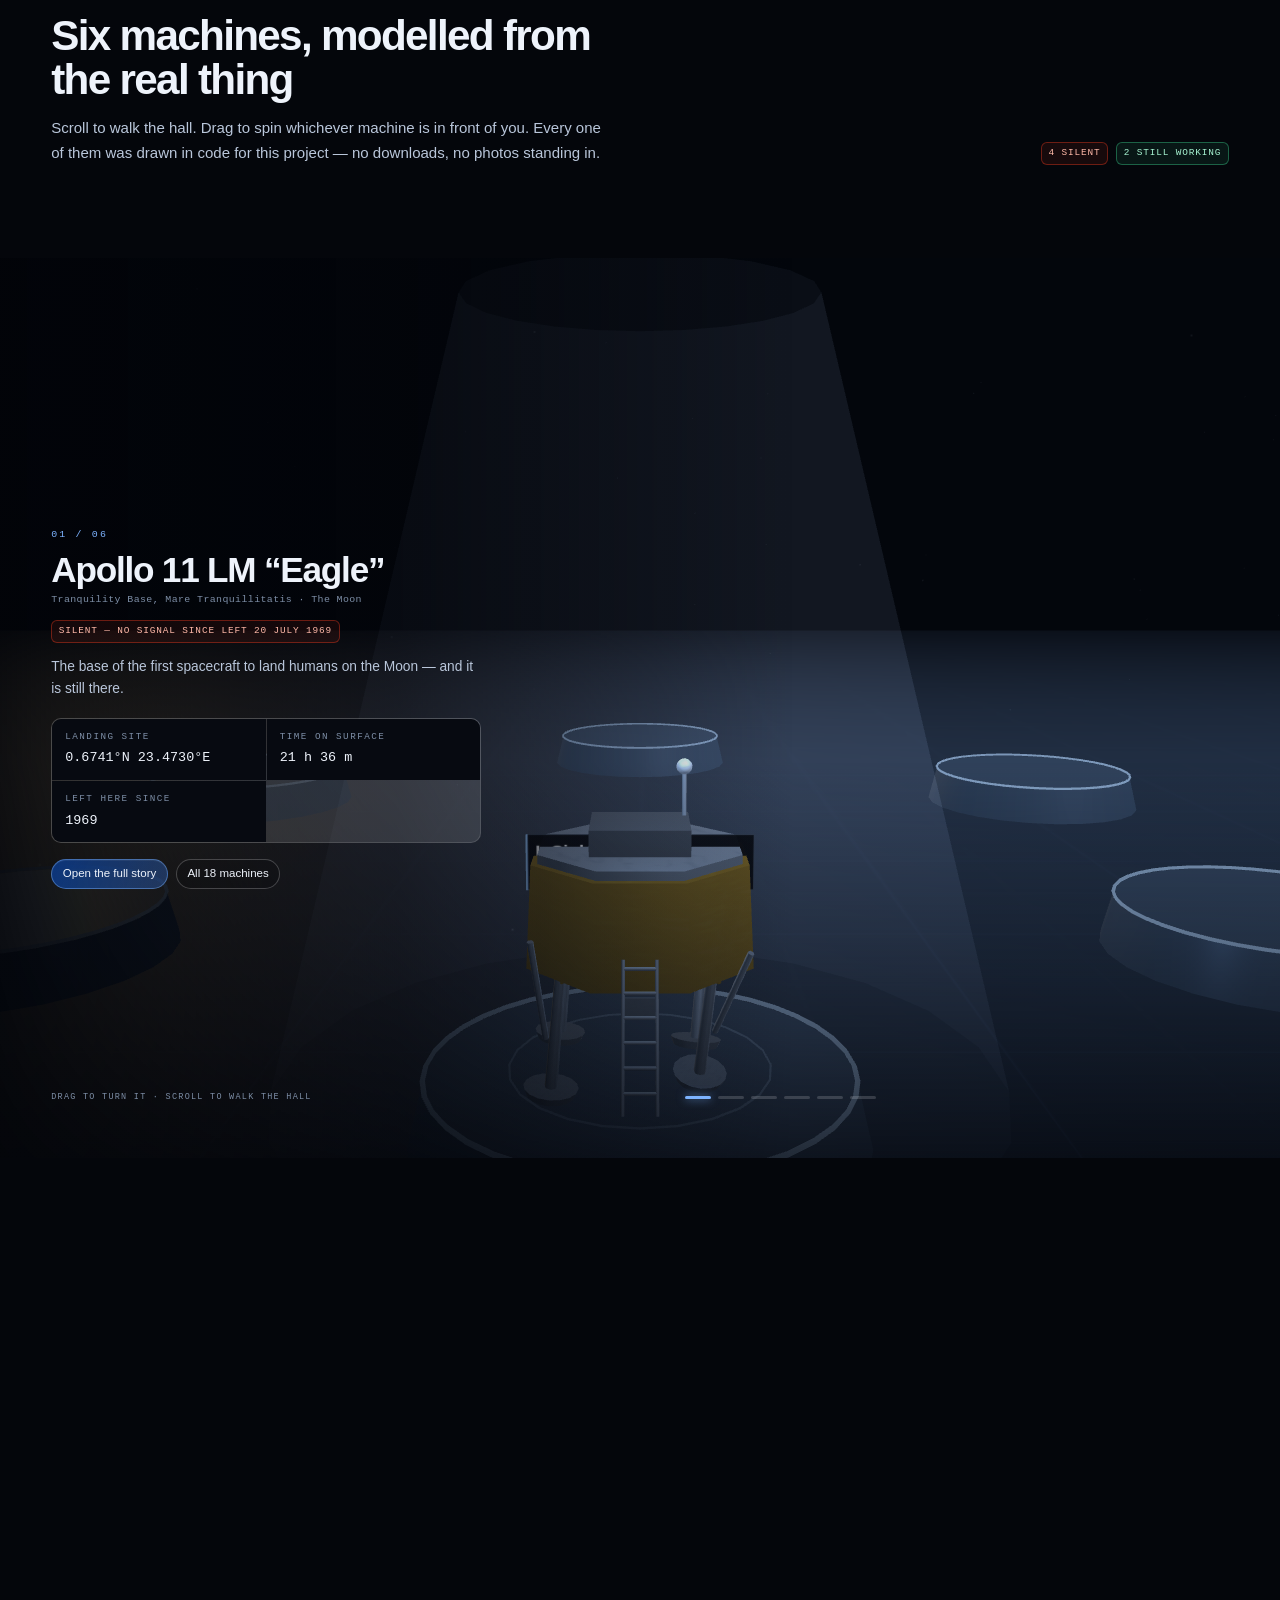
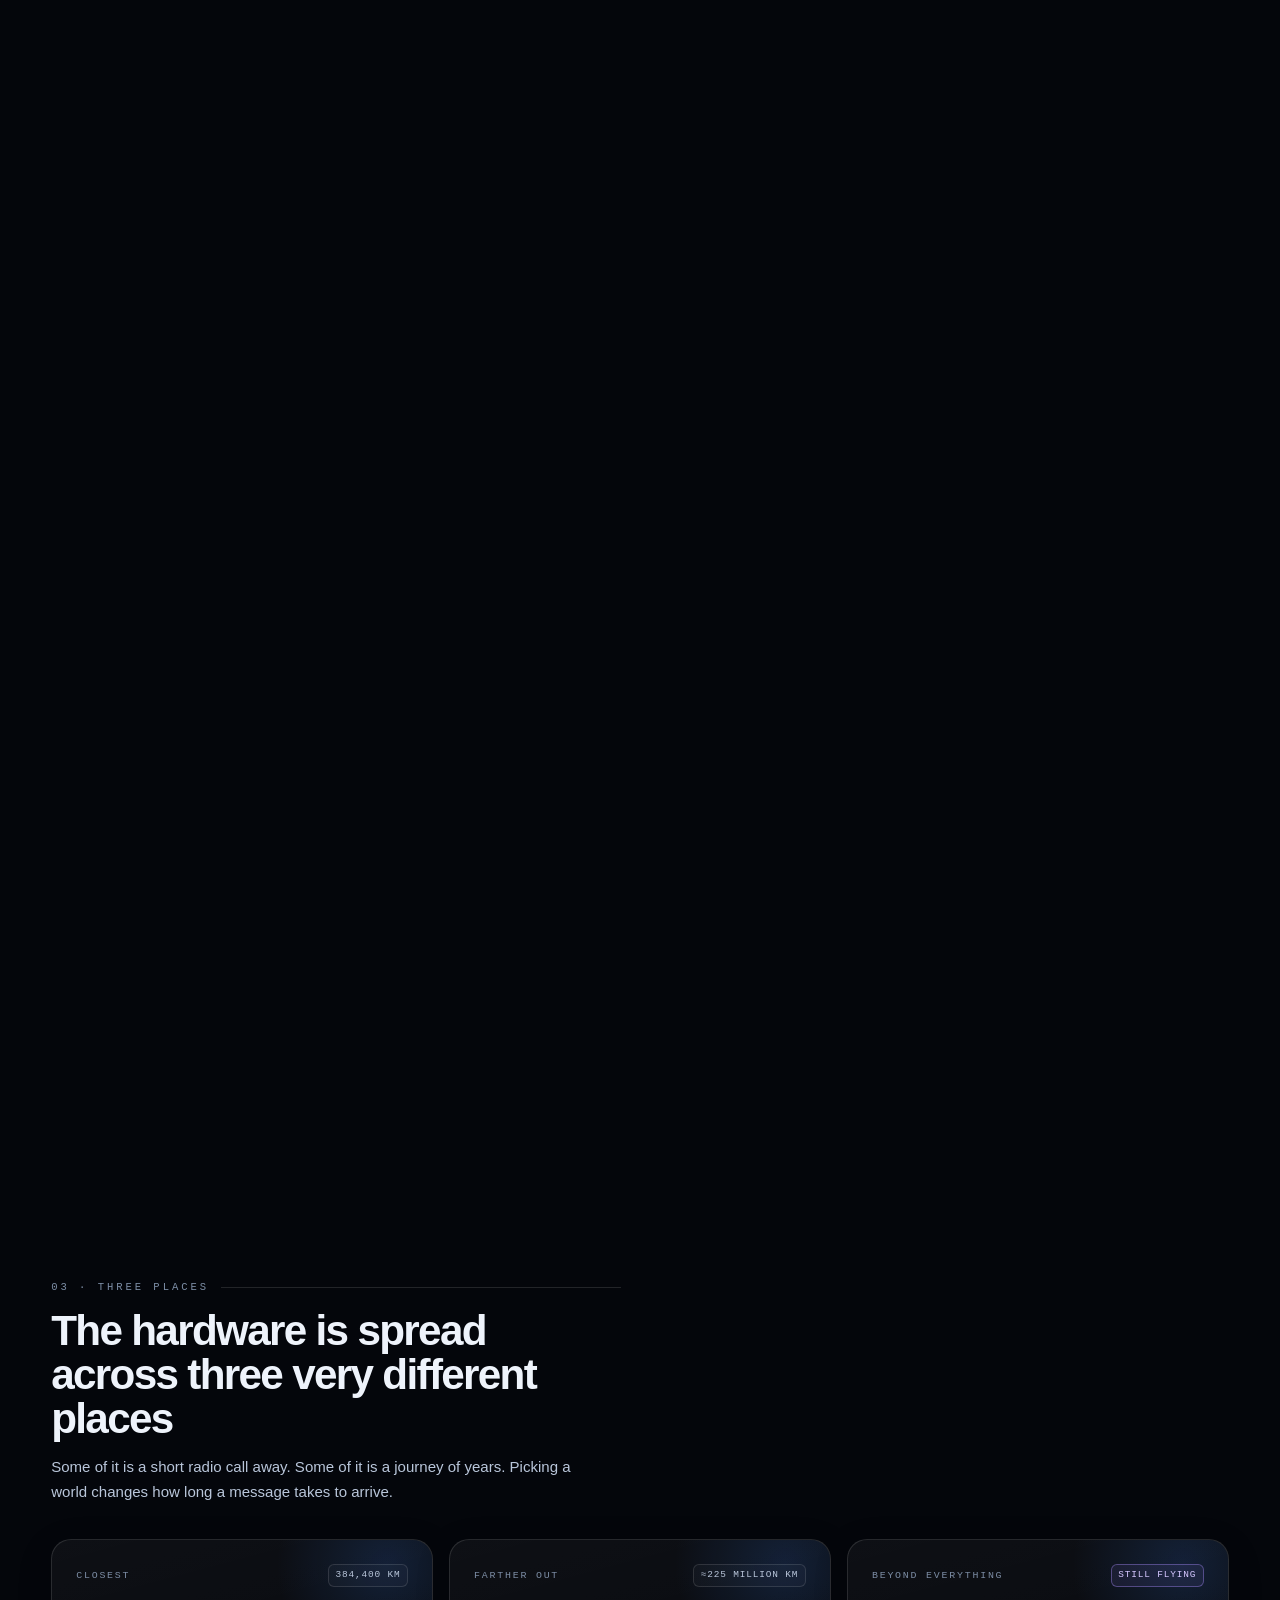
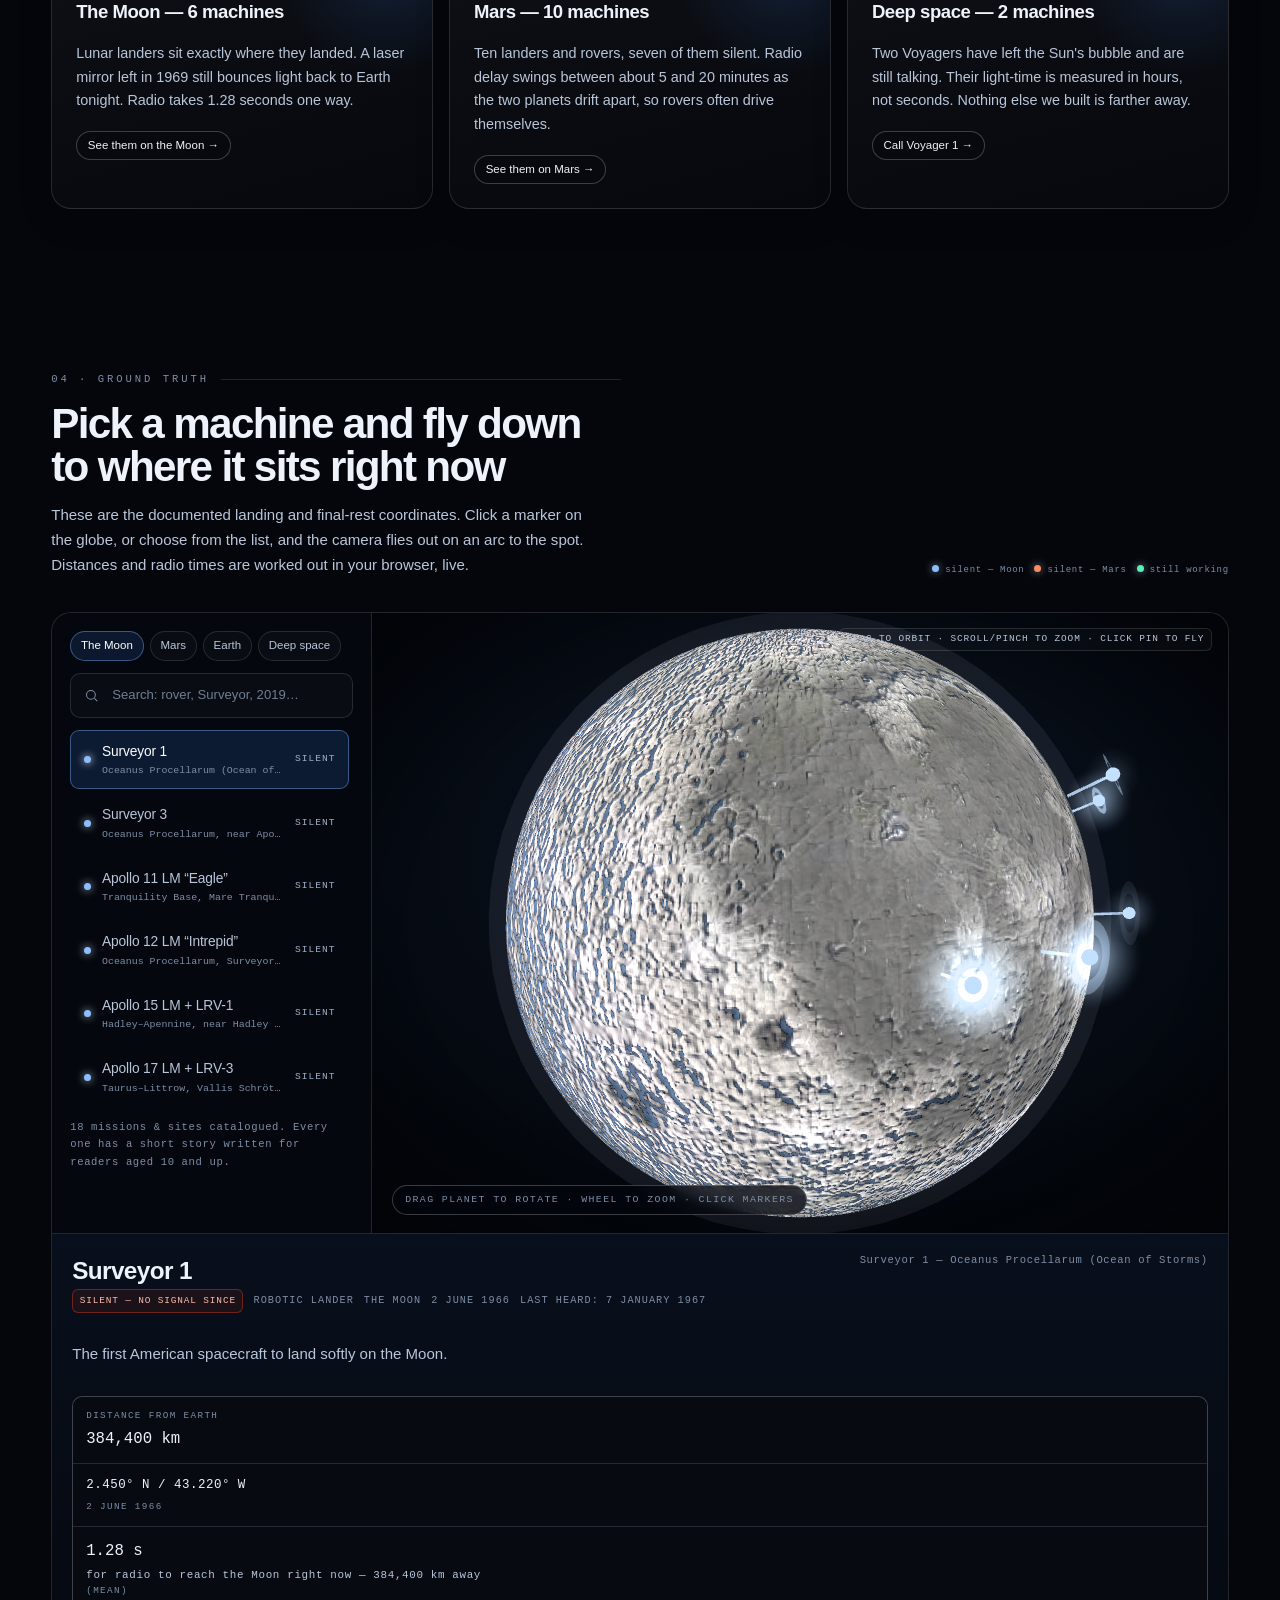
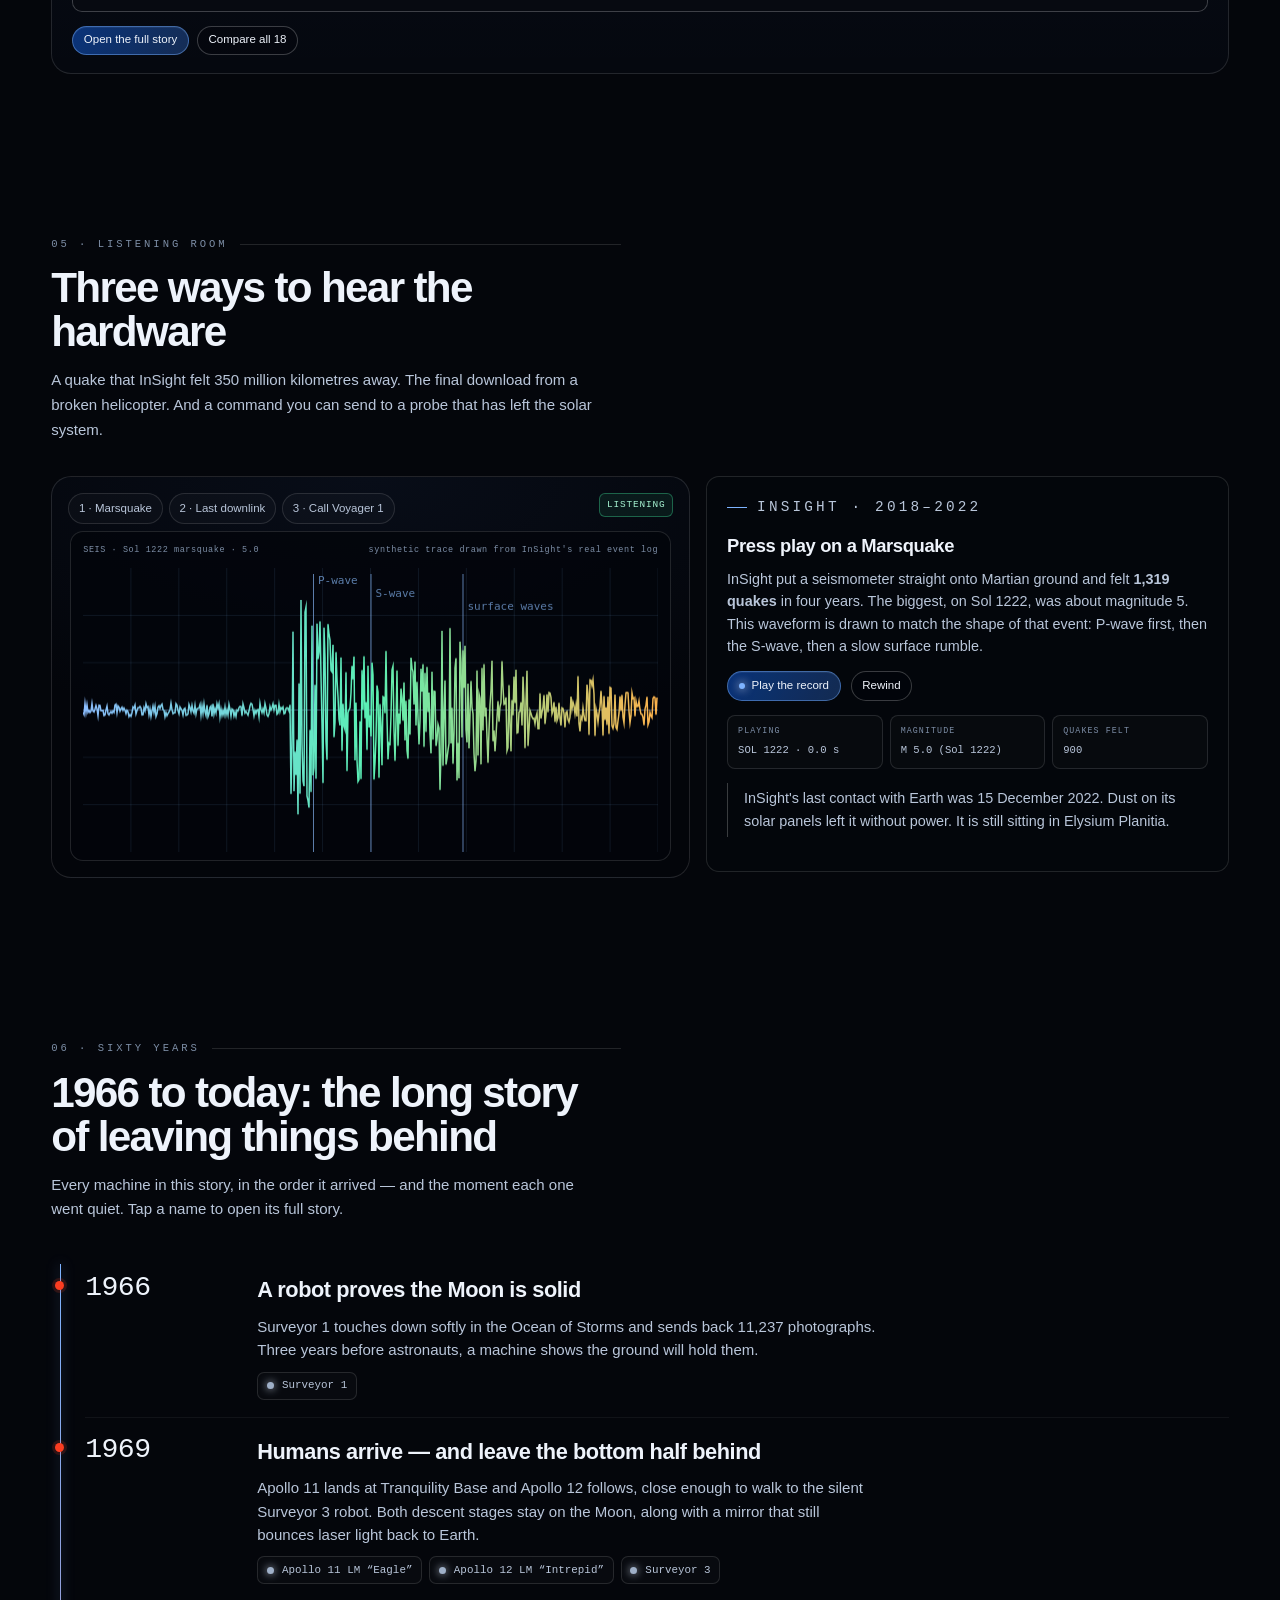
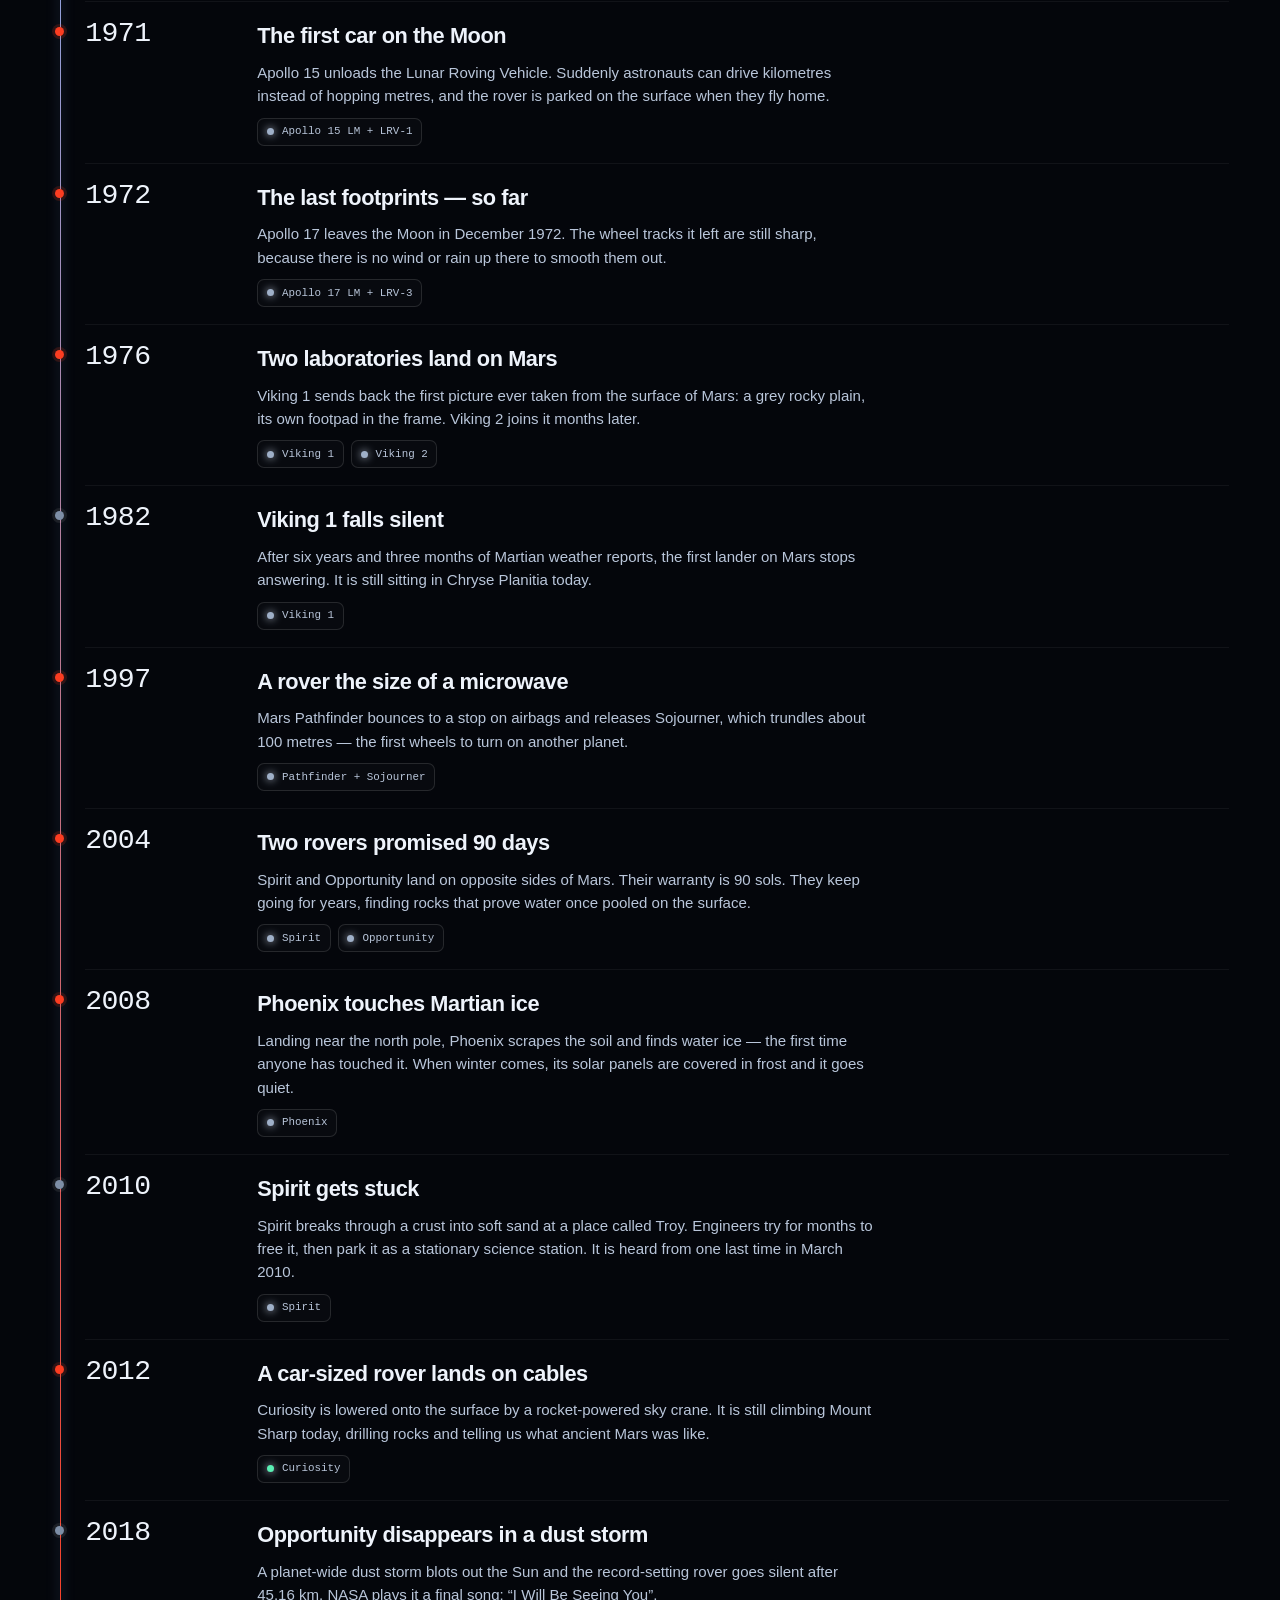
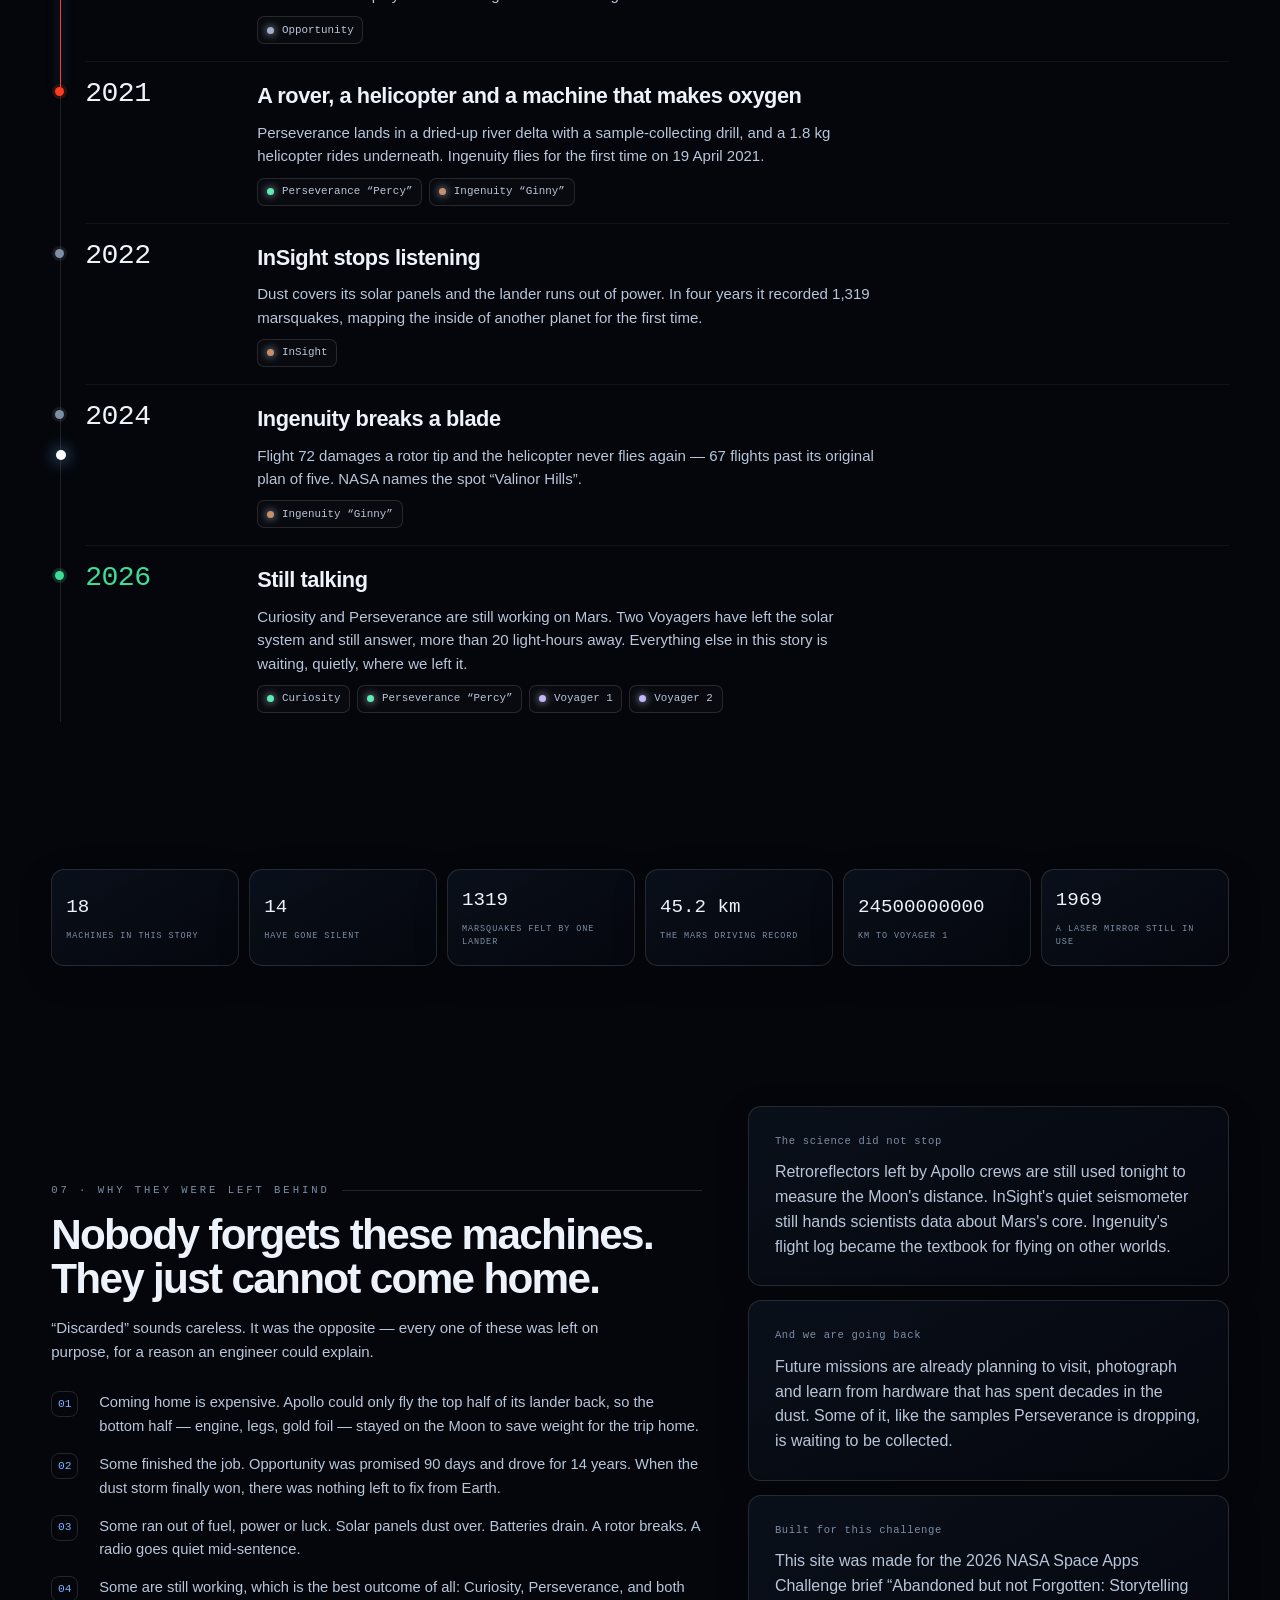
==== commit 9b70e7c0: "fix(scroll): calibrate pacing and damping for silky smooth scroll speeds" ====
--- a/index.html
+++ b/index.html
@@ -80,7 +80,7 @@
 </div>
 
 <!-- ══════════════════════════════════════════════════════ 01 · the flight -->
-<section class="journey" id="flight" style="--journey-len:340vh">
+<section class="journey" id="flight" style="--journey-len:520vh">
   <div class="journey__pin">
     <div class="journey__frame"><canvas id="flight-canvas"></canvas></div>
 
@@ -166,7 +166,7 @@
   </div>
 </section>
 
-<section class="gallery" id="hall" style="--gallery-len:300vh">
+<section class="gallery" id="hall" style="--gallery-len:460vh">
   <div class="gallery__pin">
     <div class="gallery__canvas"><canvas id="hall-canvas"></canvas></div>
     <div class="gallery__veil" aria-hidden="true"></div>
